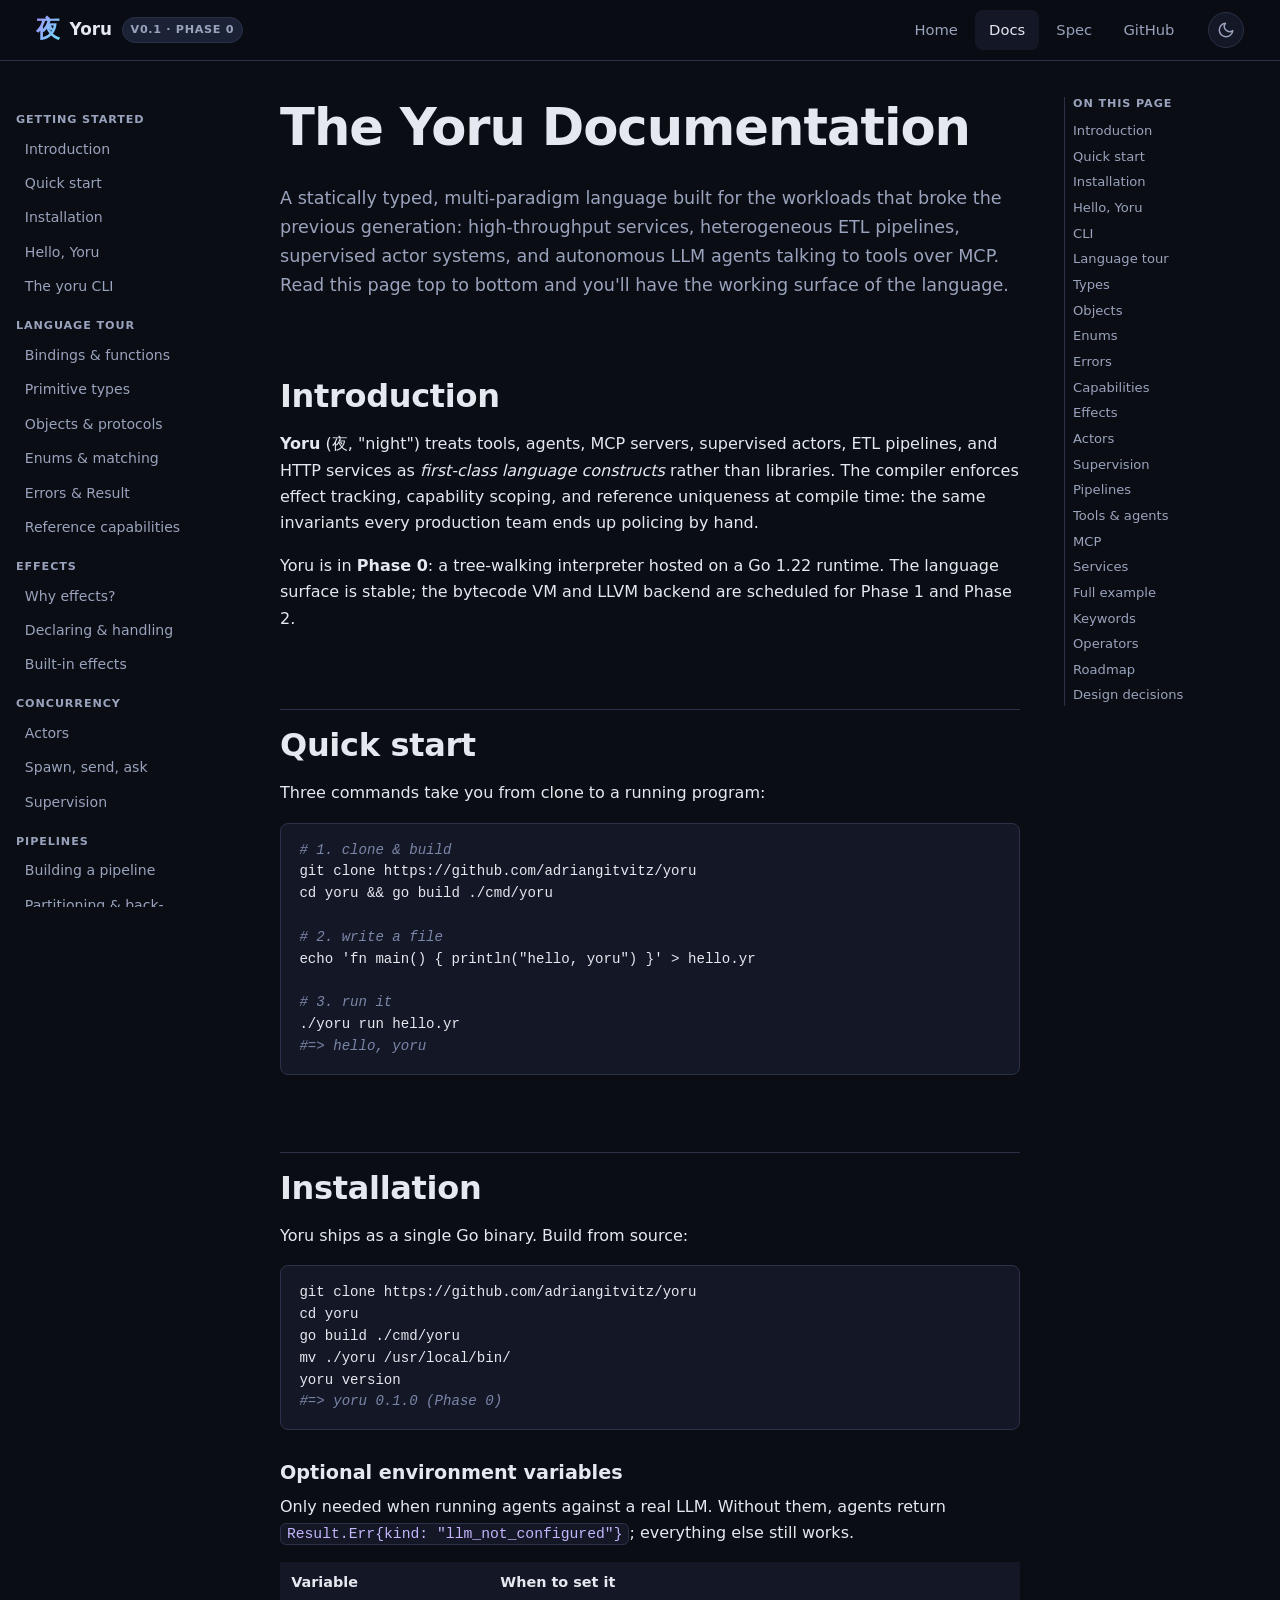
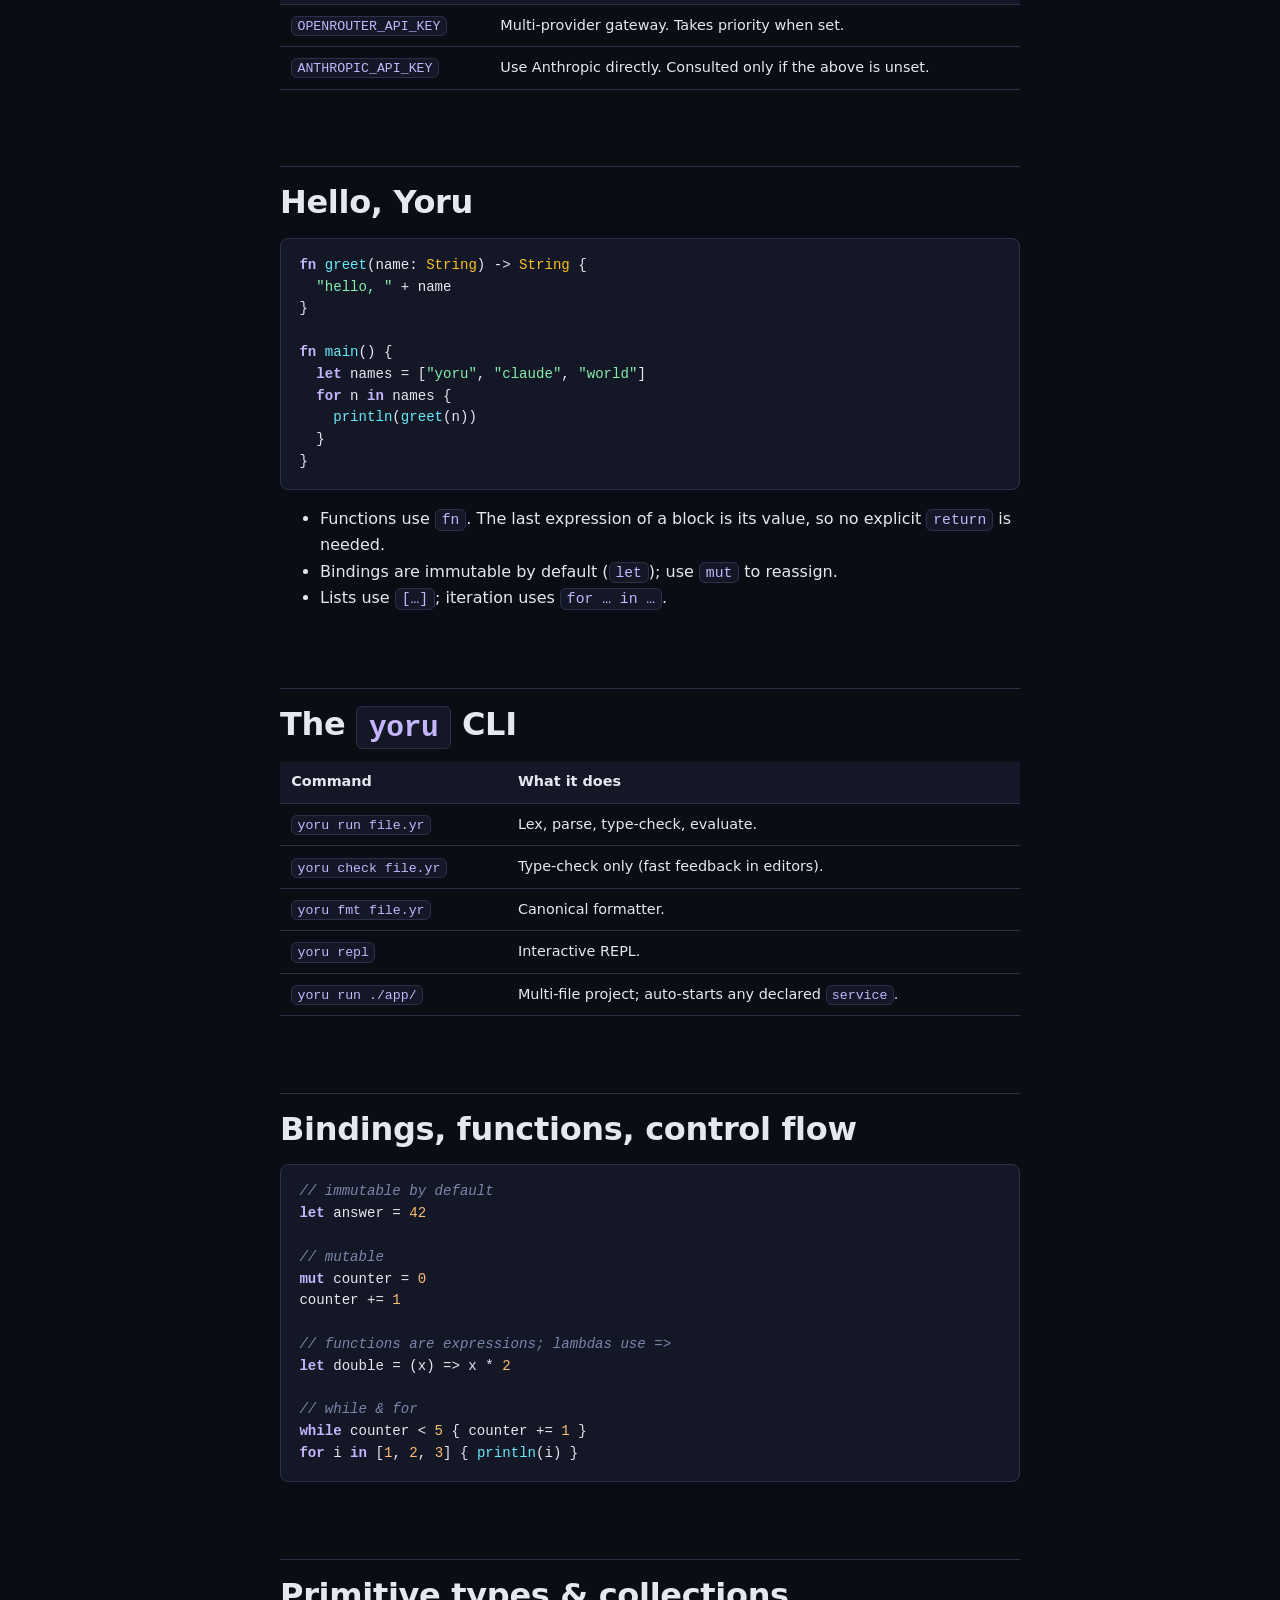
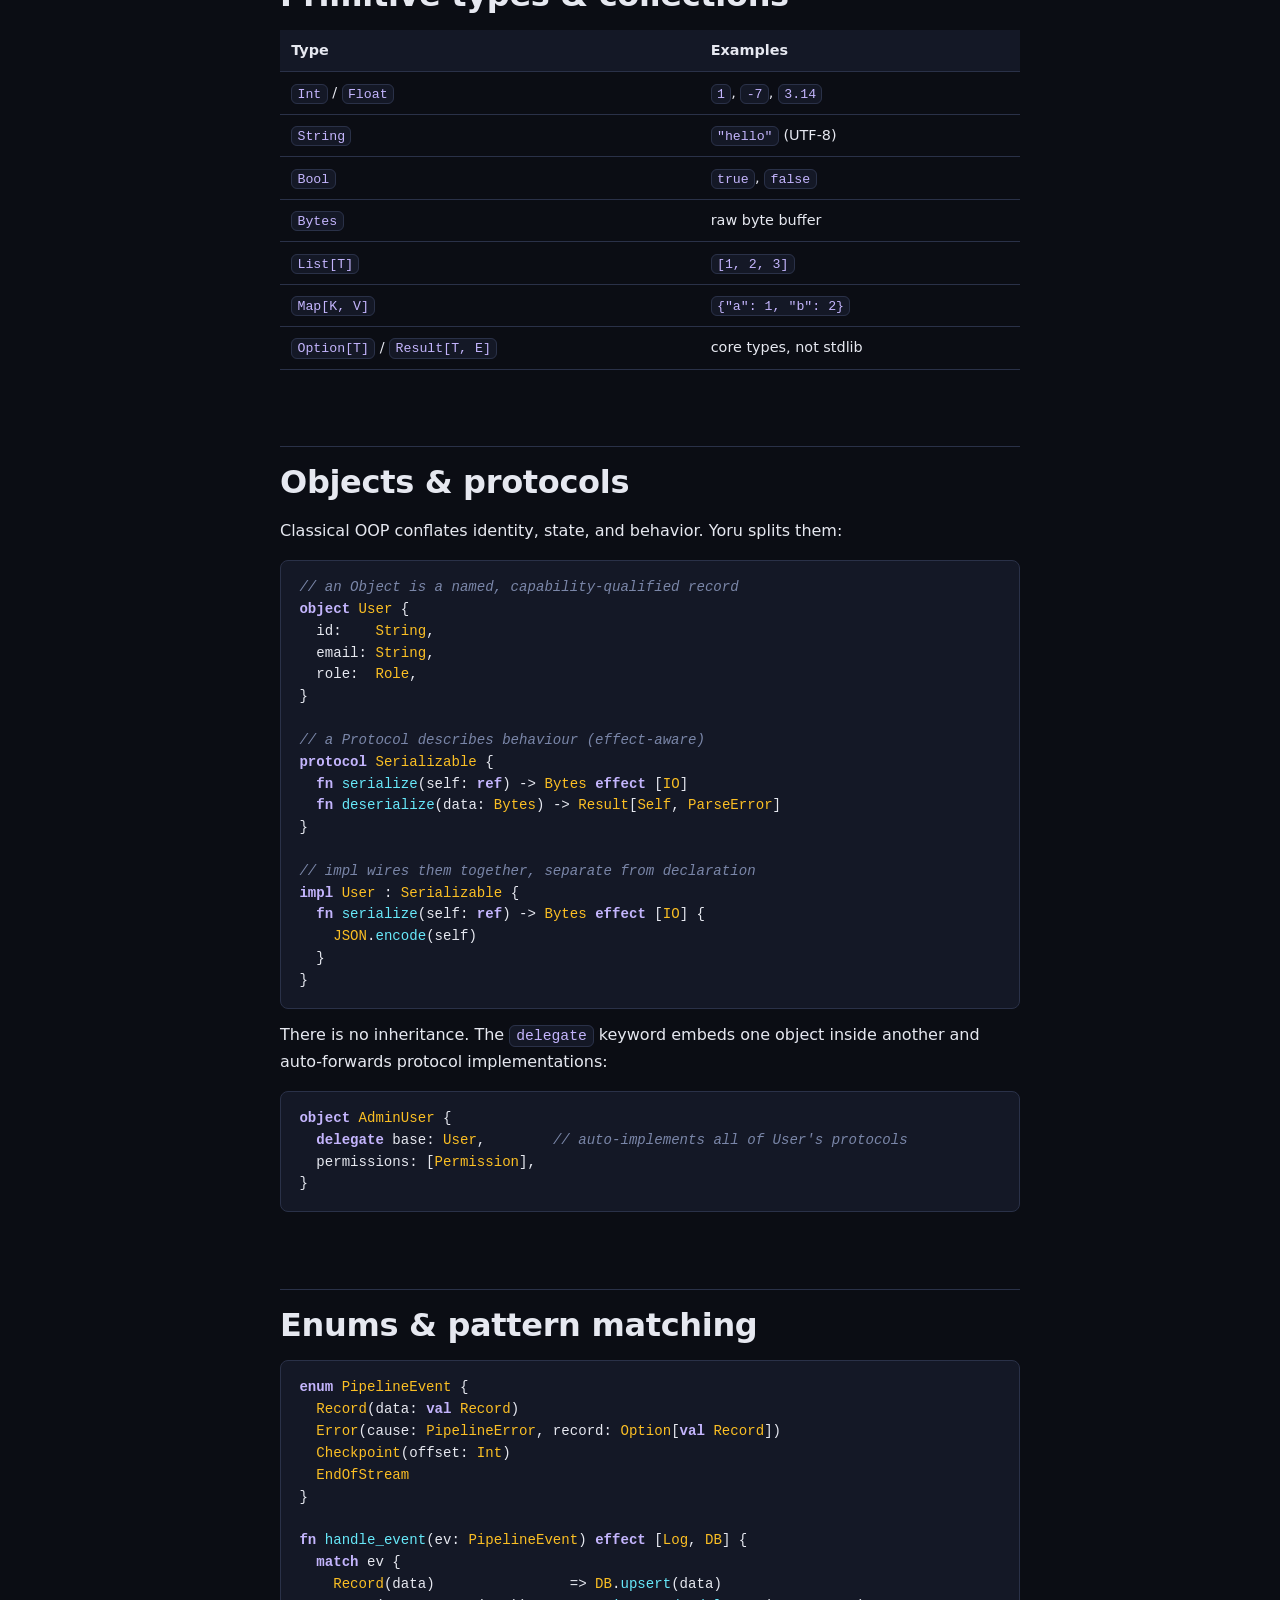
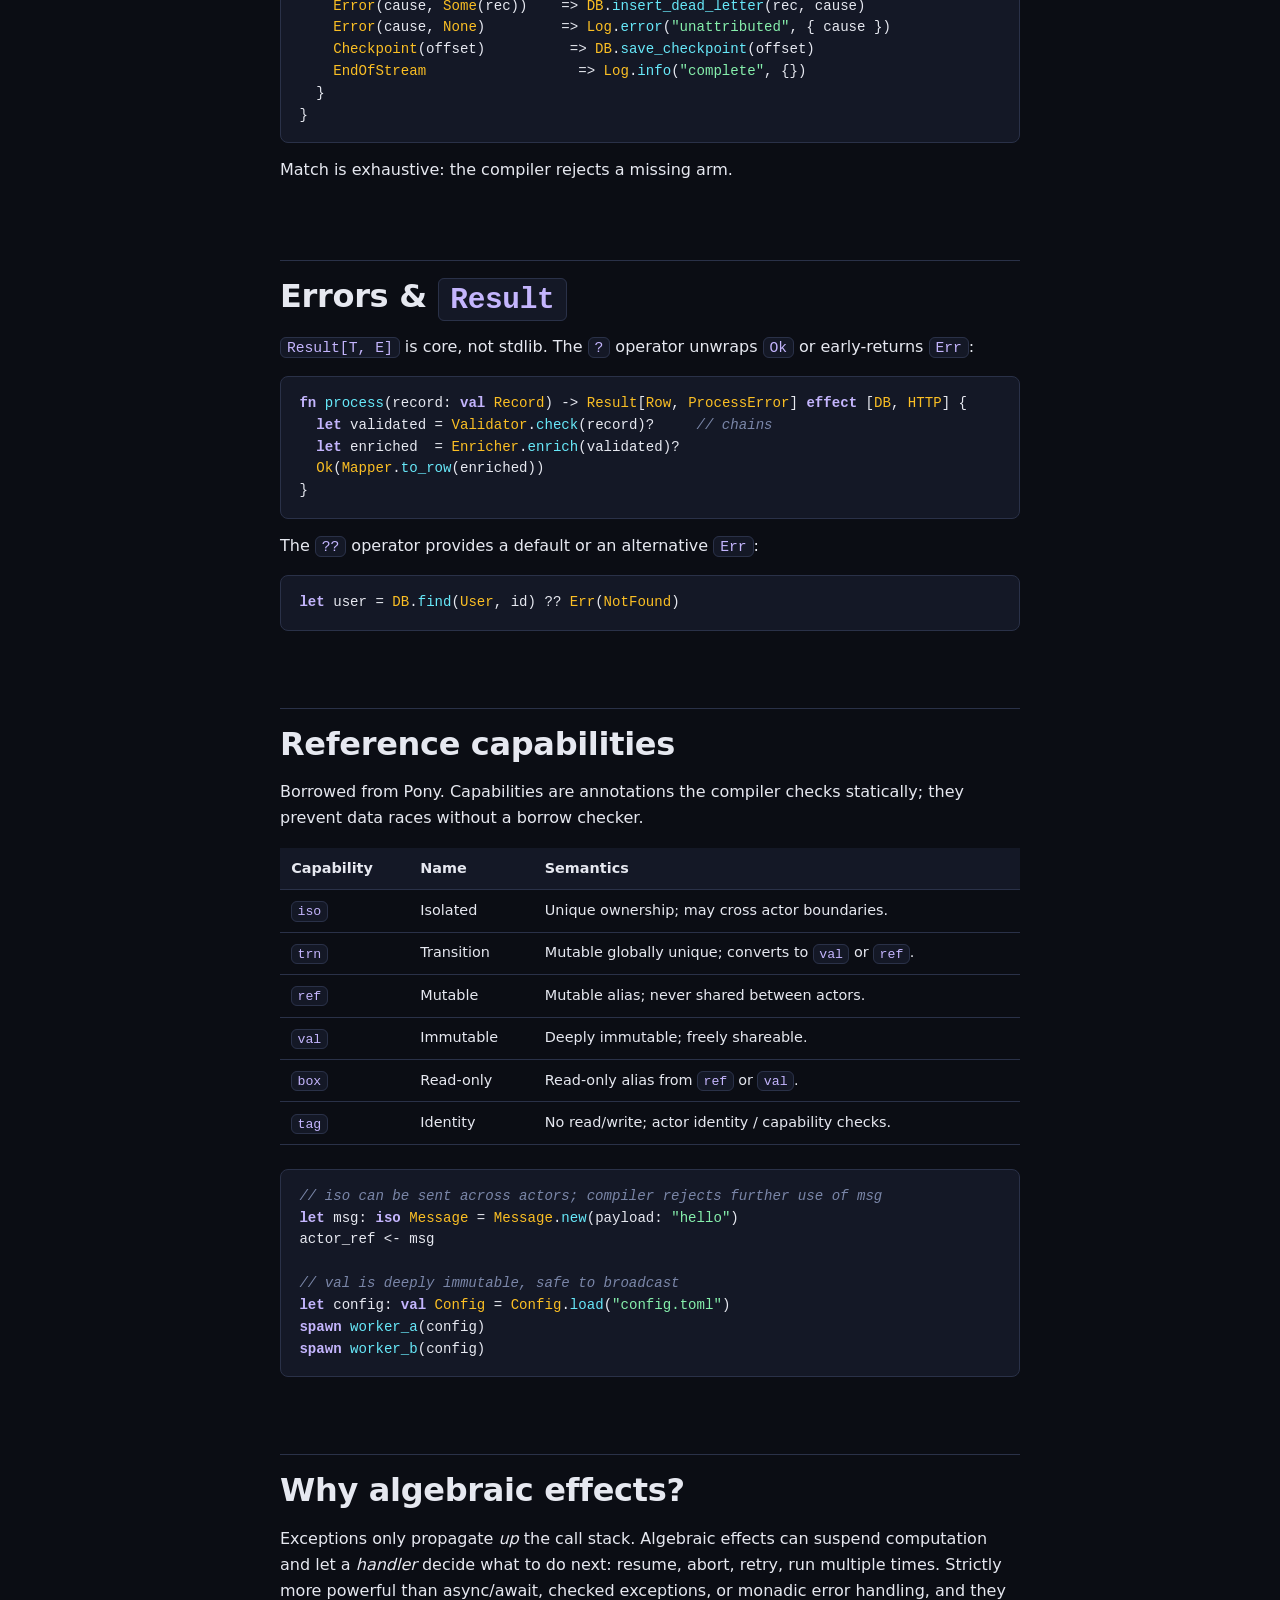
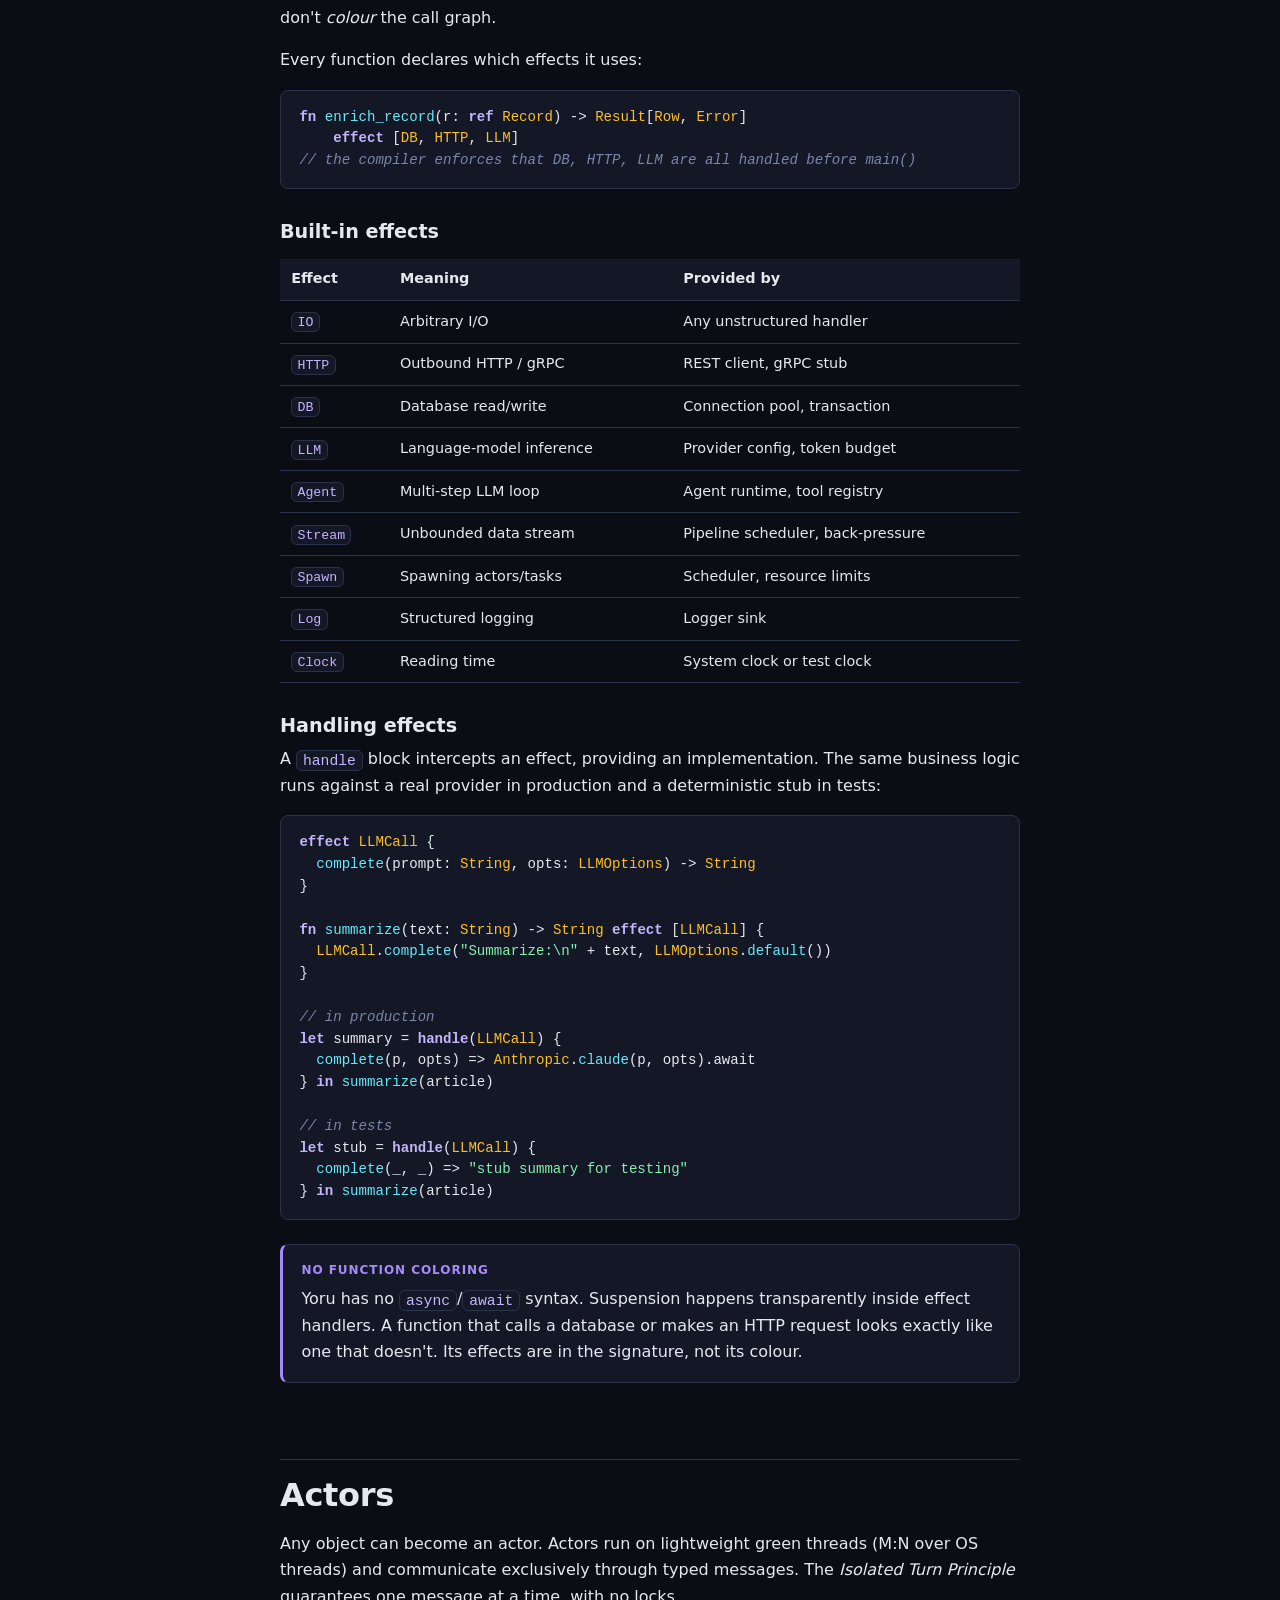
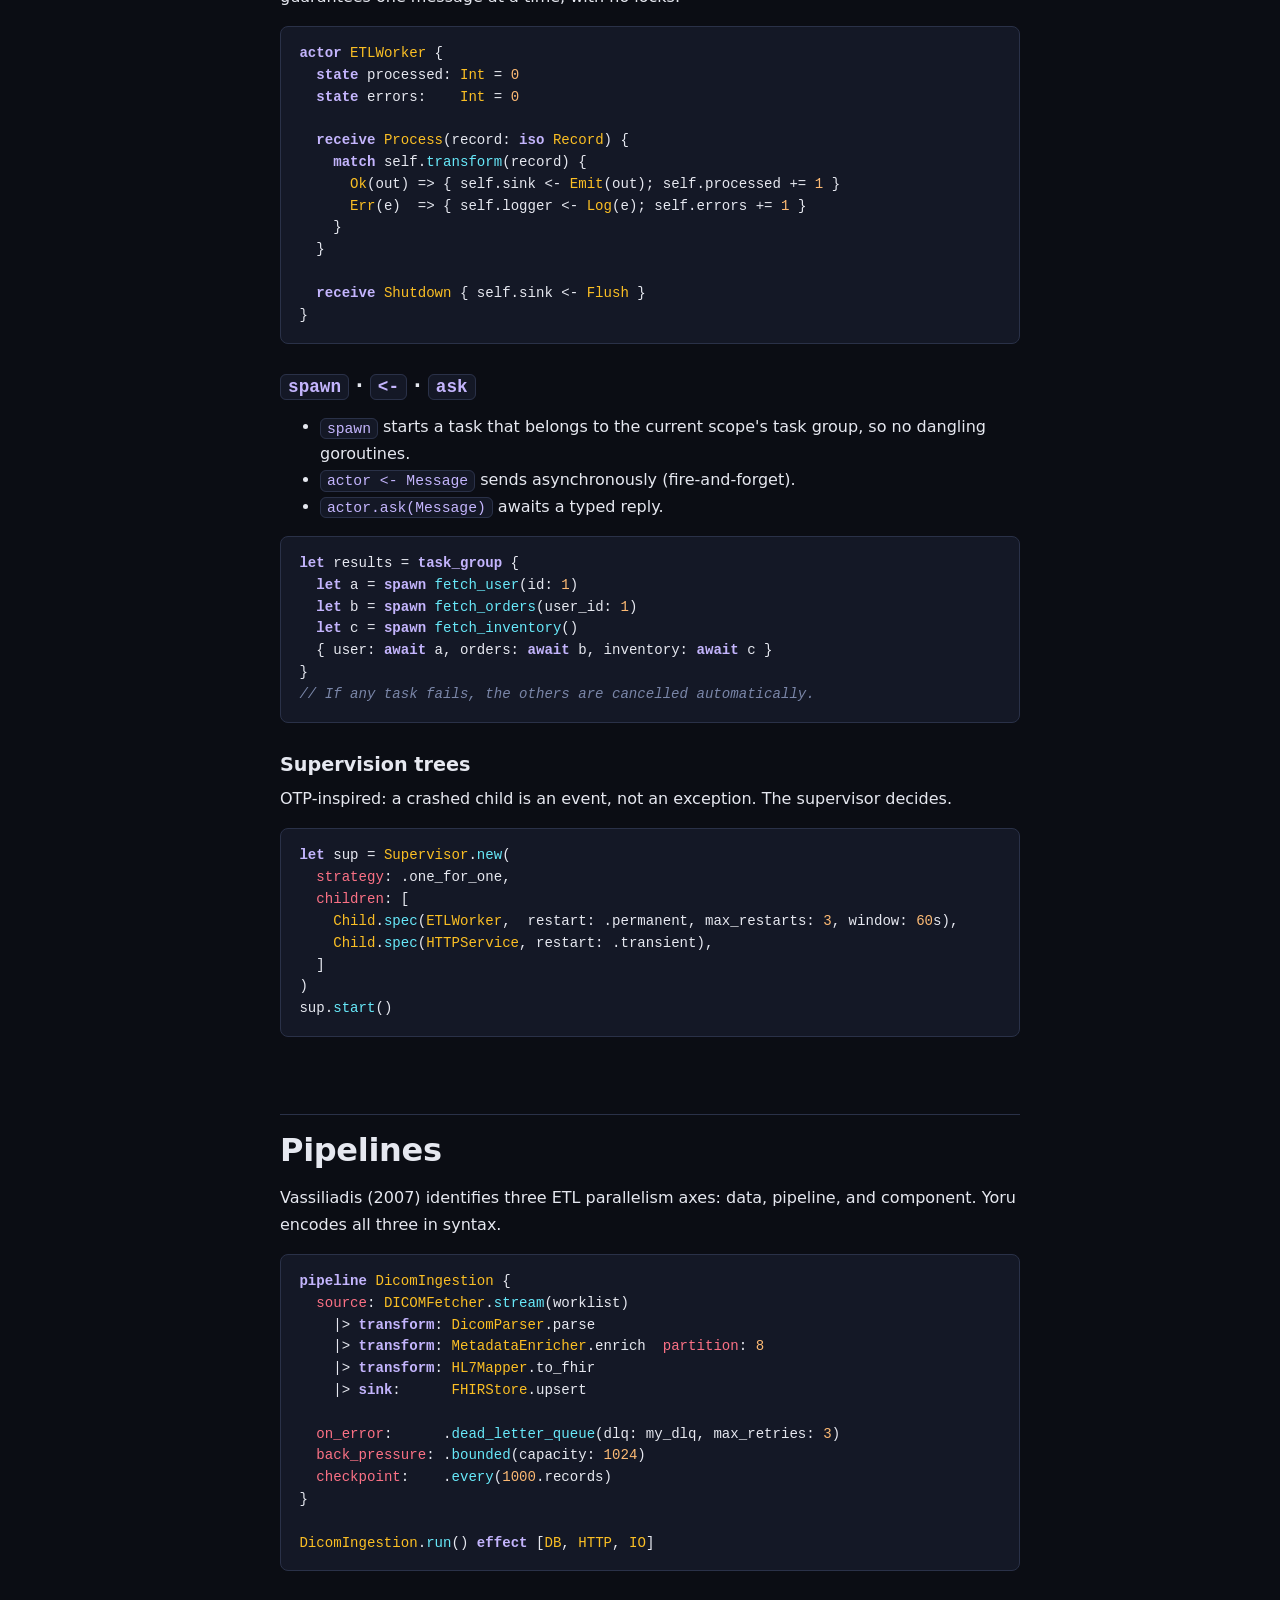
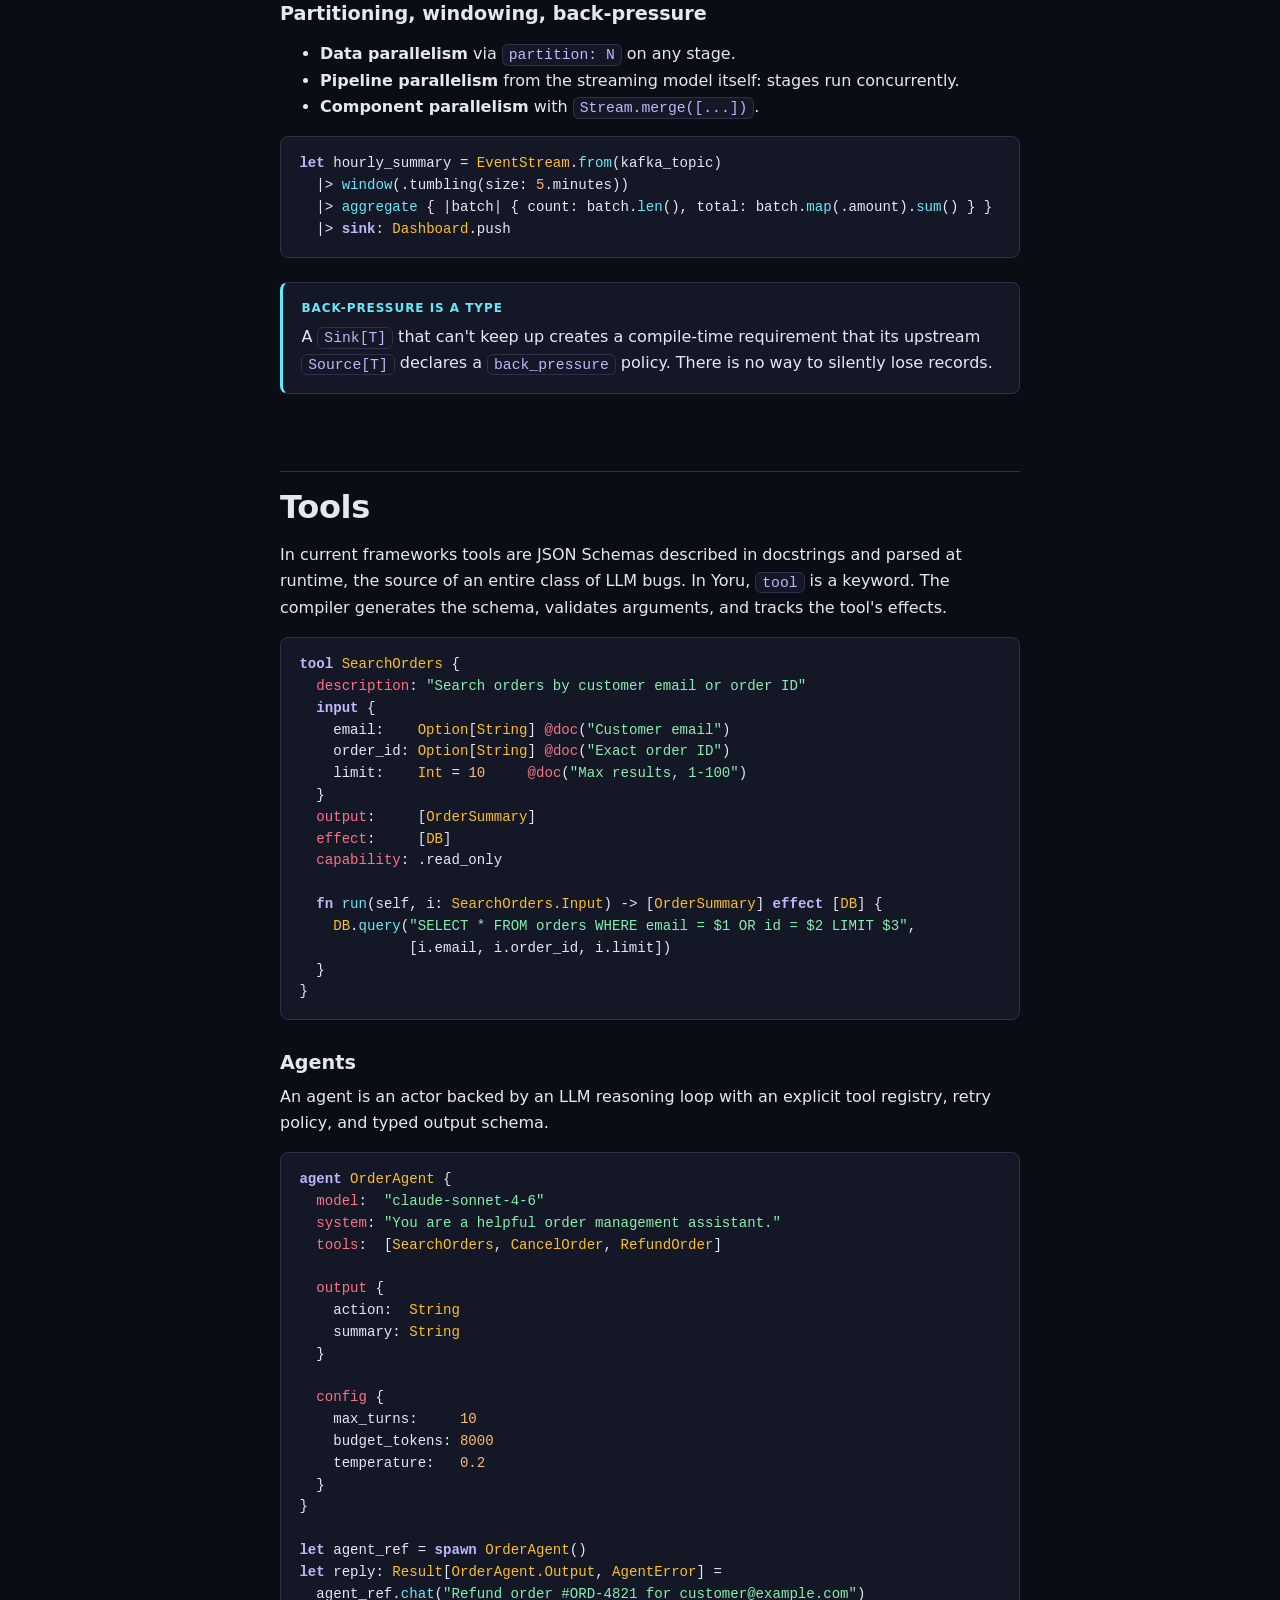
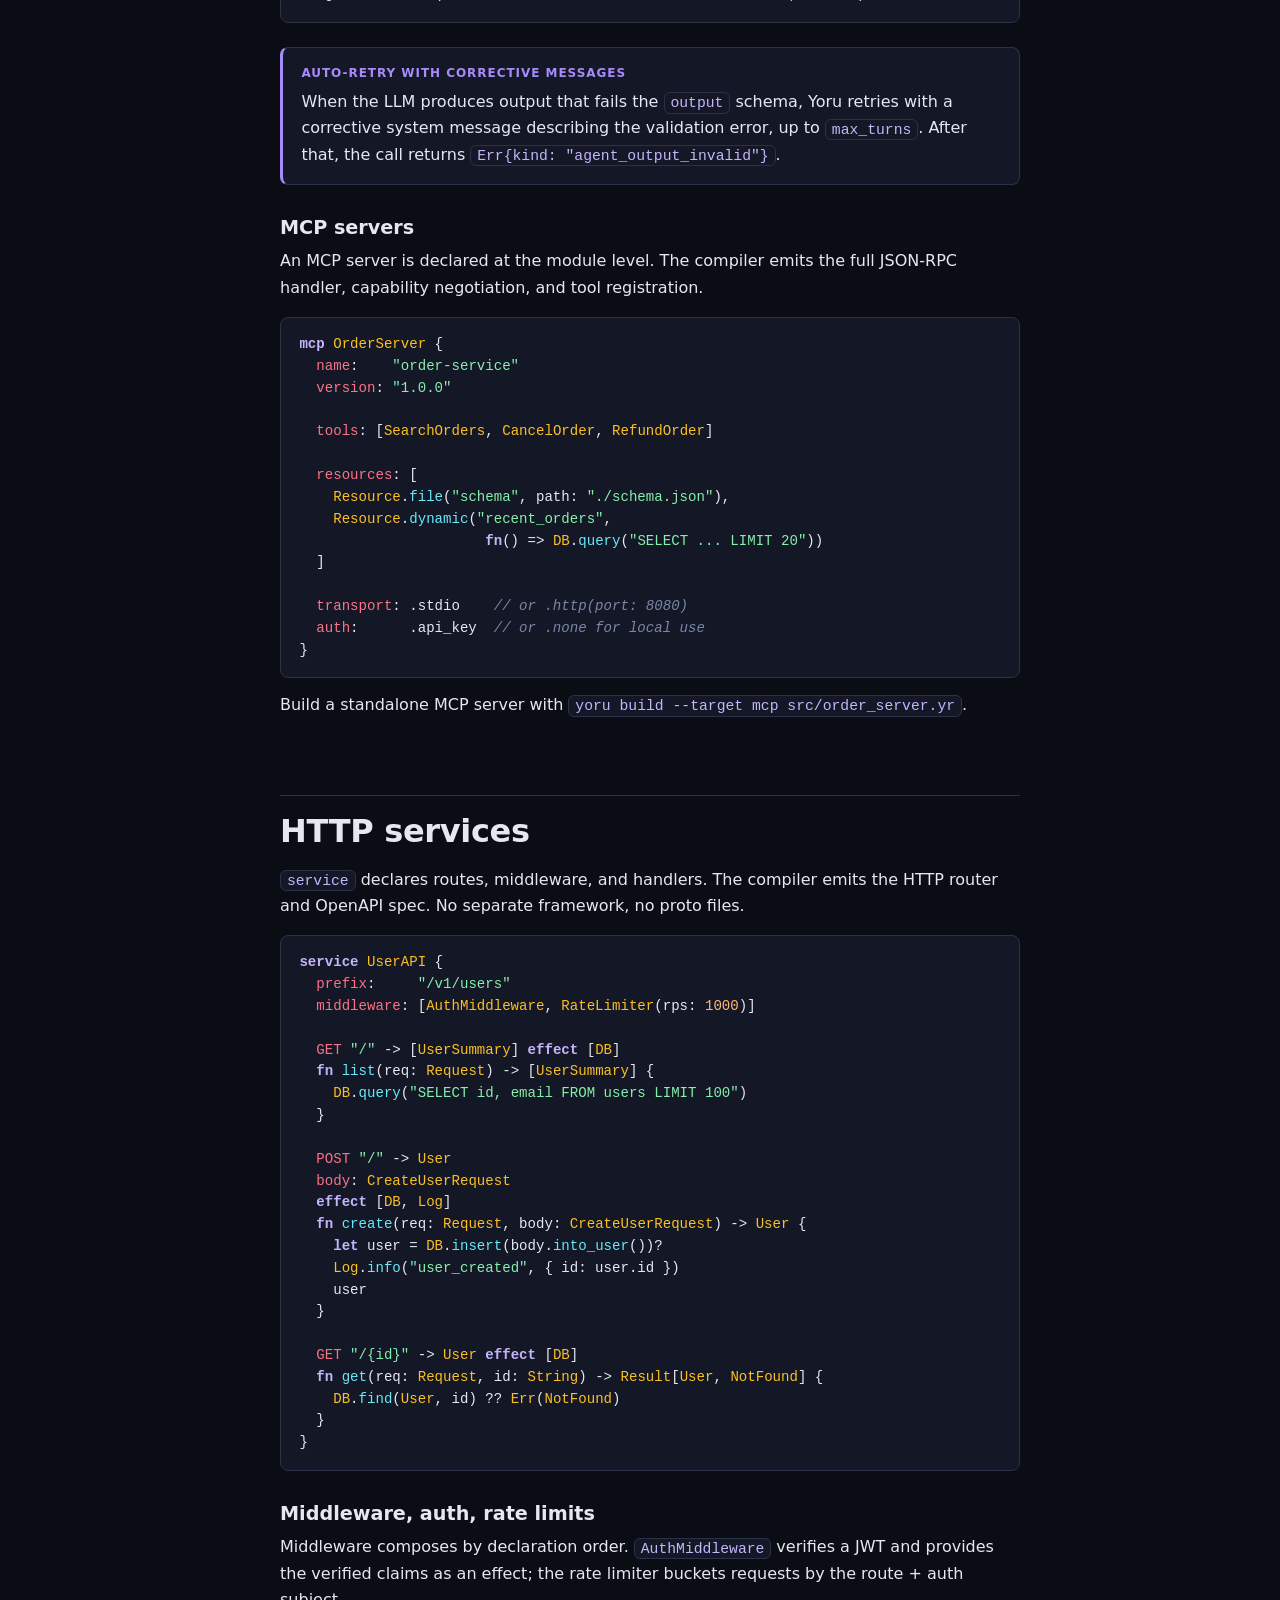
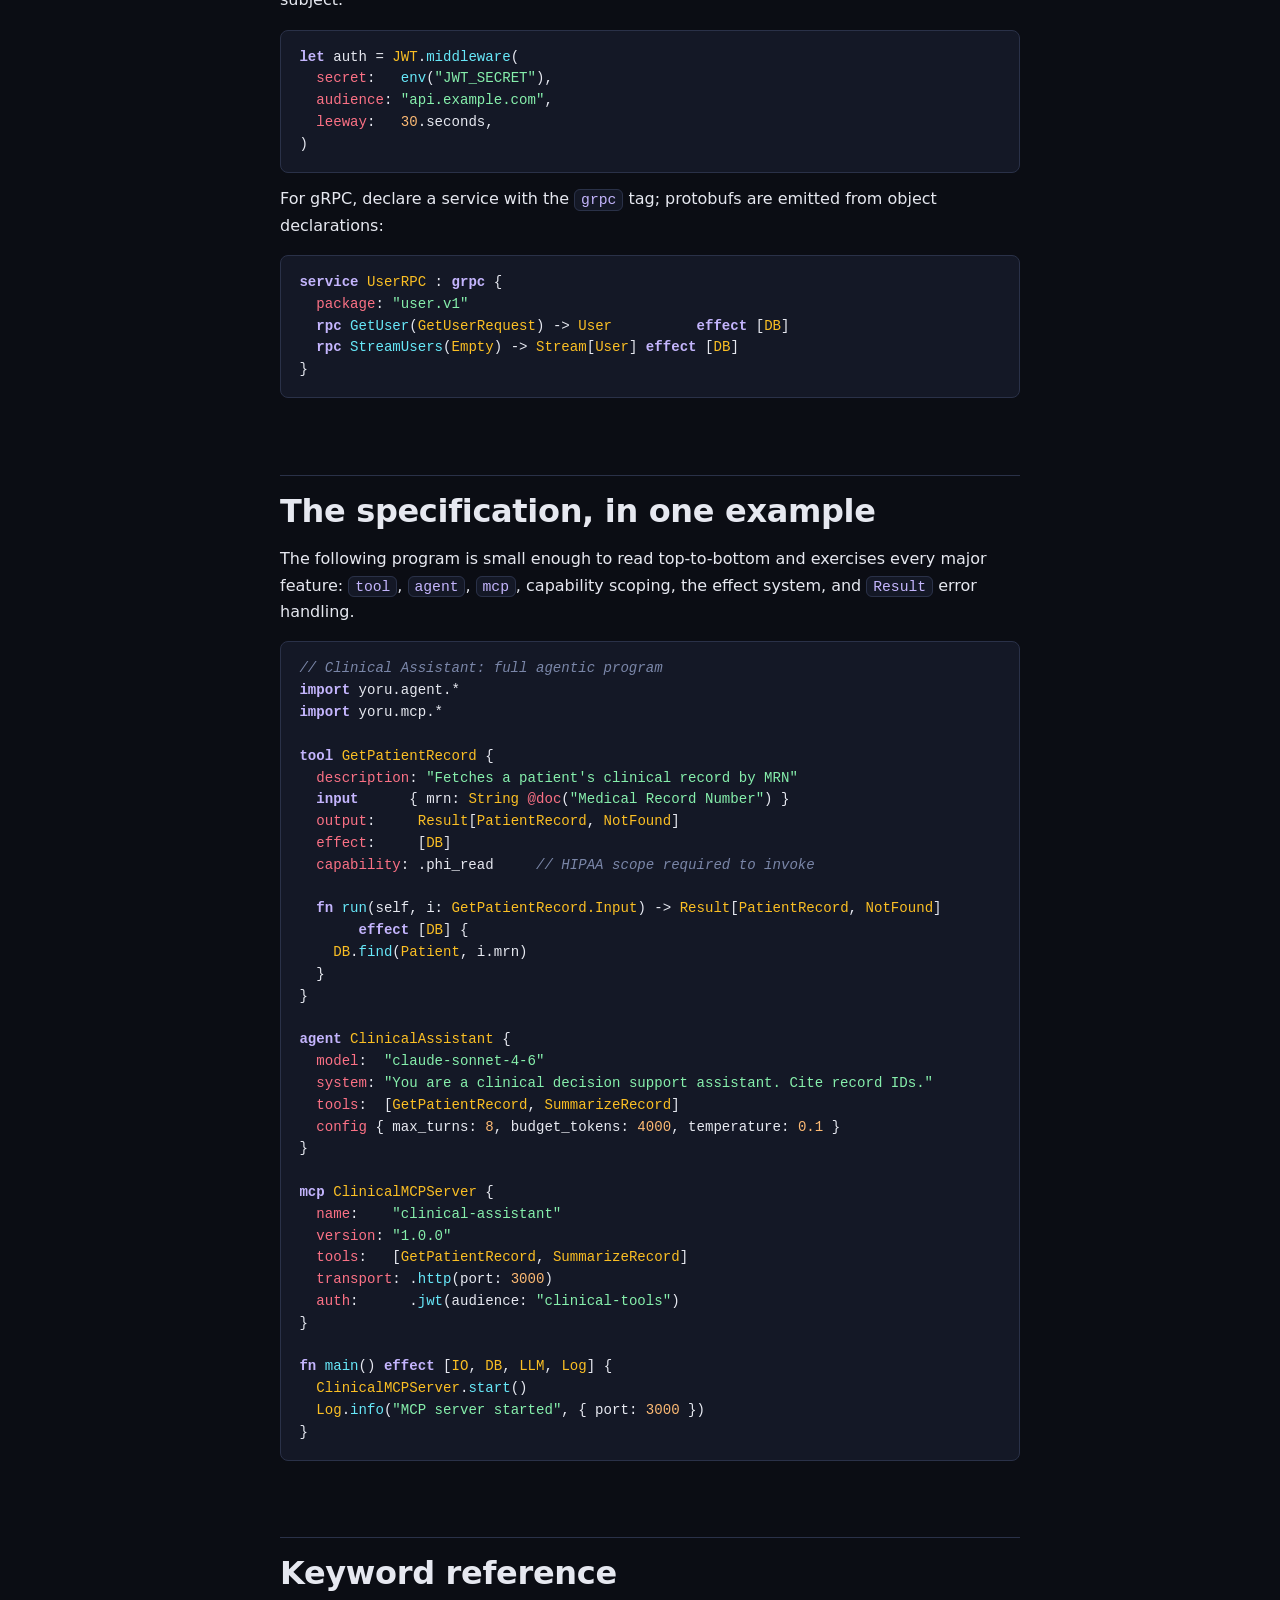
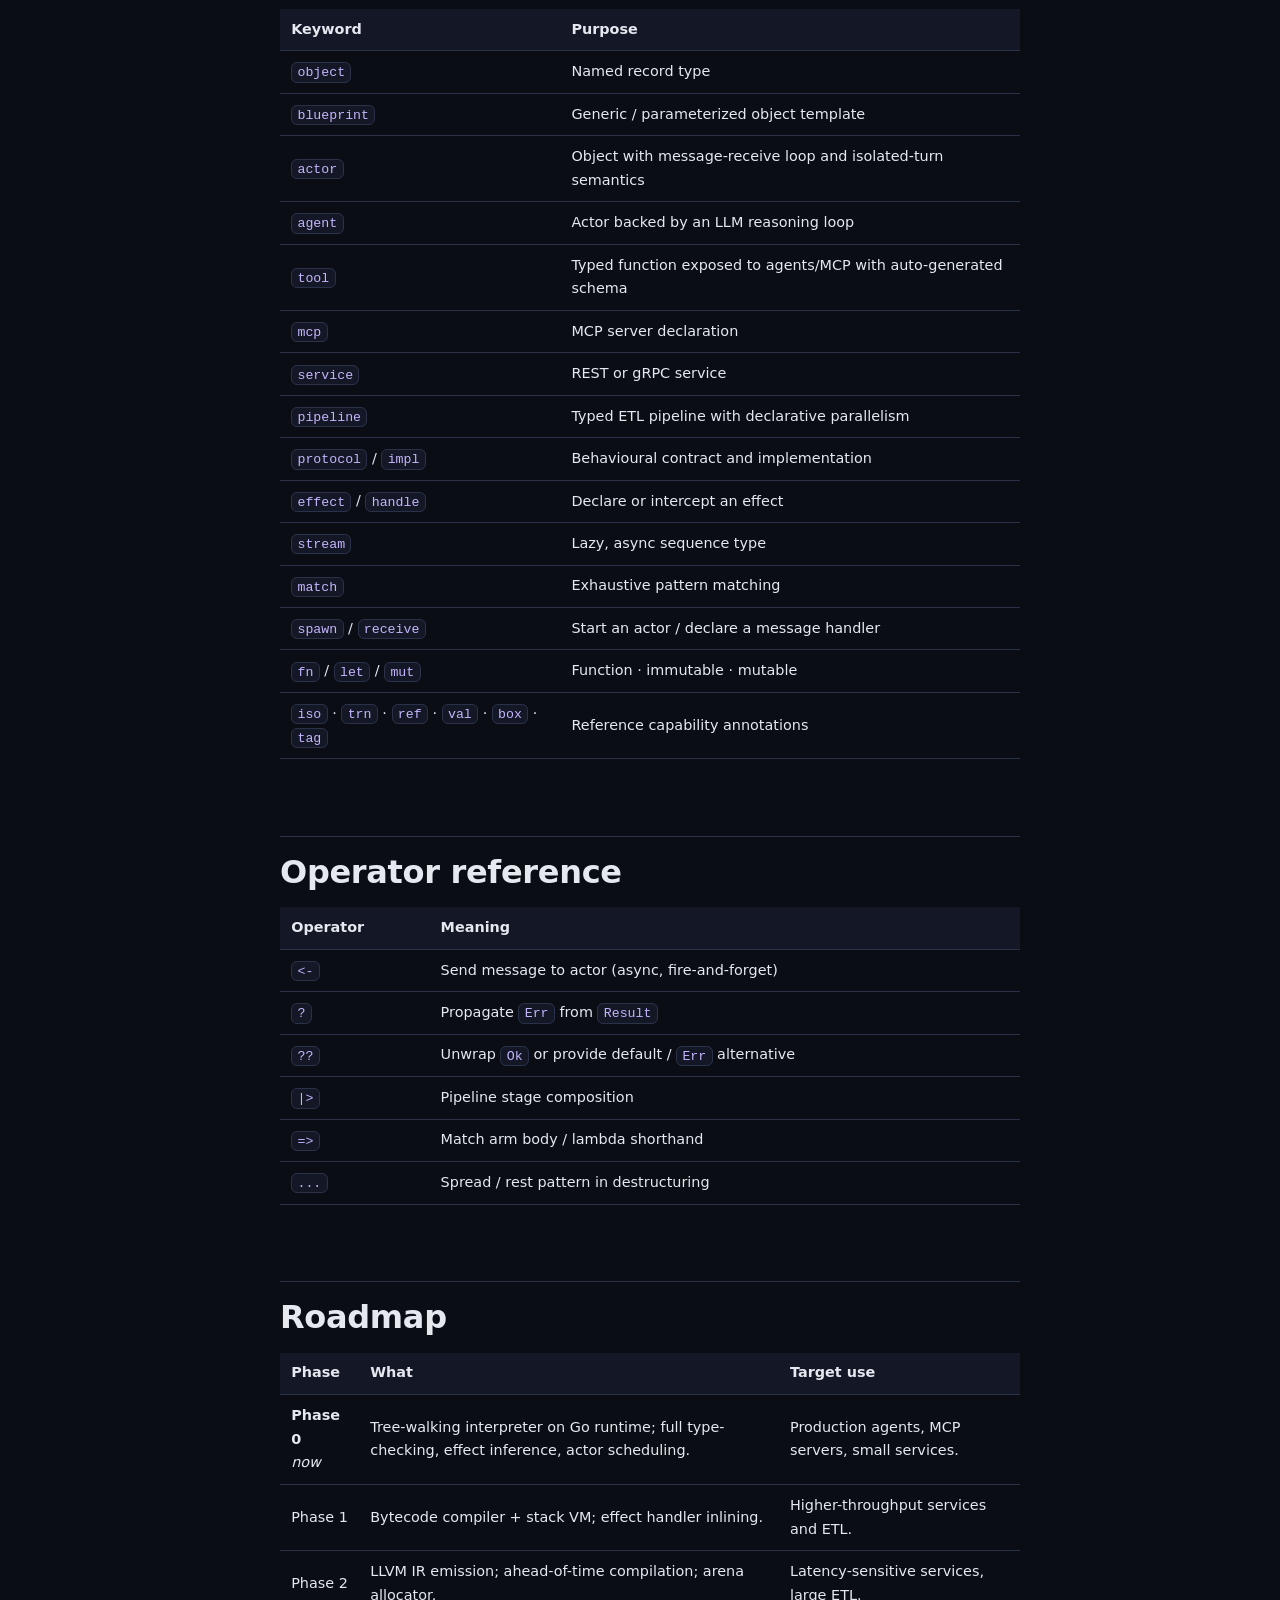
==== docs/index.html @ e189bbf1 "first commit" ====
<!doctype html>
<html lang="en">
<head>
  <meta charset="utf-8">
  <meta name="viewport" content="width=device-width, initial-scale=1">
  <title>Yoru Docs: Language Reference &amp; Tour</title>
  <meta name="description"
        content="The Yoru programming language documentation. Install, tour the syntax, learn effects, actors, pipelines, agents, MCP servers, and HTTP services.">
  <link rel="icon" type="image/svg+xml" href="../assets/img/favicon.svg">
  <link rel="stylesheet" href="../assets/css/style.css">
  <meta name="theme-color" content="#0b0d14">
</head>
<body>

<header class="topbar">
  <div class="container-wide container topbar-inner">
    <a href="../index.html" class="brand">
      <span class="brand-mark">夜</span>
      <span>Yoru</span>
      <span class="brand-tag">v0.1 · Phase 0</span>
    </a>
    <nav class="nav-links" aria-label="Primary">
      <a href="../index.html">Home</a>
      <a href="index.html" class="is-active">Docs</a>
      <a href="index.html#spec">Spec</a>
      <a href="https://github.com/adriangitvitz/yoru" target="_blank" rel="noopener">GitHub</a>
    </nav>
    <button class="theme-toggle" type="button" aria-label="Toggle theme">
      <svg class="icon-dark" viewBox="0 0 24 24" fill="none" stroke="currentColor" stroke-width="2"
           stroke-linecap="round" stroke-linejoin="round"><path d="M21 12.79A9 9 0 1 1 11.21 3 7 7 0 0 0 21 12.79z"/></svg>
      <svg class="icon-light" viewBox="0 0 24 24" fill="none" stroke="currentColor" stroke-width="2"
           stroke-linecap="round" stroke-linejoin="round">
        <circle cx="12" cy="12" r="4"/>
        <path d="M12 2v2M12 20v2M4.93 4.93l1.41 1.41M17.66 17.66l1.41 1.41M2 12h2M20 12h2M4.93 19.07l1.41-1.41M17.66 6.34l1.41-1.41"/>
      </svg>
    </button>
  </div>
</header>

<div class="container container-wide docs-shell">

  <!-- ==================== sidebar nav ==================== -->
  <aside class="toc-sidebar" aria-label="Documentation sections">
    <h4>Getting started</h4>
    <ul>
      <li><a href="#introduction">Introduction</a></li>
      <li><a href="#getting-started">Quick start</a></li>
      <li><a href="#install">Installation</a></li>
      <li><a href="#hello">Hello, Yoru</a></li>
      <li><a href="#cli">The yoru CLI</a></li>
    </ul>

    <h4>Language tour</h4>
    <ul>
      <li><a href="#language-tour">Bindings &amp; functions</a></li>
      <li><a href="#types">Primitive types</a></li>
      <li><a href="#objects">Objects &amp; protocols</a></li>
      <li><a href="#enums">Enums &amp; matching</a></li>
      <li><a href="#errors">Errors &amp; Result</a></li>
      <li><a href="#capabilities">Reference capabilities</a></li>
    </ul>

    <h4>Effects</h4>
    <ul>
      <li><a href="#effects">Why effects?</a></li>
      <li><a href="#effect-handling">Declaring &amp; handling</a></li>
      <li><a href="#effect-builtin">Built-in effects</a></li>
    </ul>

    <h4>Concurrency</h4>
    <ul>
      <li><a href="#concurrency">Actors</a></li>
      <li><a href="#spawn-send">Spawn, send, ask</a></li>
      <li><a href="#supervision">Supervision</a></li>
    </ul>

    <h4>Pipelines</h4>
    <ul>
      <li><a href="#pipelines">Building a pipeline</a></li>
      <li><a href="#partitioning">Partitioning &amp; back-pressure</a></li>
    </ul>

    <h4>Agents &amp; MCP</h4>
    <ul>
      <li><a href="#agents">Tools</a></li>
      <li><a href="#agent-decl">Agents</a></li>
      <li><a href="#mcp">MCP servers</a></li>
    </ul>

    <h4>HTTP services</h4>
    <ul>
      <li><a href="#services">REST handlers</a></li>
      <li><a href="#middleware">Middleware</a></li>
    </ul>

    <h4>Reference</h4>
    <ul>
      <li><a href="#spec">Specification</a></li>
      <li><a href="#keywords">Keyword reference</a></li>
      <li><a href="#operators">Operator reference</a></li>
      <li><a href="#roadmap">Roadmap</a></li>
      <li><a href="#design-decisions">Design decisions</a></li>
    </ul>
  </aside>

  <!-- ==================== content ==================== -->
  <main class="docs-content">

    <h1>The Yoru Documentation</h1>
    <p class="lead">
      A statically typed, multi-paradigm language built for the workloads
      that broke the previous generation: high-throughput services,
      heterogeneous ETL pipelines, supervised actor systems, and autonomous
      LLM agents talking to tools over MCP. Read this page top to bottom and
      you'll have the working surface of the language.
    </p>

    <!-- =================================================================== -->
    <h2 id="introduction">Introduction</h2>
    <p>
      <strong>Yoru</strong> (夜, "night") treats tools, agents, MCP servers,
      supervised actors, ETL pipelines, and HTTP services as
      <em>first-class language constructs</em> rather than libraries. The
      compiler enforces effect tracking, capability scoping, and reference
      uniqueness at compile time: the same invariants every production team
      ends up policing by hand.
    </p>
    <p>
      Yoru is in <strong>Phase 0</strong>: a tree-walking interpreter hosted
      on a Go 1.22 runtime. The language surface is stable; the bytecode VM
      and LLVM backend are scheduled for Phase 1 and Phase 2.
    </p>

    <!-- =================================================================== -->
    <h2 id="getting-started">Quick start</h2>
    <p>Three commands take you from clone to a running program:</p>
<pre><code><span class="tok-co"># 1. clone &amp; build</span>
git clone https://github.com/adriangitvitz/yoru
cd yoru &amp;&amp; go build ./cmd/yoru

<span class="tok-co"># 2. write a file</span>
echo 'fn main() { println("hello, yoru") }' &gt; hello.yr

<span class="tok-co"># 3. run it</span>
./yoru run hello.yr
<span class="tok-co">#=> hello, yoru</span></code></pre>

    <!-- =================================================================== -->
    <h2 id="install">Installation</h2>
    <p>Yoru ships as a single Go binary. Build from source:</p>
<pre><code>git clone https://github.com/adriangitvitz/yoru
cd yoru
go build ./cmd/yoru
mv ./yoru /usr/local/bin/
yoru version
<span class="tok-co">#=> yoru 0.1.0 (Phase 0)</span></code></pre>

    <h3>Optional environment variables</h3>
    <p>
      Only needed when running agents against a real LLM. Without them,
      agents return <code>Result.Err{kind: "llm_not_configured"}</code>;
      everything else still works.
    </p>
    <table>
      <thead><tr><th>Variable</th><th>When to set it</th></tr></thead>
      <tbody>
        <tr><td><code>OPENROUTER_API_KEY</code></td><td>Multi-provider gateway. Takes priority when set.</td></tr>
        <tr><td><code>ANTHROPIC_API_KEY</code></td><td>Use Anthropic directly. Consulted only if the above is unset.</td></tr>
      </tbody>
    </table>

    <!-- =================================================================== -->
    <h2 id="hello">Hello, Yoru</h2>
<pre><code><span class="tok-kw">fn</span> <span class="tok-fn">greet</span>(name: <span class="tok-type">String</span>) -&gt; <span class="tok-type">String</span> {
  <span class="tok-str">"hello, "</span> + name
}

<span class="tok-kw">fn</span> <span class="tok-fn">main</span>() {
  <span class="tok-kw">let</span> names = [<span class="tok-str">"yoru"</span>, <span class="tok-str">"claude"</span>, <span class="tok-str">"world"</span>]
  <span class="tok-kw">for</span> n <span class="tok-kw">in</span> names {
    <span class="tok-fn">println</span>(<span class="tok-fn">greet</span>(n))
  }
}</code></pre>
    <ul>
      <li>Functions use <code>fn</code>. The last expression of a block is its value, so no explicit <code>return</code> is needed.</li>
      <li>Bindings are immutable by default (<code>let</code>); use <code>mut</code> to reassign.</li>
      <li>Lists use <code>[…]</code>; iteration uses <code>for … in …</code>.</li>
    </ul>

    <!-- =================================================================== -->
    <h2 id="cli">The <code>yoru</code> CLI</h2>
    <table>
      <thead><tr><th>Command</th><th>What it does</th></tr></thead>
      <tbody>
        <tr><td><code>yoru run file.yr</code></td><td>Lex, parse, type-check, evaluate.</td></tr>
        <tr><td><code>yoru check file.yr</code></td><td>Type-check only (fast feedback in editors).</td></tr>
        <tr><td><code>yoru fmt file.yr</code></td><td>Canonical formatter.</td></tr>
        <tr><td><code>yoru repl</code></td><td>Interactive REPL.</td></tr>
        <tr><td><code>yoru run ./app/</code></td><td>Multi-file project; auto-starts any declared <code>service</code>.</td></tr>
      </tbody>
    </table>

    <!-- =================================================================== -->
    <h2 id="language-tour">Bindings, functions, control flow</h2>
<pre><code><span class="tok-co">// immutable by default</span>
<span class="tok-kw">let</span> answer = <span class="tok-num">42</span>

<span class="tok-co">// mutable</span>
<span class="tok-kw">mut</span> counter = <span class="tok-num">0</span>
counter += <span class="tok-num">1</span>

<span class="tok-co">// functions are expressions; lambdas use =&gt;</span>
<span class="tok-kw">let</span> double = (x) =&gt; x * <span class="tok-num">2</span>

<span class="tok-co">// while &amp; for</span>
<span class="tok-kw">while</span> counter &lt; <span class="tok-num">5</span> { counter += <span class="tok-num">1</span> }
<span class="tok-kw">for</span> i <span class="tok-kw">in</span> [<span class="tok-num">1</span>, <span class="tok-num">2</span>, <span class="tok-num">3</span>] { <span class="tok-fn">println</span>(i) }</code></pre>

    <!-- =================================================================== -->
    <h2 id="types">Primitive types &amp; collections</h2>
    <table>
      <thead><tr><th>Type</th><th>Examples</th></tr></thead>
      <tbody>
        <tr><td><code>Int</code> / <code>Float</code></td><td><code>1</code>, <code>-7</code>, <code>3.14</code></td></tr>
        <tr><td><code>String</code></td><td><code>"hello"</code> (UTF-8)</td></tr>
        <tr><td><code>Bool</code></td><td><code>true</code>, <code>false</code></td></tr>
        <tr><td><code>Bytes</code></td><td>raw byte buffer</td></tr>
        <tr><td><code>List[T]</code></td><td><code>[1, 2, 3]</code></td></tr>
        <tr><td><code>Map[K, V]</code></td><td><code>{"a": 1, "b": 2}</code></td></tr>
        <tr><td><code>Option[T]</code> / <code>Result[T, E]</code></td><td>core types, not stdlib</td></tr>
      </tbody>
    </table>

    <!-- =================================================================== -->
    <h2 id="objects">Objects &amp; protocols</h2>
    <p>Classical OOP conflates identity, state, and behavior. Yoru splits them:</p>
<pre><code><span class="tok-co">// an Object is a named, capability-qualified record</span>
<span class="tok-kw">object</span> <span class="tok-type">User</span> {
  id:    <span class="tok-type">String</span>,
  email: <span class="tok-type">String</span>,
  role:  <span class="tok-type">Role</span>,
}

<span class="tok-co">// a Protocol describes behaviour (effect-aware)</span>
<span class="tok-kw">protocol</span> <span class="tok-type">Serializable</span> {
  <span class="tok-kw">fn</span> <span class="tok-fn">serialize</span>(self: <span class="tok-kw">ref</span>) -&gt; <span class="tok-type">Bytes</span> <span class="tok-kw">effect</span> [<span class="tok-type">IO</span>]
  <span class="tok-kw">fn</span> <span class="tok-fn">deserialize</span>(data: <span class="tok-type">Bytes</span>) -&gt; <span class="tok-type">Result</span>[<span class="tok-type">Self</span>, <span class="tok-type">ParseError</span>]
}

<span class="tok-co">// impl wires them together, separate from declaration</span>
<span class="tok-kw">impl</span> <span class="tok-type">User</span> : <span class="tok-type">Serializable</span> {
  <span class="tok-kw">fn</span> <span class="tok-fn">serialize</span>(self: <span class="tok-kw">ref</span>) -&gt; <span class="tok-type">Bytes</span> <span class="tok-kw">effect</span> [<span class="tok-type">IO</span>] {
    <span class="tok-type">JSON</span>.<span class="tok-fn">encode</span>(self)
  }
}</code></pre>
    <p>
      There is no inheritance. The <code>delegate</code> keyword embeds one
      object inside another and auto-forwards protocol implementations:
    </p>
<pre><code><span class="tok-kw">object</span> <span class="tok-type">AdminUser</span> {
  <span class="tok-kw">delegate</span> base: <span class="tok-type">User</span>,        <span class="tok-co">// auto-implements all of User's protocols</span>
  permissions: [<span class="tok-type">Permission</span>],
}</code></pre>

    <!-- =================================================================== -->
    <h2 id="enums">Enums &amp; pattern matching</h2>
<pre><code><span class="tok-kw">enum</span> <span class="tok-type">PipelineEvent</span> {
  <span class="tok-type">Record</span>(data: <span class="tok-kw">val</span> <span class="tok-type">Record</span>)
  <span class="tok-type">Error</span>(cause: <span class="tok-type">PipelineError</span>, record: <span class="tok-type">Option</span>[<span class="tok-kw">val</span> <span class="tok-type">Record</span>])
  <span class="tok-type">Checkpoint</span>(offset: <span class="tok-type">Int</span>)
  <span class="tok-type">EndOfStream</span>
}

<span class="tok-kw">fn</span> <span class="tok-fn">handle_event</span>(ev: <span class="tok-type">PipelineEvent</span>) <span class="tok-kw">effect</span> [<span class="tok-type">Log</span>, <span class="tok-type">DB</span>] {
  <span class="tok-kw">match</span> ev {
    <span class="tok-type">Record</span>(data)                =&gt; <span class="tok-type">DB</span>.<span class="tok-fn">upsert</span>(data)
    <span class="tok-type">Error</span>(cause, <span class="tok-type">Some</span>(rec))    =&gt; <span class="tok-type">DB</span>.<span class="tok-fn">insert_dead_letter</span>(rec, cause)
    <span class="tok-type">Error</span>(cause, <span class="tok-type">None</span>)         =&gt; <span class="tok-type">Log</span>.<span class="tok-fn">error</span>(<span class="tok-str">"unattributed"</span>, { cause })
    <span class="tok-type">Checkpoint</span>(offset)          =&gt; <span class="tok-type">DB</span>.<span class="tok-fn">save_checkpoint</span>(offset)
    <span class="tok-type">EndOfStream</span>                  =&gt; <span class="tok-type">Log</span>.<span class="tok-fn">info</span>(<span class="tok-str">"complete"</span>, {})
  }
}</code></pre>
    <p>Match is exhaustive: the compiler rejects a missing arm.</p>

    <!-- =================================================================== -->
    <h2 id="errors">Errors &amp; <code>Result</code></h2>
    <p>
      <code>Result[T, E]</code> is core, not stdlib. The <code>?</code>
      operator unwraps <code>Ok</code> or early-returns <code>Err</code>:
    </p>
<pre><code><span class="tok-kw">fn</span> <span class="tok-fn">process</span>(record: <span class="tok-kw">val</span> <span class="tok-type">Record</span>) -&gt; <span class="tok-type">Result</span>[<span class="tok-type">Row</span>, <span class="tok-type">ProcessError</span>] <span class="tok-kw">effect</span> [<span class="tok-type">DB</span>, <span class="tok-type">HTTP</span>] {
  <span class="tok-kw">let</span> validated = <span class="tok-type">Validator</span>.<span class="tok-fn">check</span>(record)?     <span class="tok-co">// chains</span>
  <span class="tok-kw">let</span> enriched  = <span class="tok-type">Enricher</span>.<span class="tok-fn">enrich</span>(validated)?
  <span class="tok-type">Ok</span>(<span class="tok-type">Mapper</span>.<span class="tok-fn">to_row</span>(enriched))
}</code></pre>
    <p>The <code>??</code> operator provides a default or an alternative <code>Err</code>:</p>
<pre><code><span class="tok-kw">let</span> user = <span class="tok-type">DB</span>.<span class="tok-fn">find</span>(<span class="tok-type">User</span>, id) ?? <span class="tok-type">Err</span>(<span class="tok-type">NotFound</span>)</code></pre>

    <!-- =================================================================== -->
    <h2 id="capabilities">Reference capabilities</h2>
    <p>
      Borrowed from Pony. Capabilities are annotations the compiler checks
      statically; they prevent data races without a borrow checker.
    </p>
    <table>
      <thead><tr><th>Capability</th><th>Name</th><th>Semantics</th></tr></thead>
      <tbody>
        <tr><td><code>iso</code></td><td>Isolated</td><td>Unique ownership; may cross actor boundaries.</td></tr>
        <tr><td><code>trn</code></td><td>Transition</td><td>Mutable globally unique; converts to <code>val</code> or <code>ref</code>.</td></tr>
        <tr><td><code>ref</code></td><td>Mutable</td><td>Mutable alias; never shared between actors.</td></tr>
        <tr><td><code>val</code></td><td>Immutable</td><td>Deeply immutable; freely shareable.</td></tr>
        <tr><td><code>box</code></td><td>Read-only</td><td>Read-only alias from <code>ref</code> or <code>val</code>.</td></tr>
        <tr><td><code>tag</code></td><td>Identity</td><td>No read/write; actor identity / capability checks.</td></tr>
      </tbody>
    </table>
<pre><code><span class="tok-co">// iso can be sent across actors; compiler rejects further use of msg</span>
<span class="tok-kw">let</span> msg: <span class="tok-kw">iso</span> <span class="tok-type">Message</span> = <span class="tok-type">Message</span>.<span class="tok-fn">new</span>(payload: <span class="tok-str">"hello"</span>)
actor_ref &lt;- msg

<span class="tok-co">// val is deeply immutable, safe to broadcast</span>
<span class="tok-kw">let</span> config: <span class="tok-kw">val</span> <span class="tok-type">Config</span> = <span class="tok-type">Config</span>.<span class="tok-fn">load</span>(<span class="tok-str">"config.toml"</span>)
<span class="tok-kw">spawn</span> <span class="tok-fn">worker_a</span>(config)
<span class="tok-kw">spawn</span> <span class="tok-fn">worker_b</span>(config)</code></pre>

    <!-- =================================================================== -->
    <h2 id="effects">Why algebraic effects?</h2>
    <p>
      Exceptions only propagate <em>up</em> the call stack. Algebraic effects
      can suspend computation and let a <em>handler</em> decide what to do
      next: resume, abort, retry, run multiple times. Strictly more powerful
      than async/await, checked exceptions, or monadic error handling, and
      they don't <em>colour</em> the call graph.
    </p>
    <p>Every function declares which effects it uses:</p>
<pre><code><span class="tok-kw">fn</span> <span class="tok-fn">enrich_record</span>(r: <span class="tok-kw">ref</span> <span class="tok-type">Record</span>) -&gt; <span class="tok-type">Result</span>[<span class="tok-type">Row</span>, <span class="tok-type">Error</span>]
    <span class="tok-kw">effect</span> [<span class="tok-type">DB</span>, <span class="tok-type">HTTP</span>, <span class="tok-type">LLM</span>]
<span class="tok-co">// the compiler enforces that DB, HTTP, LLM are all handled before main()</span></code></pre>

    <h3 id="effect-builtin">Built-in effects</h3>
    <table>
      <thead><tr><th>Effect</th><th>Meaning</th><th>Provided by</th></tr></thead>
      <tbody>
        <tr><td><code>IO</code></td>     <td>Arbitrary I/O</td>             <td>Any unstructured handler</td></tr>
        <tr><td><code>HTTP</code></td>   <td>Outbound HTTP / gRPC</td>      <td>REST client, gRPC stub</td></tr>
        <tr><td><code>DB</code></td>     <td>Database read/write</td>       <td>Connection pool, transaction</td></tr>
        <tr><td><code>LLM</code></td>    <td>Language-model inference</td>  <td>Provider config, token budget</td></tr>
        <tr><td><code>Agent</code></td>  <td>Multi-step LLM loop</td>       <td>Agent runtime, tool registry</td></tr>
        <tr><td><code>Stream</code></td> <td>Unbounded data stream</td>     <td>Pipeline scheduler, back-pressure</td></tr>
        <tr><td><code>Spawn</code></td>  <td>Spawning actors/tasks</td>     <td>Scheduler, resource limits</td></tr>
        <tr><td><code>Log</code></td>    <td>Structured logging</td>        <td>Logger sink</td></tr>
        <tr><td><code>Clock</code></td>  <td>Reading time</td>              <td>System clock or test clock</td></tr>
      </tbody>
    </table>

    <h3 id="effect-handling">Handling effects</h3>
    <p>
      A <code>handle</code> block intercepts an effect, providing an
      implementation. The same business logic runs against a real provider
      in production and a deterministic stub in tests:
    </p>
<pre><code><span class="tok-kw">effect</span> <span class="tok-type">LLMCall</span> {
  <span class="tok-fn">complete</span>(prompt: <span class="tok-type">String</span>, opts: <span class="tok-type">LLMOptions</span>) -&gt; <span class="tok-type">String</span>
}

<span class="tok-kw">fn</span> <span class="tok-fn">summarize</span>(text: <span class="tok-type">String</span>) -&gt; <span class="tok-type">String</span> <span class="tok-kw">effect</span> [<span class="tok-type">LLMCall</span>] {
  <span class="tok-type">LLMCall</span>.<span class="tok-fn">complete</span>(<span class="tok-str">"Summarize:\n"</span> + text, <span class="tok-type">LLMOptions</span>.<span class="tok-fn">default</span>())
}

<span class="tok-co">// in production</span>
<span class="tok-kw">let</span> summary = <span class="tok-kw">handle</span>(<span class="tok-type">LLMCall</span>) {
  <span class="tok-fn">complete</span>(p, opts) =&gt; <span class="tok-type">Anthropic</span>.<span class="tok-fn">claude</span>(p, opts).await
} <span class="tok-kw">in</span> <span class="tok-fn">summarize</span>(article)

<span class="tok-co">// in tests</span>
<span class="tok-kw">let</span> stub = <span class="tok-kw">handle</span>(<span class="tok-type">LLMCall</span>) {
  <span class="tok-fn">complete</span>(_, _) =&gt; <span class="tok-str">"stub summary for testing"</span>
} <span class="tok-kw">in</span> <span class="tok-fn">summarize</span>(article)</code></pre>

    <div class="callout is-note">
      <div class="callout-title">No function coloring</div>
      Yoru has no <code>async</code>/<code>await</code> syntax. Suspension
      happens transparently inside effect handlers. A function that calls a
      database or makes an HTTP request looks exactly like one that doesn't.
      Its effects are in the signature, not its colour.
    </div>

    <!-- =================================================================== -->
    <h2 id="concurrency">Actors</h2>
    <p>
      Any object can become an actor. Actors run on lightweight green
      threads (M:N over OS threads) and communicate exclusively through
      typed messages. The <em>Isolated Turn Principle</em> guarantees one
      message at a time, with no locks.
    </p>
<pre><code><span class="tok-kw">actor</span> <span class="tok-type">ETLWorker</span> {
  <span class="tok-kw">state</span> processed: <span class="tok-type">Int</span> = <span class="tok-num">0</span>
  <span class="tok-kw">state</span> errors:    <span class="tok-type">Int</span> = <span class="tok-num">0</span>

  <span class="tok-kw">receive</span> <span class="tok-type">Process</span>(record: <span class="tok-kw">iso</span> <span class="tok-type">Record</span>) {
    <span class="tok-kw">match</span> self.<span class="tok-fn">transform</span>(record) {
      <span class="tok-type">Ok</span>(out) =&gt; { self.sink &lt;- <span class="tok-type">Emit</span>(out); self.processed += <span class="tok-num">1</span> }
      <span class="tok-type">Err</span>(e)  =&gt; { self.logger &lt;- <span class="tok-type">Log</span>(e); self.errors += <span class="tok-num">1</span> }
    }
  }

  <span class="tok-kw">receive</span> <span class="tok-type">Shutdown</span> { self.sink &lt;- <span class="tok-type">Flush</span> }
}</code></pre>

    <h3 id="spawn-send"><code>spawn</code> · <code>&lt;-</code> · <code>ask</code></h3>
    <ul>
      <li><code>spawn</code> starts a task that belongs to the current scope's task group, so no dangling goroutines.</li>
      <li><code>actor &lt;- Message</code> sends asynchronously (fire-and-forget).</li>
      <li><code>actor.ask(Message)</code> awaits a typed reply.</li>
    </ul>
<pre><code><span class="tok-kw">let</span> results = <span class="tok-kw">task_group</span> {
  <span class="tok-kw">let</span> a = <span class="tok-kw">spawn</span> <span class="tok-fn">fetch_user</span>(id: <span class="tok-num">1</span>)
  <span class="tok-kw">let</span> b = <span class="tok-kw">spawn</span> <span class="tok-fn">fetch_orders</span>(user_id: <span class="tok-num">1</span>)
  <span class="tok-kw">let</span> c = <span class="tok-kw">spawn</span> <span class="tok-fn">fetch_inventory</span>()
  { user: <span class="tok-kw">await</span> a, orders: <span class="tok-kw">await</span> b, inventory: <span class="tok-kw">await</span> c }
}
<span class="tok-co">// If any task fails, the others are cancelled automatically.</span></code></pre>

    <h3 id="supervision">Supervision trees</h3>
    <p>OTP-inspired: a crashed child is an event, not an exception. The supervisor decides.</p>
<pre><code><span class="tok-kw">let</span> sup = <span class="tok-type">Supervisor</span>.<span class="tok-fn">new</span>(
  <span class="tok-attr">strategy</span>: .one_for_one,
  <span class="tok-attr">children</span>: [
    <span class="tok-type">Child</span>.<span class="tok-fn">spec</span>(<span class="tok-type">ETLWorker</span>,  restart: .permanent, max_restarts: <span class="tok-num">3</span>, window: <span class="tok-num">60</span>s),
    <span class="tok-type">Child</span>.<span class="tok-fn">spec</span>(<span class="tok-type">HTTPService</span>, restart: .transient),
  ]
)
sup.<span class="tok-fn">start</span>()</code></pre>

    <!-- =================================================================== -->
    <h2 id="pipelines">Pipelines</h2>
    <p>
      Vassiliadis (2007) identifies three ETL parallelism axes: data,
      pipeline, and component. Yoru encodes all three in syntax.
    </p>
<pre><code><span class="tok-kw">pipeline</span> <span class="tok-type">DicomIngestion</span> {
  <span class="tok-attr">source</span>: <span class="tok-type">DICOMFetcher</span>.<span class="tok-fn">stream</span>(worklist)
    |&gt; <span class="tok-kw">transform</span>: <span class="tok-type">DicomParser</span>.parse
    |&gt; <span class="tok-kw">transform</span>: <span class="tok-type">MetadataEnricher</span>.enrich  <span class="tok-attr">partition</span>: <span class="tok-num">8</span>
    |&gt; <span class="tok-kw">transform</span>: <span class="tok-type">HL7Mapper</span>.to_fhir
    |&gt; <span class="tok-kw">sink</span>:      <span class="tok-type">FHIRStore</span>.upsert

  <span class="tok-attr">on_error</span>:      .<span class="tok-fn">dead_letter_queue</span>(dlq: my_dlq, max_retries: <span class="tok-num">3</span>)
  <span class="tok-attr">back_pressure</span>: .<span class="tok-fn">bounded</span>(capacity: <span class="tok-num">1024</span>)
  <span class="tok-attr">checkpoint</span>:    .<span class="tok-fn">every</span>(<span class="tok-num">1000</span>.records)
}

<span class="tok-type">DicomIngestion</span>.<span class="tok-fn">run</span>() <span class="tok-kw">effect</span> [<span class="tok-type">DB</span>, <span class="tok-type">HTTP</span>, <span class="tok-type">IO</span>]</code></pre>

    <h3 id="partitioning">Partitioning, windowing, back-pressure</h3>
    <ul>
      <li><strong>Data parallelism</strong> via <code>partition: N</code> on any stage.</li>
      <li><strong>Pipeline parallelism</strong> from the streaming model itself: stages run concurrently.</li>
      <li><strong>Component parallelism</strong> with <code>Stream.merge([...])</code>.</li>
    </ul>
<pre><code><span class="tok-kw">let</span> hourly_summary = <span class="tok-type">EventStream</span>.<span class="tok-fn">from</span>(kafka_topic)
  |&gt; <span class="tok-fn">window</span>(.tumbling(size: <span class="tok-num">5</span>.minutes))
  |&gt; <span class="tok-fn">aggregate</span> { |batch| { count: batch.<span class="tok-fn">len</span>(), total: batch.<span class="tok-fn">map</span>(.amount).<span class="tok-fn">sum</span>() } }
  |&gt; <span class="tok-kw">sink</span>: <span class="tok-type">Dashboard</span>.push</code></pre>
    <div class="callout is-info">
      <div class="callout-title">Back-pressure is a type</div>
      A <code>Sink[T]</code> that can't keep up creates a compile-time
      requirement that its upstream <code>Source[T]</code> declares a
      <code>back_pressure</code> policy. There is no way to silently lose
      records.
    </div>

    <!-- =================================================================== -->
    <h2 id="agents">Tools</h2>
    <p>
      In current frameworks tools are JSON Schemas described in docstrings
      and parsed at runtime, the source of an entire class of LLM bugs. In
      Yoru, <code>tool</code> is a keyword. The compiler generates the
      schema, validates arguments, and tracks the tool's effects.
    </p>
<pre><code><span class="tok-kw">tool</span> <span class="tok-type">SearchOrders</span> {
  <span class="tok-attr">description</span>: <span class="tok-str">"Search orders by customer email or order ID"</span>
  <span class="tok-kw">input</span> {
    email:    <span class="tok-type">Option</span>[<span class="tok-type">String</span>] <span class="tok-attr">@doc</span>(<span class="tok-str">"Customer email"</span>)
    order_id: <span class="tok-type">Option</span>[<span class="tok-type">String</span>] <span class="tok-attr">@doc</span>(<span class="tok-str">"Exact order ID"</span>)
    limit:    <span class="tok-type">Int</span> = <span class="tok-num">10</span>     <span class="tok-attr">@doc</span>(<span class="tok-str">"Max results, 1-100"</span>)
  }
  <span class="tok-attr">output</span>:     [<span class="tok-type">OrderSummary</span>]
  <span class="tok-attr">effect</span>:     [<span class="tok-type">DB</span>]
  <span class="tok-attr">capability</span>: .read_only

  <span class="tok-kw">fn</span> <span class="tok-fn">run</span>(self, i: <span class="tok-type">SearchOrders.Input</span>) -&gt; [<span class="tok-type">OrderSummary</span>] <span class="tok-kw">effect</span> [<span class="tok-type">DB</span>] {
    <span class="tok-type">DB</span>.<span class="tok-fn">query</span>(<span class="tok-str">"SELECT * FROM orders WHERE email = $1 OR id = $2 LIMIT $3"</span>,
             [i.email, i.order_id, i.limit])
  }
}</code></pre>

    <h3 id="agent-decl">Agents</h3>
    <p>
      An agent is an actor backed by an LLM reasoning loop with an explicit
      tool registry, retry policy, and typed output schema.
    </p>
<pre><code><span class="tok-kw">agent</span> <span class="tok-type">OrderAgent</span> {
  <span class="tok-attr">model</span>:  <span class="tok-str">"claude-sonnet-4-6"</span>
  <span class="tok-attr">system</span>: <span class="tok-str">"You are a helpful order management assistant."</span>
  <span class="tok-attr">tools</span>:  [<span class="tok-type">SearchOrders</span>, <span class="tok-type">CancelOrder</span>, <span class="tok-type">RefundOrder</span>]

  <span class="tok-attr">output</span> {
    action:  <span class="tok-type">String</span>
    summary: <span class="tok-type">String</span>
  }

  <span class="tok-attr">config</span> {
    max_turns:     <span class="tok-num">10</span>
    budget_tokens: <span class="tok-num">8000</span>
    temperature:   <span class="tok-num">0.2</span>
  }
}

<span class="tok-kw">let</span> agent_ref = <span class="tok-kw">spawn</span> <span class="tok-type">OrderAgent</span>()
<span class="tok-kw">let</span> reply: <span class="tok-type">Result</span>[<span class="tok-type">OrderAgent.Output</span>, <span class="tok-type">AgentError</span>] =
  agent_ref.<span class="tok-fn">chat</span>(<span class="tok-str">"Refund order #ORD-4821 for customer@example.com"</span>)</code></pre>

    <div class="callout is-note">
      <div class="callout-title">Auto-retry with corrective messages</div>
      When the LLM produces output that fails the <code>output</code>
      schema, Yoru retries with a corrective system message describing the
      validation error, up to <code>max_turns</code>. After that, the call
      returns <code>Err{kind: "agent_output_invalid"}</code>.
    </div>

    <h3 id="mcp">MCP servers</h3>
    <p>
      An MCP server is declared at the module level. The compiler emits the
      full JSON-RPC handler, capability negotiation, and tool registration.
    </p>
<pre><code><span class="tok-kw">mcp</span> <span class="tok-type">OrderServer</span> {
  <span class="tok-attr">name</span>:    <span class="tok-str">"order-service"</span>
  <span class="tok-attr">version</span>: <span class="tok-str">"1.0.0"</span>

  <span class="tok-attr">tools</span>: [<span class="tok-type">SearchOrders</span>, <span class="tok-type">CancelOrder</span>, <span class="tok-type">RefundOrder</span>]

  <span class="tok-attr">resources</span>: [
    <span class="tok-type">Resource</span>.<span class="tok-fn">file</span>(<span class="tok-str">"schema"</span>, path: <span class="tok-str">"./schema.json"</span>),
    <span class="tok-type">Resource</span>.<span class="tok-fn">dynamic</span>(<span class="tok-str">"recent_orders"</span>,
                      <span class="tok-kw">fn</span>() =&gt; <span class="tok-type">DB</span>.<span class="tok-fn">query</span>(<span class="tok-str">"SELECT ... LIMIT 20"</span>))
  ]

  <span class="tok-attr">transport</span>: .stdio    <span class="tok-co">// or .http(port: 8080)</span>
  <span class="tok-attr">auth</span>:      .api_key  <span class="tok-co">// or .none for local use</span>
}</code></pre>
    <p>Build a standalone MCP server with <code>yoru build --target mcp src/order_server.yr</code>.</p>

    <!-- =================================================================== -->
    <h2 id="services">HTTP services</h2>
    <p>
      <code>service</code> declares routes, middleware, and handlers. The
      compiler emits the HTTP router and OpenAPI spec. No separate
      framework, no proto files.
    </p>
<pre><code><span class="tok-kw">service</span> <span class="tok-type">UserAPI</span> {
  <span class="tok-attr">prefix</span>:     <span class="tok-str">"/v1/users"</span>
  <span class="tok-attr">middleware</span>: [<span class="tok-type">AuthMiddleware</span>, <span class="tok-type">RateLimiter</span>(rps: <span class="tok-num">1000</span>)]

  <span class="tok-attr">GET</span> <span class="tok-str">"/"</span> -&gt; [<span class="tok-type">UserSummary</span>] <span class="tok-kw">effect</span> [<span class="tok-type">DB</span>]
  <span class="tok-kw">fn</span> <span class="tok-fn">list</span>(req: <span class="tok-type">Request</span>) -&gt; [<span class="tok-type">UserSummary</span>] {
    <span class="tok-type">DB</span>.<span class="tok-fn">query</span>(<span class="tok-str">"SELECT id, email FROM users LIMIT 100"</span>)
  }

  <span class="tok-attr">POST</span> <span class="tok-str">"/"</span> -&gt; <span class="tok-type">User</span>
  <span class="tok-attr">body</span>: <span class="tok-type">CreateUserRequest</span>
  <span class="tok-kw">effect</span> [<span class="tok-type">DB</span>, <span class="tok-type">Log</span>]
  <span class="tok-kw">fn</span> <span class="tok-fn">create</span>(req: <span class="tok-type">Request</span>, body: <span class="tok-type">CreateUserRequest</span>) -&gt; <span class="tok-type">User</span> {
    <span class="tok-kw">let</span> user = <span class="tok-type">DB</span>.<span class="tok-fn">insert</span>(body.<span class="tok-fn">into_user</span>())?
    <span class="tok-type">Log</span>.<span class="tok-fn">info</span>(<span class="tok-str">"user_created"</span>, { id: user.id })
    user
  }

  <span class="tok-attr">GET</span> <span class="tok-str">"/{id}"</span> -&gt; <span class="tok-type">User</span> <span class="tok-kw">effect</span> [<span class="tok-type">DB</span>]
  <span class="tok-kw">fn</span> <span class="tok-fn">get</span>(req: <span class="tok-type">Request</span>, id: <span class="tok-type">String</span>) -&gt; <span class="tok-type">Result</span>[<span class="tok-type">User</span>, <span class="tok-type">NotFound</span>] {
    <span class="tok-type">DB</span>.<span class="tok-fn">find</span>(<span class="tok-type">User</span>, id) ?? <span class="tok-type">Err</span>(<span class="tok-type">NotFound</span>)
  }
}</code></pre>

    <h3 id="middleware">Middleware, auth, rate limits</h3>
    <p>
      Middleware composes by declaration order. <code>AuthMiddleware</code>
      verifies a JWT and provides the verified claims as an effect; the
      rate limiter buckets requests by the route + auth subject.
    </p>
<pre><code><span class="tok-kw">let</span> auth = <span class="tok-type">JWT</span>.<span class="tok-fn">middleware</span>(
  <span class="tok-attr">secret</span>:   <span class="tok-fn">env</span>(<span class="tok-str">"JWT_SECRET"</span>),
  <span class="tok-attr">audience</span>: <span class="tok-str">"api.example.com"</span>,
  <span class="tok-attr">leeway</span>:   <span class="tok-num">30</span>.seconds,
)</code></pre>

    <p>For gRPC, declare a service with the <code>grpc</code> tag; protobufs are emitted from object declarations:</p>
<pre><code><span class="tok-kw">service</span> <span class="tok-type">UserRPC</span> : <span class="tok-kw">grpc</span> {
  <span class="tok-attr">package</span>: <span class="tok-str">"user.v1"</span>
  <span class="tok-kw">rpc</span> <span class="tok-fn">GetUser</span>(<span class="tok-type">GetUserRequest</span>) -&gt; <span class="tok-type">User</span>          <span class="tok-kw">effect</span> [<span class="tok-type">DB</span>]
  <span class="tok-kw">rpc</span> <span class="tok-fn">StreamUsers</span>(<span class="tok-type">Empty</span>) -&gt; <span class="tok-type">Stream</span>[<span class="tok-type">User</span>] <span class="tok-kw">effect</span> [<span class="tok-type">DB</span>]
}</code></pre>

    <!-- =================================================================== -->
    <h2 id="spec">The specification, in one example</h2>
    <p>
      The following program is small enough to read top-to-bottom and
      exercises every major feature: <code>tool</code>, <code>agent</code>,
      <code>mcp</code>, capability scoping, the effect system, and
      <code>Result</code> error handling.
    </p>
<pre><code><span class="tok-co">// Clinical Assistant: full agentic program</span>
<span class="tok-kw">import</span> yoru.agent.*
<span class="tok-kw">import</span> yoru.mcp.*

<span class="tok-kw">tool</span> <span class="tok-type">GetPatientRecord</span> {
  <span class="tok-attr">description</span>: <span class="tok-str">"Fetches a patient's clinical record by MRN"</span>
  <span class="tok-kw">input</span>      { mrn: <span class="tok-type">String</span> <span class="tok-attr">@doc</span>(<span class="tok-str">"Medical Record Number"</span>) }
  <span class="tok-attr">output</span>:     <span class="tok-type">Result</span>[<span class="tok-type">PatientRecord</span>, <span class="tok-type">NotFound</span>]
  <span class="tok-attr">effect</span>:     [<span class="tok-type">DB</span>]
  <span class="tok-attr">capability</span>: .phi_read     <span class="tok-co">// HIPAA scope required to invoke</span>

  <span class="tok-kw">fn</span> <span class="tok-fn">run</span>(self, i: <span class="tok-type">GetPatientRecord.Input</span>) -&gt; <span class="tok-type">Result</span>[<span class="tok-type">PatientRecord</span>, <span class="tok-type">NotFound</span>]
       <span class="tok-kw">effect</span> [<span class="tok-type">DB</span>] {
    <span class="tok-type">DB</span>.<span class="tok-fn">find</span>(<span class="tok-type">Patient</span>, i.mrn)
  }
}

<span class="tok-kw">agent</span> <span class="tok-type">ClinicalAssistant</span> {
  <span class="tok-attr">model</span>:  <span class="tok-str">"claude-sonnet-4-6"</span>
  <span class="tok-attr">system</span>: <span class="tok-str">"You are a clinical decision support assistant. Cite record IDs."</span>
  <span class="tok-attr">tools</span>:  [<span class="tok-type">GetPatientRecord</span>, <span class="tok-type">SummarizeRecord</span>]
  <span class="tok-attr">config</span> { max_turns: <span class="tok-num">8</span>, budget_tokens: <span class="tok-num">4000</span>, temperature: <span class="tok-num">0.1</span> }
}

<span class="tok-kw">mcp</span> <span class="tok-type">ClinicalMCPServer</span> {
  <span class="tok-attr">name</span>:    <span class="tok-str">"clinical-assistant"</span>
  <span class="tok-attr">version</span>: <span class="tok-str">"1.0.0"</span>
  <span class="tok-attr">tools</span>:   [<span class="tok-type">GetPatientRecord</span>, <span class="tok-type">SummarizeRecord</span>]
  <span class="tok-attr">transport</span>: .<span class="tok-fn">http</span>(port: <span class="tok-num">3000</span>)
  <span class="tok-attr">auth</span>:      .<span class="tok-fn">jwt</span>(audience: <span class="tok-str">"clinical-tools"</span>)
}

<span class="tok-kw">fn</span> <span class="tok-fn">main</span>() <span class="tok-kw">effect</span> [<span class="tok-type">IO</span>, <span class="tok-type">DB</span>, <span class="tok-type">LLM</span>, <span class="tok-type">Log</span>] {
  <span class="tok-type">ClinicalMCPServer</span>.<span class="tok-fn">start</span>()
  <span class="tok-type">Log</span>.<span class="tok-fn">info</span>(<span class="tok-str">"MCP server started"</span>, { port: <span class="tok-num">3000</span> })
}</code></pre>

    <!-- =================================================================== -->
    <h2 id="keywords">Keyword reference</h2>
    <table>
      <thead><tr><th>Keyword</th><th>Purpose</th></tr></thead>
      <tbody>
        <tr><td><code>object</code></td>    <td>Named record type</td></tr>
        <tr><td><code>blueprint</code></td> <td>Generic / parameterized object template</td></tr>
        <tr><td><code>actor</code></td>     <td>Object with message-receive loop and isolated-turn semantics</td></tr>
        <tr><td><code>agent</code></td>     <td>Actor backed by an LLM reasoning loop</td></tr>
        <tr><td><code>tool</code></td>      <td>Typed function exposed to agents/MCP with auto-generated schema</td></tr>
        <tr><td><code>mcp</code></td>       <td>MCP server declaration</td></tr>
        <tr><td><code>service</code></td>   <td>REST or gRPC service</td></tr>
        <tr><td><code>pipeline</code></td>  <td>Typed ETL pipeline with declarative parallelism</td></tr>
        <tr><td><code>protocol</code> / <code>impl</code></td><td>Behavioural contract and implementation</td></tr>
        <tr><td><code>effect</code> / <code>handle</code></td><td>Declare or intercept an effect</td></tr>
        <tr><td><code>stream</code></td>    <td>Lazy, async sequence type</td></tr>
        <tr><td><code>match</code></td>     <td>Exhaustive pattern matching</td></tr>
        <tr><td><code>spawn</code> / <code>receive</code></td><td>Start an actor / declare a message handler</td></tr>
        <tr><td><code>fn</code> / <code>let</code> / <code>mut</code></td><td>Function · immutable · mutable</td></tr>
        <tr><td><code>iso</code> · <code>trn</code> · <code>ref</code> · <code>val</code> · <code>box</code> · <code>tag</code></td>
            <td>Reference capability annotations</td></tr>
      </tbody>
    </table>

    <h2 id="operators">Operator reference</h2>
    <table>
      <thead><tr><th>Operator</th><th>Meaning</th></tr></thead>
      <tbody>
        <tr><td><code>&lt;-</code></td><td>Send message to actor (async, fire-and-forget)</td></tr>
        <tr><td><code>?</code></td>    <td>Propagate <code>Err</code> from <code>Result</code></td></tr>
        <tr><td><code>??</code></td>   <td>Unwrap <code>Ok</code> or provide default / <code>Err</code> alternative</td></tr>
        <tr><td><code>|&gt;</code></td><td>Pipeline stage composition</td></tr>
        <tr><td><code>=&gt;</code></td><td>Match arm body / lambda shorthand</td></tr>
        <tr><td><code>...</code></td>  <td>Spread / rest pattern in destructuring</td></tr>
      </tbody>
    </table>

    <!-- =================================================================== -->
    <h2 id="roadmap">Roadmap</h2>
    <table>
      <thead><tr><th>Phase</th><th>What</th><th>Target use</th></tr></thead>
      <tbody>
        <tr>
          <td><strong>Phase 0</strong><br><em>now</em></td>
          <td>Tree-walking interpreter on Go runtime; full type-checking, effect inference, actor scheduling.</td>
          <td>Production agents, MCP servers, small services.</td>
        </tr>
        <tr>
          <td>Phase 1</td>
          <td>Bytecode compiler + stack VM; effect handler inlining.</td>
          <td>Higher-throughput services and ETL.</td>
        </tr>
        <tr>
          <td>Phase 2</td>
          <td>LLVM IR emission; ahead-of-time compilation; arena allocator.</td>
          <td>Latency-sensitive services, large ETL.</td>
        </tr>
        <tr>
          <td>Phase 3</td>
          <td>Profile-guided optimization, WASM target, GPU offload for LLM pre/post processing.</td>
          <td>Full production.</td>
        </tr>
      </tbody>
    </table>

    <!-- =================================================================== -->
    <h2 id="design-decisions">Design decisions, in brief</h2>

    <h3>Why no inheritance?</h3>
    <p>
      The research (Flageol et al., 2023; the original GoF book) and every
      serious modern OOP system (Rust traits, Go interfaces, Swift
      protocols) has moved away from classical inheritance because of
      fragile-base-class coupling. Yoru provides explicit delegation for the
      cases where "is-a" genuinely models the domain.
    </p>

    <h3>Why algebraic effects instead of async/await?</h3>
    <p>
      async/await colours the call graph: once a function is
      <code>async</code>, every caller must be. Algebraic effects don't.
      Leijen's <em>Structured Asynchrony</em> paper (Microsoft Research,
      2018) shows that full async/await (including cancellation and
      timeouts) can be implemented as a library on top of algebraic
      effects, but not the other way around.
    </p>

    <h3>Why reference capabilities?</h3>
    <p>
      Go's "share memory by communicating" is aspirational advice, not
      enforcement. Rust's borrow checker enforces uniqueness but imposes a
      steep mental model and has no actor story. Pony's reference
      capabilities are the only production feature that proves data-race
      freedom at compile time without forcing a borrow-checker tax. Yoru
      adopts a simplified six-capability subset.
    </p>

    <h3>Why interpreted first?</h3>
    <p>
      Crystal demonstrates that a language with strong ergonomics can start
      interpreted and later compile to native. Building the type checker,
      effect inference engine, and actor scheduler before committing to an
      IR reduces iteration cost. Phase 0 hosts on Go because its scheduler
      and GC are well-suited to a green-thread interpreter.
    </p>

  </main>

  <!-- ==================== right-side overview (TOC) ==================== -->
  <aside class="toc-right" aria-label="On this page">
    <h4>On this page</h4>
    <ul>
      <li><a href="#introduction">Introduction</a></li>
      <li><a href="#getting-started">Quick start</a></li>
      <li><a href="#install">Installation</a></li>
      <li><a href="#hello">Hello, Yoru</a></li>
      <li><a href="#cli">CLI</a></li>
      <li><a href="#language-tour">Language tour</a></li>
      <li><a href="#types">Types</a></li>
      <li><a href="#objects">Objects</a></li>
      <li><a href="#enums">Enums</a></li>
      <li><a href="#errors">Errors</a></li>
      <li><a href="#capabilities">Capabilities</a></li>
      <li><a href="#effects">Effects</a></li>
      <li><a href="#concurrency">Actors</a></li>
      <li><a href="#supervision">Supervision</a></li>
      <li><a href="#pipelines">Pipelines</a></li>
      <li><a href="#agents">Tools &amp; agents</a></li>
      <li><a href="#mcp">MCP</a></li>
      <li><a href="#services">Services</a></li>
      <li><a href="#spec">Full example</a></li>
      <li><a href="#keywords">Keywords</a></li>
      <li><a href="#operators">Operators</a></li>
      <li><a href="#roadmap">Roadmap</a></li>
      <li><a href="#design-decisions">Design decisions</a></li>
    </ul>
  </aside>

</div>

<footer class="footer">
  <div class="container container-wide footer-bottom">
    <span><a href="../index.html" style="display:inline-flex;align-items:center;gap:.4rem;color:inherit;text-decoration:none;"><span class="brand-mark">夜</span> Yoru v0.1.0 · Phase 0 · MIT</a></span>
    <span><em>"In the night, things become clear that daylight obscures."</em></span>
  </div>
</footer>

<script src="../assets/js/main.js" defer></script>
</body>
</html>
---- assets/css/style.css ----
:root {
  --bg:           #0b0d14;
  --surface:      #141826;
  --surface-alt:  #1c2236;
  --border:       #2a3148;
  --text:         #e6e8f0;
  --muted:        #9aa3bd;
  --violet:       #a78bfa;
  --cyan:         #67e8f9;
  --amber:        #fbbf24;
  --rose:         #fb7185;

  --code-kw:      #c4b5fd;
  --code-str:     #86efac;
  --code-num:     #fdba74;
  --code-comment: #7a86a8;
  --code-fn:      #67e8f9;
  --code-type:    #fbbf24;

  --grad: linear-gradient(120deg, var(--violet), var(--cyan));
  --grad-warm: linear-gradient(120deg, var(--amber), var(--rose));

  --shadow-lg: 0 30px 60px -20px rgba(0,0,0,0.6),
               0 10px 30px -10px rgba(167,139,250,0.15);
  --shadow-md: 0 8px 20px -6px rgba(0,0,0,0.5);

  --radius:    12px;
  --radius-sm: 8px;

  --container:   72rem;
  --container-wide: 78rem;

  --font-sans: ui-sans-serif, system-ui, -apple-system, "Segoe UI", Roboto,
               "Helvetica Neue", Arial, "Noto Sans", "Apple Color Emoji",
               "Segoe UI Emoji", sans-serif;
  --font-mono: ui-monospace, SFMono-Regular, "JetBrains Mono", Menlo, Consolas,
               "Liberation Mono", monospace;
  --font-serif: "Hiragino Mincho ProN", "Yu Mincho", "Noto Serif JP", serif;
}

[data-theme="light"] {
  --bg:           #fbfaf7;
  --surface:      #f3f1ea;
  --surface-alt:  #e9e6dd;
  --border:       #d6d1c4;
  --text:         #1a1d2b;
  --muted:        #4f5570;
  --violet:       #6d28d9;
  --cyan:         #0e7490;
  --amber:        #b45309;
  --rose:         #be123c;

  --code-kw:      #6d28d9;
  --code-str:     #007526;
  --code-num:     #a54700;
  --code-comment: #6b7280;
  --code-fn:      #0e7490;
  --code-type:    #b45309;

  --shadow-lg: 0 30px 60px -20px rgba(26,29,43,0.25),
               0 10px 30px -10px rgba(109,40,217,0.10);
  --shadow-md: 0 6px 16px -6px rgba(26,29,43,0.20);
}


*, *::before, *::after { box-sizing: border-box; }

html { scroll-behavior: smooth; -webkit-text-size-adjust: 100%; }

body {
  margin: 0;
  font-family: var(--font-sans);
  font-size: 16px;
  line-height: 1.65;
  color: var(--text);
  background: var(--bg);
  -webkit-font-smoothing: antialiased;
  text-rendering: optimizeLegibility;
}

a {
  color: var(--violet);
  text-decoration: none;
  transition: color 0.15s ease;
}
a:hover { color: var(--cyan); text-decoration: underline; }

h1, h2, h3, h4 { font-weight: 700; line-height: 1.2; margin: 0 0 0.5em; }
h1 { font-size: clamp(2rem, 5vw, 3.2rem); letter-spacing: -0.02em; }
h2 { font-size: clamp(1.5rem, 3vw, 2rem); margin-top: 2.4em; letter-spacing: -0.01em; }
h3 { font-size: 1.2rem; margin-top: 1.6em; }

p { margin: 0 0 1em; }

code, pre {
  font-family: var(--font-mono);
  font-feature-settings: "calt" 0;
}

code {
  font-size: 0.92em;
  padding: 0.12em 0.4em;
  border-radius: 6px;
  background: var(--surface);
  color: var(--code-kw);
  border: 1px solid var(--border);
}

pre code { background: none; border: none; padding: 0; color: var(--text); font-size: 0.88rem; }

hr {
  border: none;
  height: 8px;
  margin: 4rem 0;
  background: var(--grad);
  opacity: 0.55;
  mask-image: linear-gradient(to right, transparent, black 50%, transparent);
  -webkit-mask-image: linear-gradient(to right, transparent, black 50%, transparent);
  filter: blur(2px);
}

::selection { background: rgba(167,139,250,0.45); color: var(--text); }

.container {
  width: 100%;
  max-width: var(--container);
  margin: 0 auto;
  padding: 0 1.25rem;
}
.container-wide { max-width: var(--container-wide); }


.topbar {
  position: sticky;
  top: 0;
  z-index: 50;
  backdrop-filter: blur(16px);
  -webkit-backdrop-filter: blur(16px);
  background: color-mix(in srgb, var(--bg) 80%, transparent);
  border-bottom: 1px solid var(--border);
}
.topbar-inner {
  display: flex;
  align-items: center;
  gap: 1.25rem;
  height: 60px;
}
.brand {
  display: inline-flex;
  align-items: center;
  gap: 0.6rem;
  font-weight: 700;
  font-size: 1.05rem;
  color: var(--text);
}
.brand:hover { text-decoration: none; color: var(--text); }
.brand-mark {
  font-family: var(--font-serif);
  font-size: 1.5rem;
  background: var(--grad);
  -webkit-background-clip: text;
  background-clip: text;
  color: transparent;
}
.brand-tag {
  font-size: 0.7rem;
  font-weight: 600;
  letter-spacing: 0.06em;
  text-transform: uppercase;
  padding: 0.18rem 0.5rem;
  border-radius: 999px;
  background: var(--surface-alt);
  color: var(--muted);
  border: 1px solid var(--border);
}
.nav-links {
  display: flex;
  gap: 0.25rem;
  margin-left: auto;
  align-items: center;
}
.nav-links a {
  padding: 0.5rem 0.85rem;
  color: var(--muted);
  font-weight: 500;
  font-size: 0.92rem;
  border-radius: var(--radius-sm);
}
.nav-links a:hover { color: var(--text); background: var(--surface); text-decoration: none; }
.nav-links a.is-active { color: var(--text); background: var(--surface); }

.theme-toggle {
  background: var(--surface);
  border: 1px solid var(--border);
  color: var(--muted);
  width: 36px; height: 36px;
  border-radius: 999px;
  display: inline-flex; align-items: center; justify-content: center;
  cursor: pointer;
  transition: color .15s, background .15s, transform .15s;
}
.theme-toggle:hover { color: var(--text); transform: rotate(15deg); }
.theme-toggle svg { width: 18px; height: 18px; }
[data-theme="dark"] .icon-light,
[data-theme="light"] .icon-dark { display: none; }
:root:not([data-theme]) .icon-light { display: none; }  /* default = dark */


.hero {
  position: relative;
  padding: 4rem 0 3rem;
  overflow: hidden;
}
.hero::before {
  content: "";
  position: absolute;
  top: -10%;
  left: 50%;
  transform: translateX(-50%);
  width: 60rem;
  height: 30rem;
  background: radial-gradient(closest-side, rgba(167,139,250,0.30), transparent 70%),
              radial-gradient(closest-side, rgba(103,232,249,0.22), transparent 70%);
  background-position: 30% 50%, 70% 50%;
  background-repeat: no-repeat;
  filter: blur(40px);
  z-index: 0;
  pointer-events: none;
}
[data-theme="light"] .hero::before { opacity: 0.55; }

.hero-grid {
  position: relative;
  display: grid;
  grid-template-columns: 1fr;
  gap: 2.5rem;
  align-items: center;
  z-index: 1;
}
@media (min-width: 960px) {
  .hero-grid { grid-template-columns: 1.05fr 1fr; gap: 3.5rem; }
}

.hero-eyebrow {
  display: inline-flex;
  align-items: center;
  gap: 0.45rem;
  font-size: 0.8rem;
  font-weight: 600;
  letter-spacing: 0.04em;
  padding: 0.35rem 0.8rem;
  border-radius: 999px;
  background: var(--surface);
  border: 1px solid var(--border);
  color: var(--muted);
}
.hero-eyebrow .dot {
  width: 7px; height: 7px; border-radius: 999px;
  background: var(--cyan);
  box-shadow: 0 0 12px var(--cyan);
}

.hero h1 { margin: 1rem 0 0.7rem; }
.gradient-text {
  background: var(--grad);
  -webkit-background-clip: text;
  background-clip: text;
  color: transparent;
}
.gradient-text-warm {
  background: var(--grad-warm);
  -webkit-background-clip: text;
  background-clip: text;
  color: transparent;
}
.hero-kanji {
  font-family: var(--font-serif);
  font-weight: 700;
}

.hero-sub {
  font-size: 1.1rem;
  color: var(--muted);
  max-width: 34rem;
  margin: 0 0 1.5rem;
}

.cta-row {
  display: flex; flex-wrap: wrap; gap: 0.7rem;
}
.btn {
  display: inline-flex; align-items: center; gap: 0.5rem;
  padding: 0.75rem 1.2rem;
  border-radius: 10px;
  font-weight: 600;
  font-size: 0.95rem;
  border: 1px solid transparent;
  cursor: pointer;
  transition: transform .12s ease, box-shadow .15s, background .15s, color .15s, border-color .15s;
}
.btn-primary {
  background: var(--grad);
  color: #0b0d14;
  box-shadow: var(--shadow-md);
}
.btn-primary:hover { transform: translateY(-1px); text-decoration: none; color: #0b0d14; }
.btn-secondary {
  background: var(--surface);
  color: var(--text);
  border-color: var(--border);
}
.btn-secondary:hover { background: var(--surface-alt); text-decoration: none; color: var(--text); }
.btn svg { width: 16px; height: 16px; }

.hero-meta {
  display: flex; gap: 1rem; align-items: center;
  font-size: 0.82rem; color: var(--muted);
  margin-top: 1rem; flex-wrap: wrap;
}
.hero-meta strong { color: var(--text); font-weight: 700; }
.hero-meta .pipe { opacity: 0.5; }


.code-window {
  position: relative;
  background: var(--surface);
  border: 1px solid var(--border);
  border-radius: var(--radius);
  box-shadow: var(--shadow-lg);
  overflow: hidden;
}
.code-header {
  display: flex; align-items: center; gap: 0.75rem;
  padding: 0.65rem 0.9rem;
  background: var(--surface-alt);
  border-bottom: 1px solid var(--border);
}
.code-dots { display: flex; gap: 0.4rem; }
.code-dot { width: 11px; height: 11px; border-radius: 999px; background: var(--border); }
.code-dot:nth-child(1) { background: #fb7185; }
.code-dot:nth-child(2) { background: #fbbf24; }
.code-dot:nth-child(3) { background: #86efac; }

.code-tabs {
  display: flex; gap: 0.15rem; margin-left: 0.5rem; overflow-x: auto;
}
.code-tab {
  font: inherit;
  background: transparent;
  color: var(--muted);
  border: none;
  padding: 0.3rem 0.7rem;
  border-radius: 6px;
  font-size: 0.78rem;
  font-weight: 600;
  white-space: nowrap;
  cursor: pointer;
}
.code-tab:hover { color: var(--text); background: var(--surface); }
.code-tab.is-active { color: var(--text); background: var(--surface); }

.code-body pre {
  margin: 0;
  padding: 1.1rem 1.2rem;
  overflow-x: auto;
  background: var(--surface);
  line-height: 1.55;
  font-size: 0.85rem;
}

.code-pane { display: none; }
.code-pane.is-active { display: block; }

.tok-kw     { color: var(--code-kw);     font-weight: 600; }
.tok-fn     { color: var(--code-fn); }
.tok-type   { color: var(--code-type); }
.tok-str    { color: var(--code-str); }
.tok-num    { color: var(--code-num); }
.tok-co     { color: var(--code-comment); font-style: italic; }
.tok-op     { color: var(--violet); }
.tok-ident  { color: var(--text); }
.tok-attr   { color: var(--rose); }


.section { padding: 4rem 0; }
.section h2 { margin-top: 0; }
.section-lead {
  font-size: 1.1rem;
  color: var(--muted);
  max-width: 40rem;
  margin-bottom: 2rem;
}

.feature-grid {
  display: grid;
  gap: 1rem;
  grid-template-columns: 1fr;
}
@media (min-width: 700px)  { .feature-grid { grid-template-columns: repeat(2, 1fr); } }
@media (min-width: 1024px) { .feature-grid { grid-template-columns: repeat(3, 1fr); } }
@media (min-width: 1024px) { .feature-grid.four { grid-template-columns: repeat(4, 1fr); } }

.feature {
  position: relative;
  background: var(--surface);
  border: 1px solid var(--border);
  border-radius: var(--radius);
  padding: 1.25rem 1.25rem 1.4rem;
  transition: border-color .15s, transform .15s, box-shadow .15s;
}
.feature:hover {
  border-color: color-mix(in srgb, var(--violet) 50%, var(--border));
  transform: translateY(-2px);
  box-shadow: var(--shadow-md);
}
.feature h3 {
  font-size: 1.05rem;
  margin: 0.5rem 0 0.35rem;
}
.feature p { color: var(--muted); font-size: 0.92rem; margin: 0; }

.feature-icon {
  display: inline-flex; align-items: center; justify-content: center;
  width: 38px; height: 38px;
  border-radius: 10px;
  background: linear-gradient(140deg,
              color-mix(in srgb, var(--violet) 30%, transparent),
              color-mix(in srgb, var(--cyan) 30%, transparent));
  color: var(--text);
}
.feature-icon svg { width: 20px; height: 20px; }


.pillars { display: grid; gap: 1rem; }
@media (min-width: 800px) { .pillars { grid-template-columns: repeat(2, 1fr); } }
.pillar {
  display: flex; gap: 1rem;
  background: var(--surface);
  border: 1px solid var(--border);
  border-radius: var(--radius);
  padding: 1.1rem 1.25rem;
}
.pillar-no {
  font-family: var(--font-serif);
  font-size: 1.6rem;
  background: var(--grad);
  -webkit-background-clip: text;
  background-clip: text;
  color: transparent;
  font-weight: 700;
  line-height: 1;
  min-width: 1.6rem;
}
.pillar h3 { font-size: 1rem; margin: 0 0 0.25rem; }
.pillar p  { font-size: 0.9rem; color: var(--muted); margin: 0; }


.compare-wrap { overflow-x: auto; }
table.compare {
  border-collapse: collapse;
  width: 100%;
  font-size: 0.9rem;
  background: var(--surface);
  border: 1px solid var(--border);
  border-radius: var(--radius);
  overflow: hidden;
}
table.compare th, table.compare td {
  padding: 0.65rem 0.9rem;
  text-align: left;
  border-bottom: 1px solid var(--border);
}
table.compare th { background: var(--surface-alt); font-weight: 600; }
table.compare td:first-child { color: var(--muted); }
table.compare tr:last-child td { border-bottom: none; }
.ok { color: var(--cyan); font-weight: 700; }
.partial { color: var(--amber); font-weight: 700; }
.no { color: var(--rose); font-weight: 700; }
.yoru-col { background: color-mix(in srgb, var(--violet) 10%, transparent); }


.footer {
  padding: 3rem 0 4rem;
  border-top: 1px solid var(--border);
  color: var(--muted);
  font-size: 0.88rem;
  margin-top: 4rem;
}
.footer-grid {
  display: grid; gap: 1.5rem;
  grid-template-columns: 1fr;
}
@media (min-width: 800px) { .footer-grid { grid-template-columns: 2fr 1fr 1fr 1fr; } }
.footer h4 {
  font-size: 0.75rem;
  text-transform: uppercase;
  letter-spacing: 0.08em;
  color: var(--text);
  margin: 0 0 0.6rem;
}
.footer ul { list-style: none; padding: 0; margin: 0; display: grid; gap: 0.3rem; }
.footer a { color: var(--muted); }
.footer a:hover { color: var(--text); }
.footer-bottom {
  margin-top: 2.5rem;
  padding-top: 1.25rem;
  border-top: 1px solid var(--border);
  display: flex; flex-wrap: wrap; gap: 1rem;
  justify-content: space-between;
  font-size: 0.8rem;
}


.docs-shell {
  display: grid;
  grid-template-columns: 1fr;
  gap: 2.25rem;
  padding: 2.25rem 0 4rem;
}
@media (min-width: 960px) {
  .docs-shell { grid-template-columns: 220px minmax(0, 1fr) 200px; gap: 2.75rem; }
}

.toc-sidebar {
  position: sticky;
  top: 76px;
  align-self: start;
  font-size: 0.88rem;
  max-height: calc(100vh - 90px);
  overflow-y: auto;
  padding-right: 0.25rem;
}
.toc-sidebar h4 {
  font-size: 0.7rem;
  text-transform: uppercase;
  letter-spacing: 0.08em;
  color: var(--muted);
  margin: 1rem 0 0.4rem;
}
.toc-sidebar ul { list-style: none; padding: 0; margin: 0 0 0.5rem; display: grid; gap: 0.1rem; }
.toc-sidebar a {
  display: block;
  padding: 0.3rem 0.55rem;
  border-radius: 6px;
  color: var(--muted);
  font-weight: 500;
}
.toc-sidebar a:hover { color: var(--text); background: var(--surface); text-decoration: none; }
.toc-sidebar a.is-active { color: var(--text); background: var(--surface-alt); border-left: 2px solid var(--violet); }

.toc-right {
  position: sticky;
  top: 76px;
  align-self: start;
  font-size: 0.82rem;
  max-height: calc(100vh - 90px);
  overflow-y: auto;
  padding-left: 0.5rem;
  border-left: 1px solid var(--border);
}
.toc-right h4 {
  font-size: 0.7rem; text-transform: uppercase; letter-spacing: 0.08em;
  color: var(--muted); margin: 0 0 0.6rem;
}
.toc-right ul { list-style: none; padding: 0; margin: 0; display: grid; gap: 0.25rem; }
.toc-right a { color: var(--muted); }
.toc-right a:hover { color: var(--text); }

.docs-content { min-width: 0; }
.docs-content h1:first-of-type { margin-top: 0; }
.docs-content h2 {
  padding-top: 1rem;
  border-top: 1px solid var(--border);
}
.docs-content h2:first-of-type { border-top: none; padding-top: 0; }

.docs-content .lead {
  font-size: 1.1rem;
  color: var(--muted);
  margin-bottom: 2rem;
}

.docs-content pre {
  background: var(--surface);
  border: 1px solid var(--border);
  border-radius: var(--radius-sm);
  padding: 1rem 1.15rem;
  overflow-x: auto;
  font-size: 0.85rem;
  line-height: 1.55;
}

.docs-content blockquote {
  margin: 1.25rem 0;
  padding: 0.9rem 1.1rem;
  background: var(--surface);
  border-left: 3px solid var(--violet);
  border-radius: 4px;
  color: var(--muted);
}
.docs-content blockquote p:last-child { margin-bottom: 0; }

.docs-content table {
  width: 100%;
  border-collapse: collapse;
  font-size: 0.9rem;
  margin: 1rem 0 1.5rem;
}
.docs-content th, .docs-content td {
  text-align: left;
  padding: 0.55rem 0.7rem;
  border-bottom: 1px solid var(--border);
}
.docs-content th { background: var(--surface); font-weight: 600; }

.callout {
  border-radius: var(--radius-sm);
  padding: 1rem 1.15rem;
  border: 1px solid var(--border);
  background: var(--surface);
  margin: 1.5rem 0;
}
.callout-title {
  font-size: 0.75rem;
  text-transform: uppercase;
  letter-spacing: 0.08em;
  font-weight: 700;
  margin-bottom: 0.35rem;
}
.callout.is-warn  { border-left: 3px solid var(--amber); }
.callout.is-warn  .callout-title { color: var(--amber); }
.callout.is-info  { border-left: 3px solid var(--cyan); }
.callout.is-info  .callout-title { color: var(--cyan); }
.callout.is-note  { border-left: 3px solid var(--violet); }
.callout.is-note  .callout-title { color: var(--violet); }


.sr-only {
  position: absolute;
  width: 1px; height: 1px;
  padding: 0; margin: -1px;
  overflow: hidden; clip: rect(0,0,0,0);
  white-space: nowrap; border: 0;
}
:focus-visible {
  outline: 2px solid var(--cyan);
  outline-offset: 2px;
  border-radius: 4px;
}

@media (prefers-reduced-motion: reduce) {
  *, *::before, *::after { animation: none !important; transition: none !important; }
}
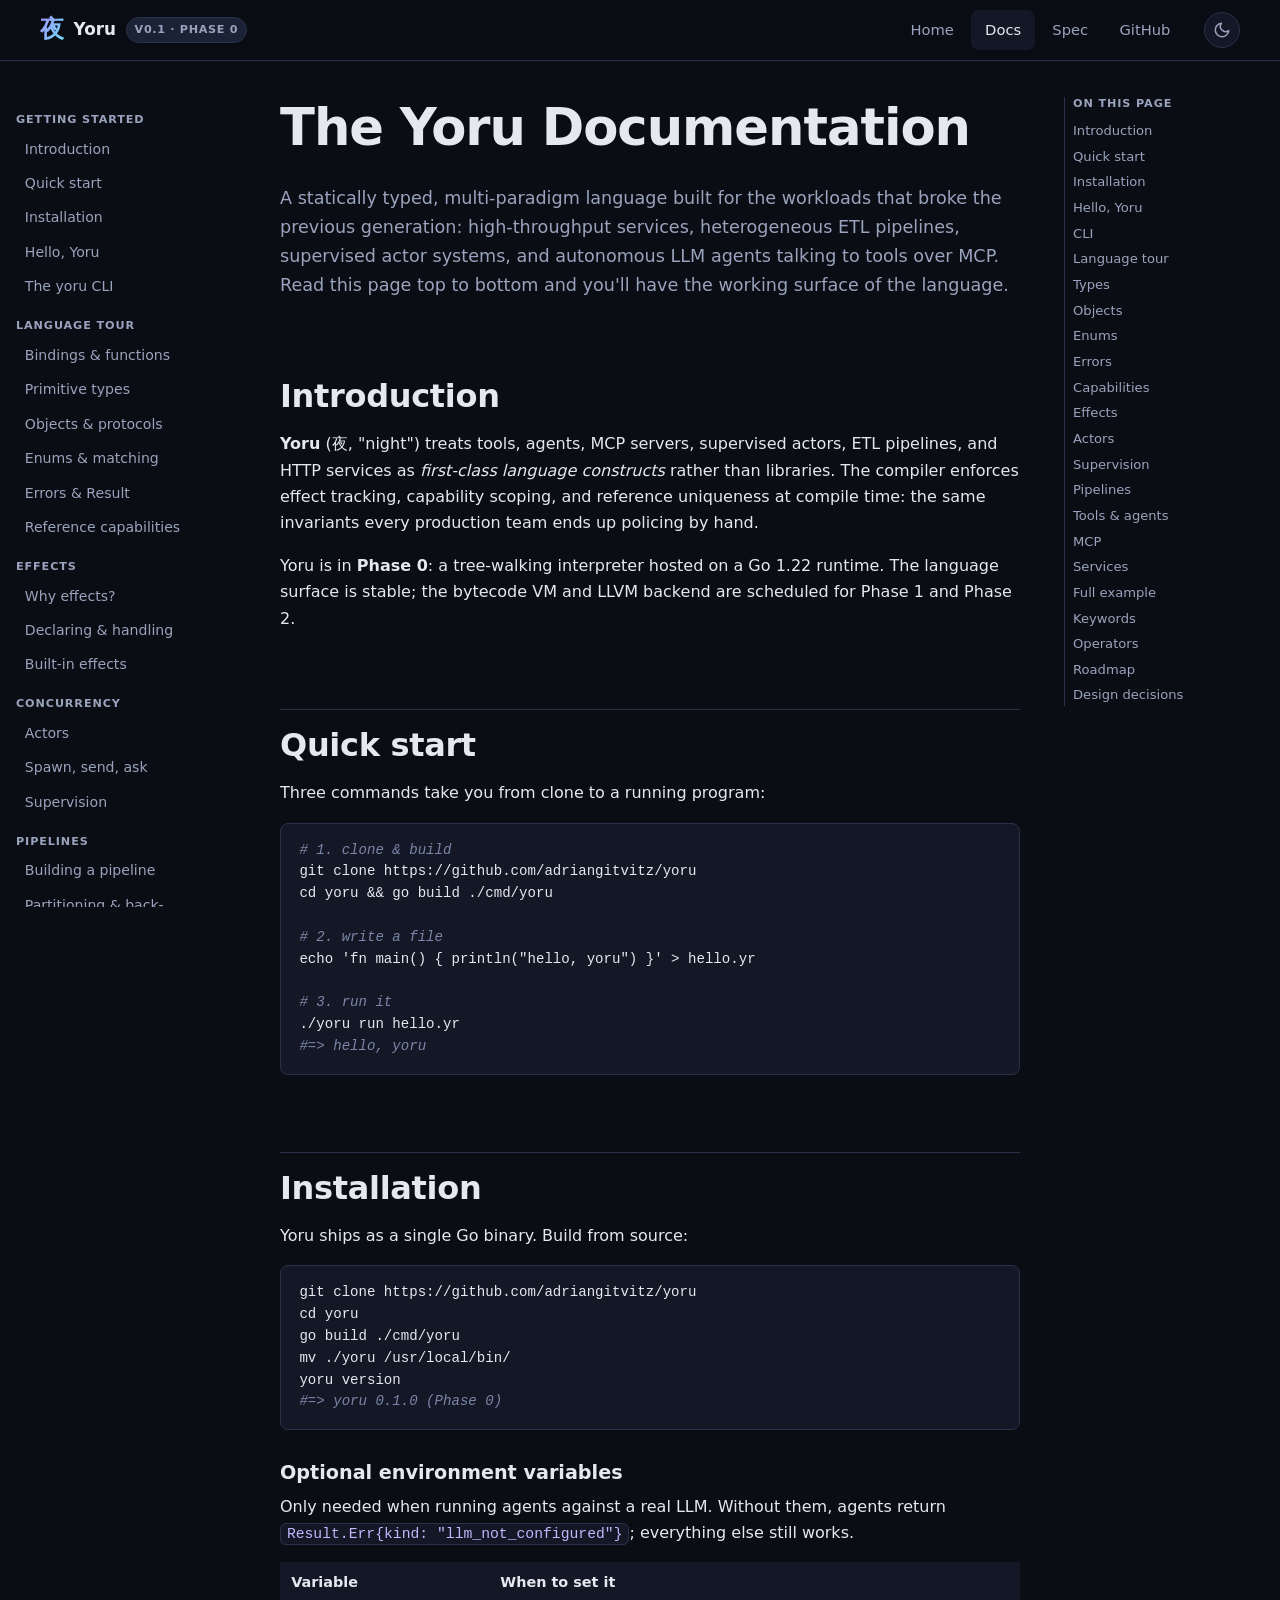
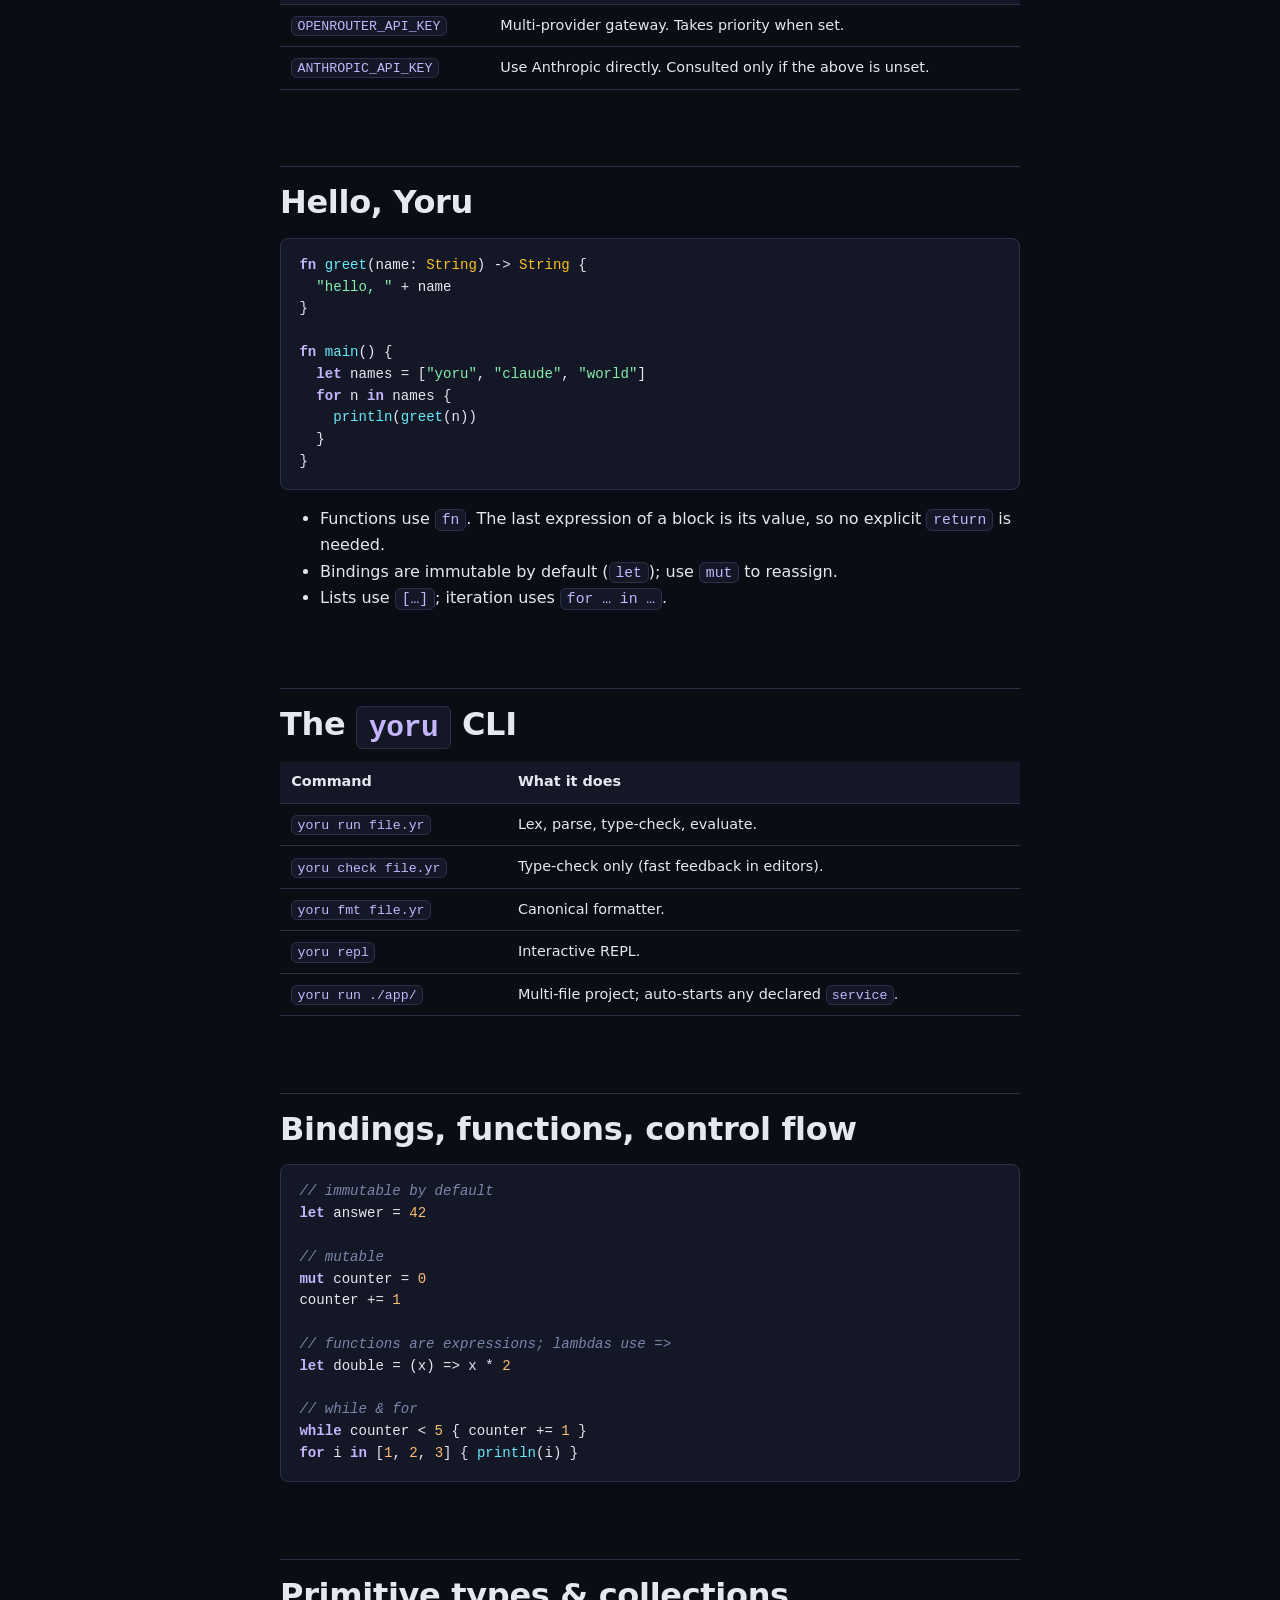
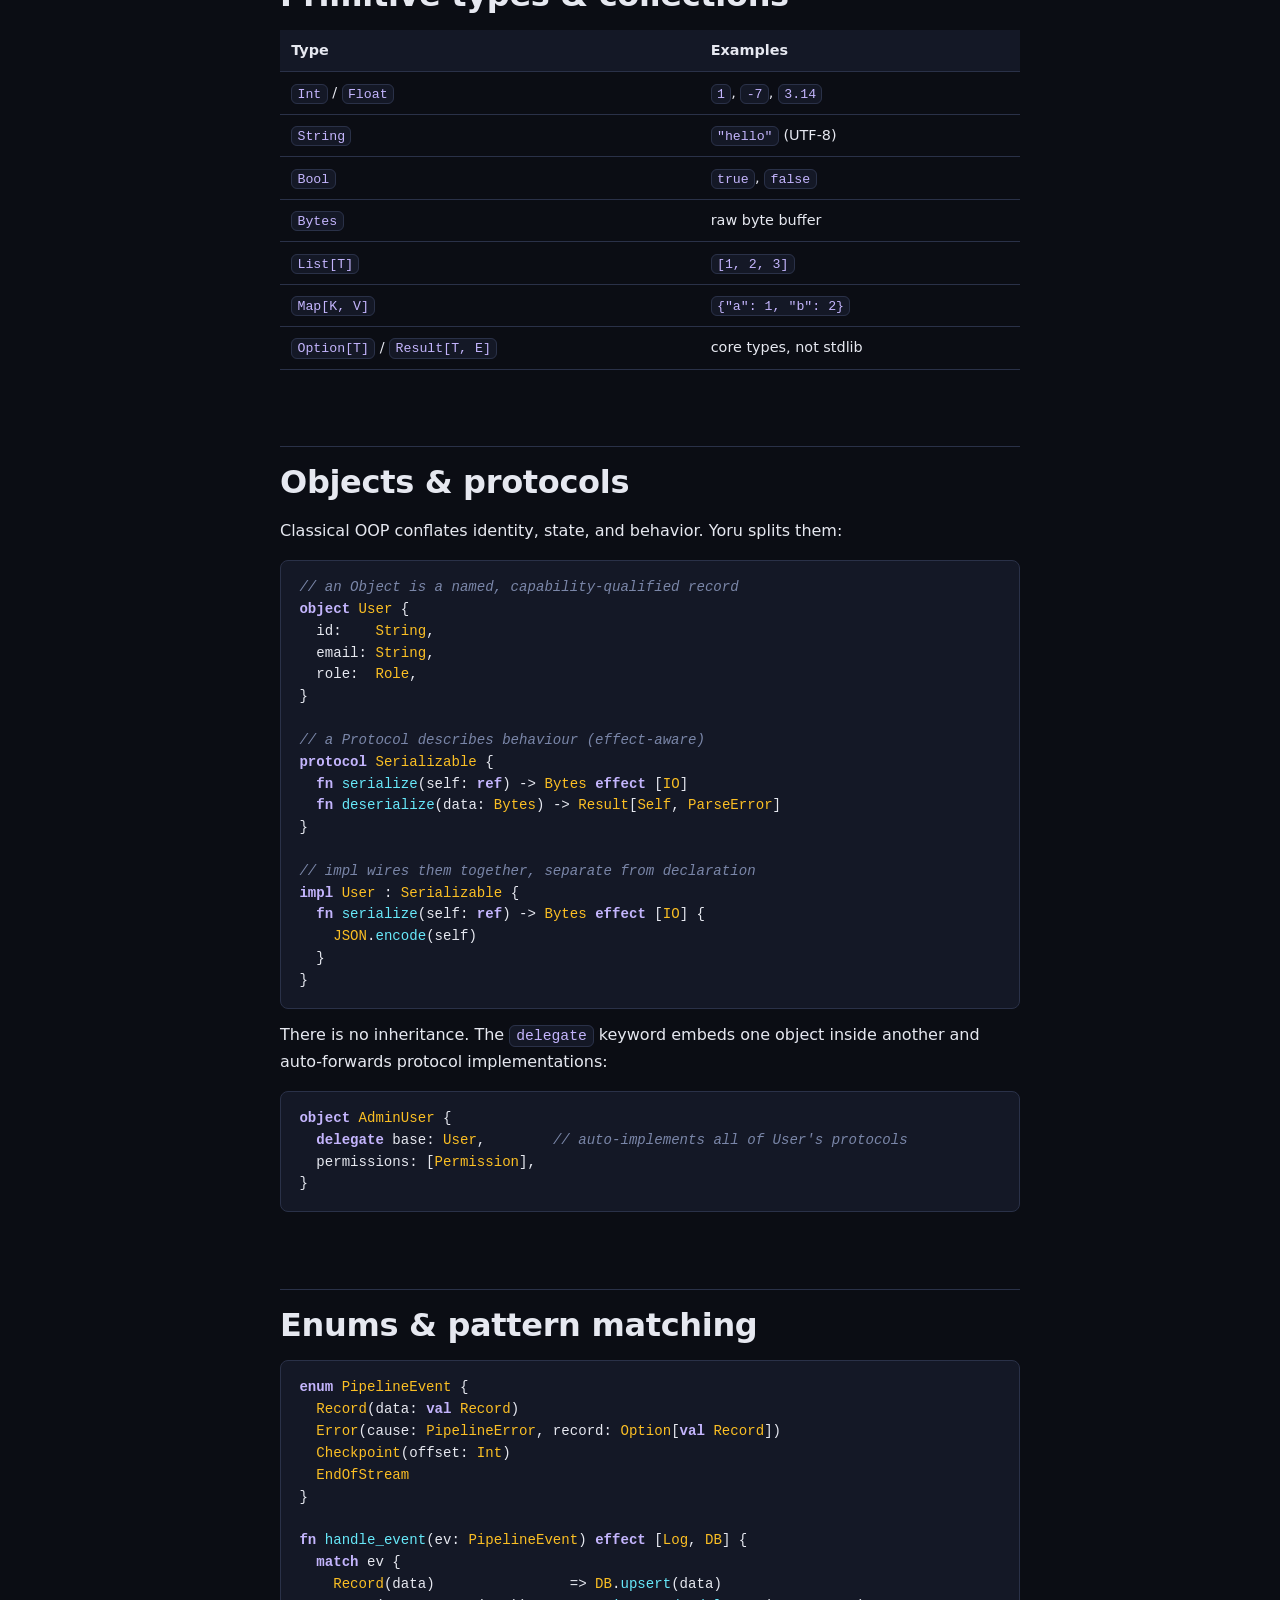
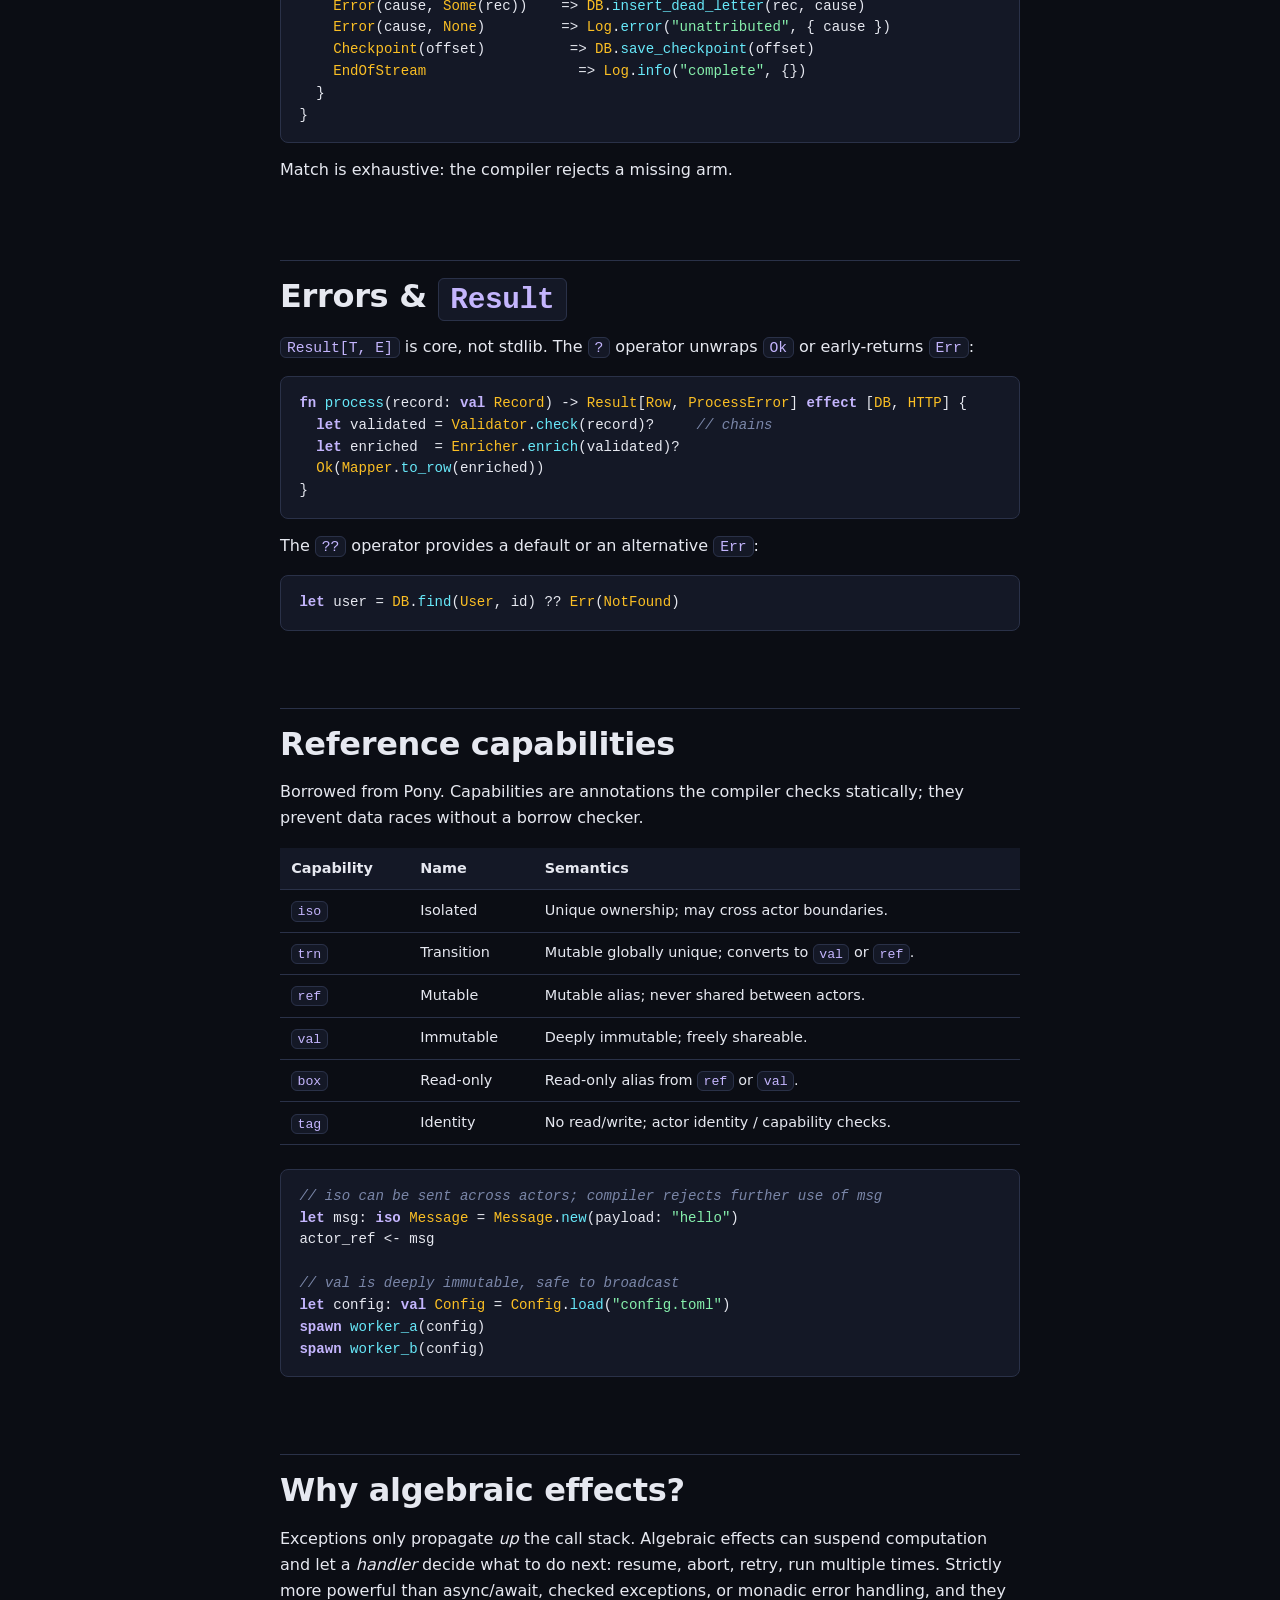
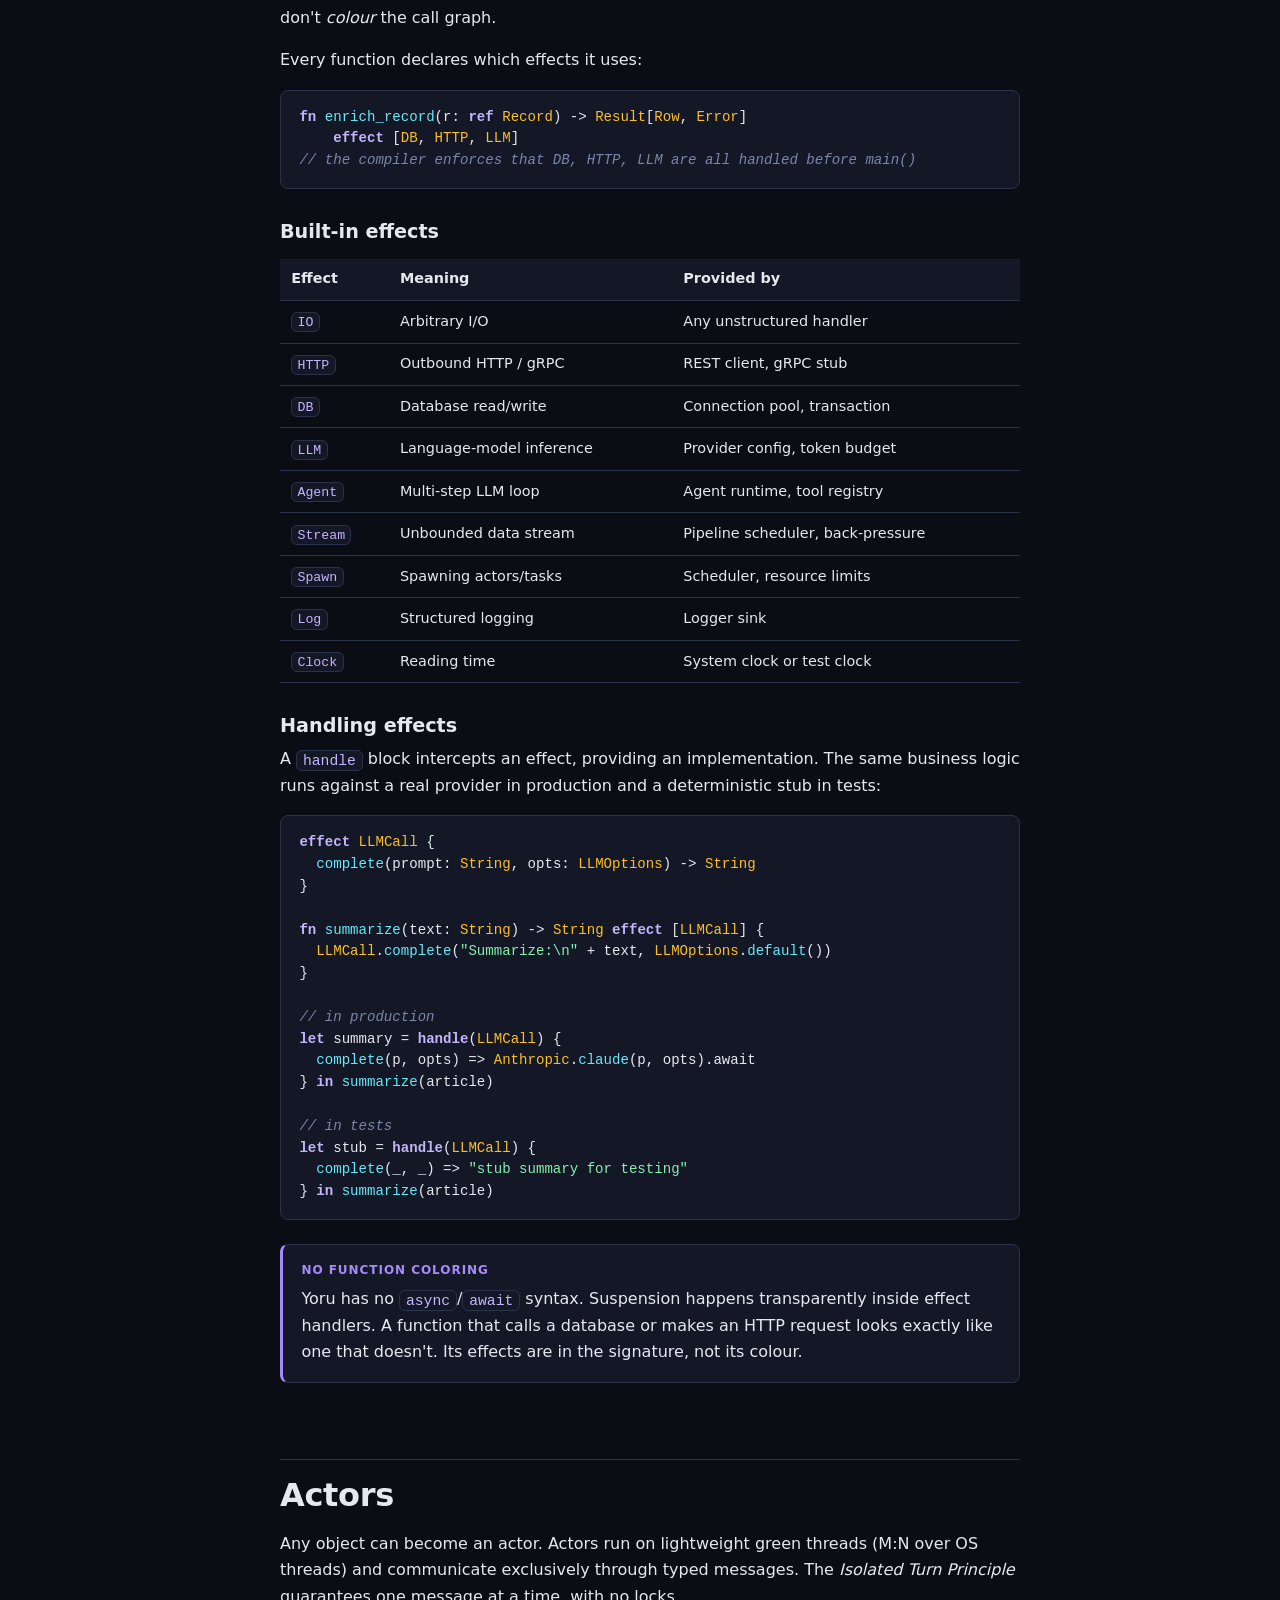
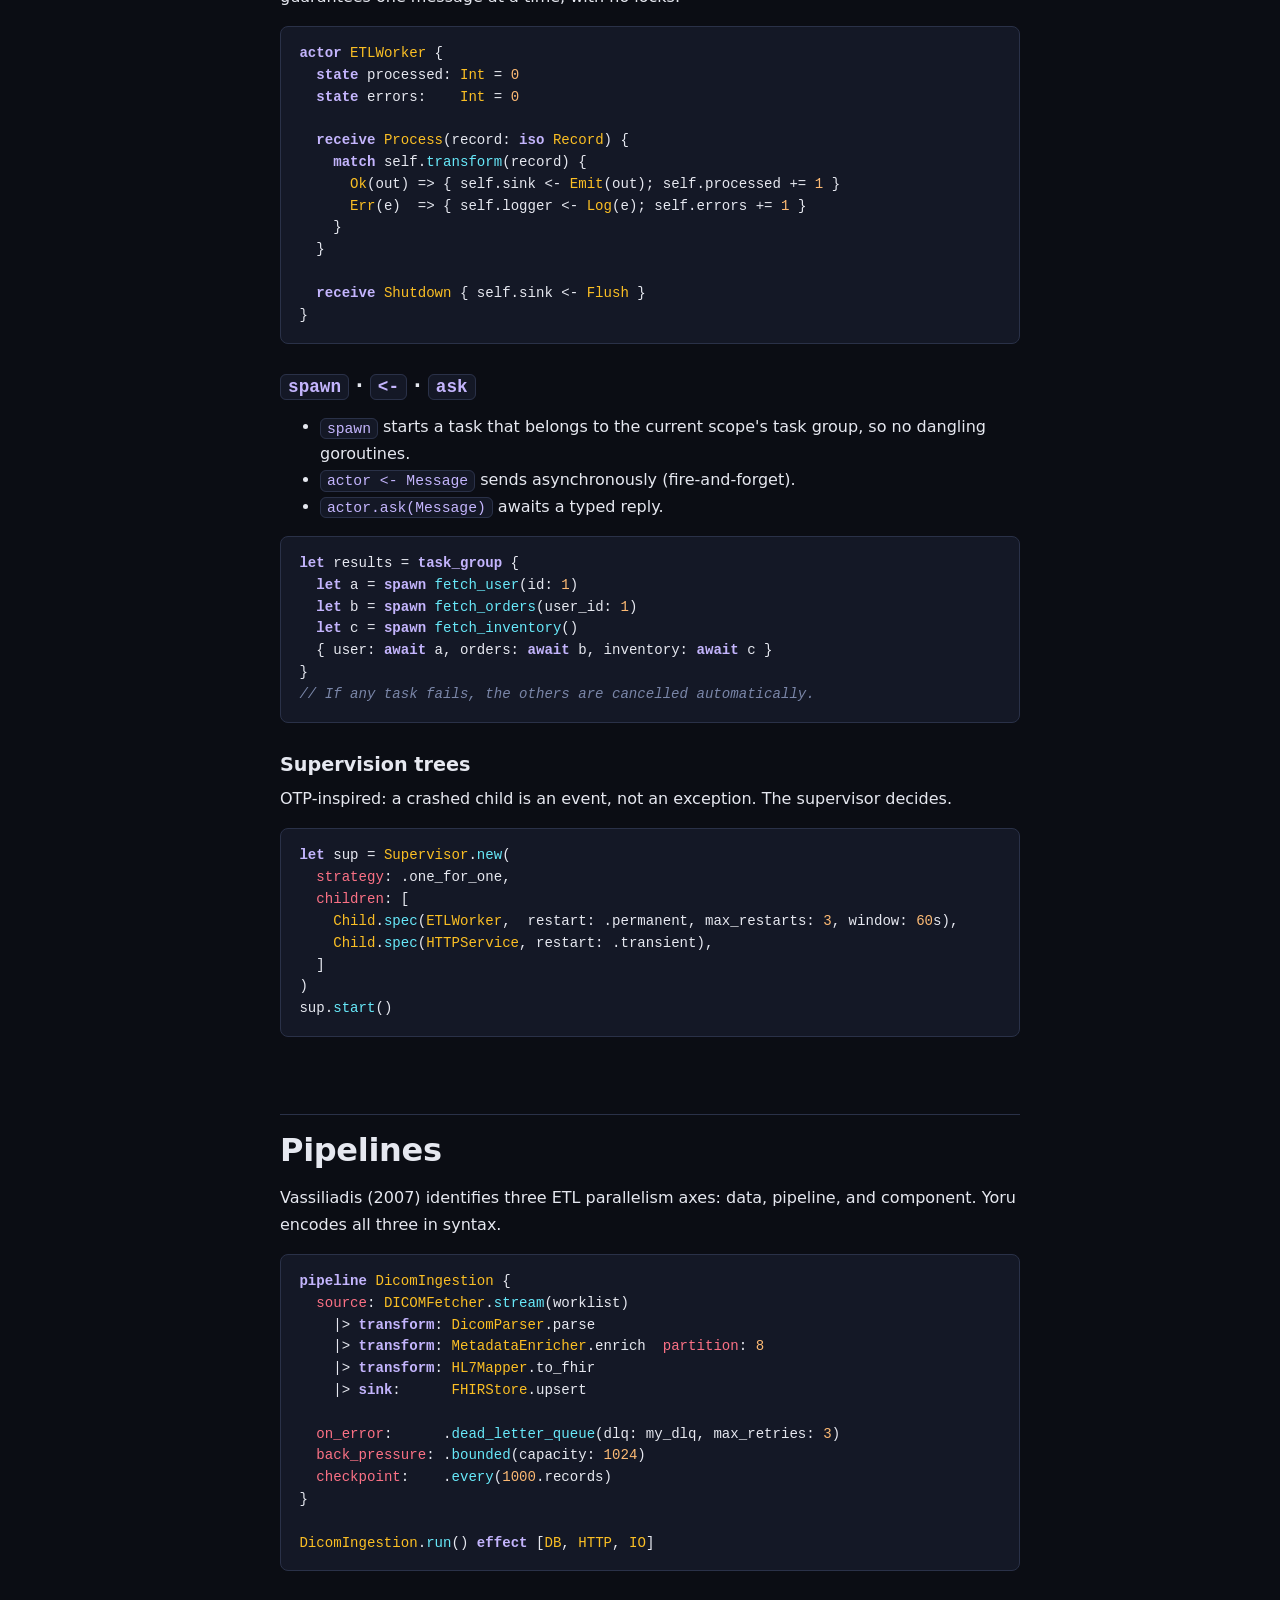
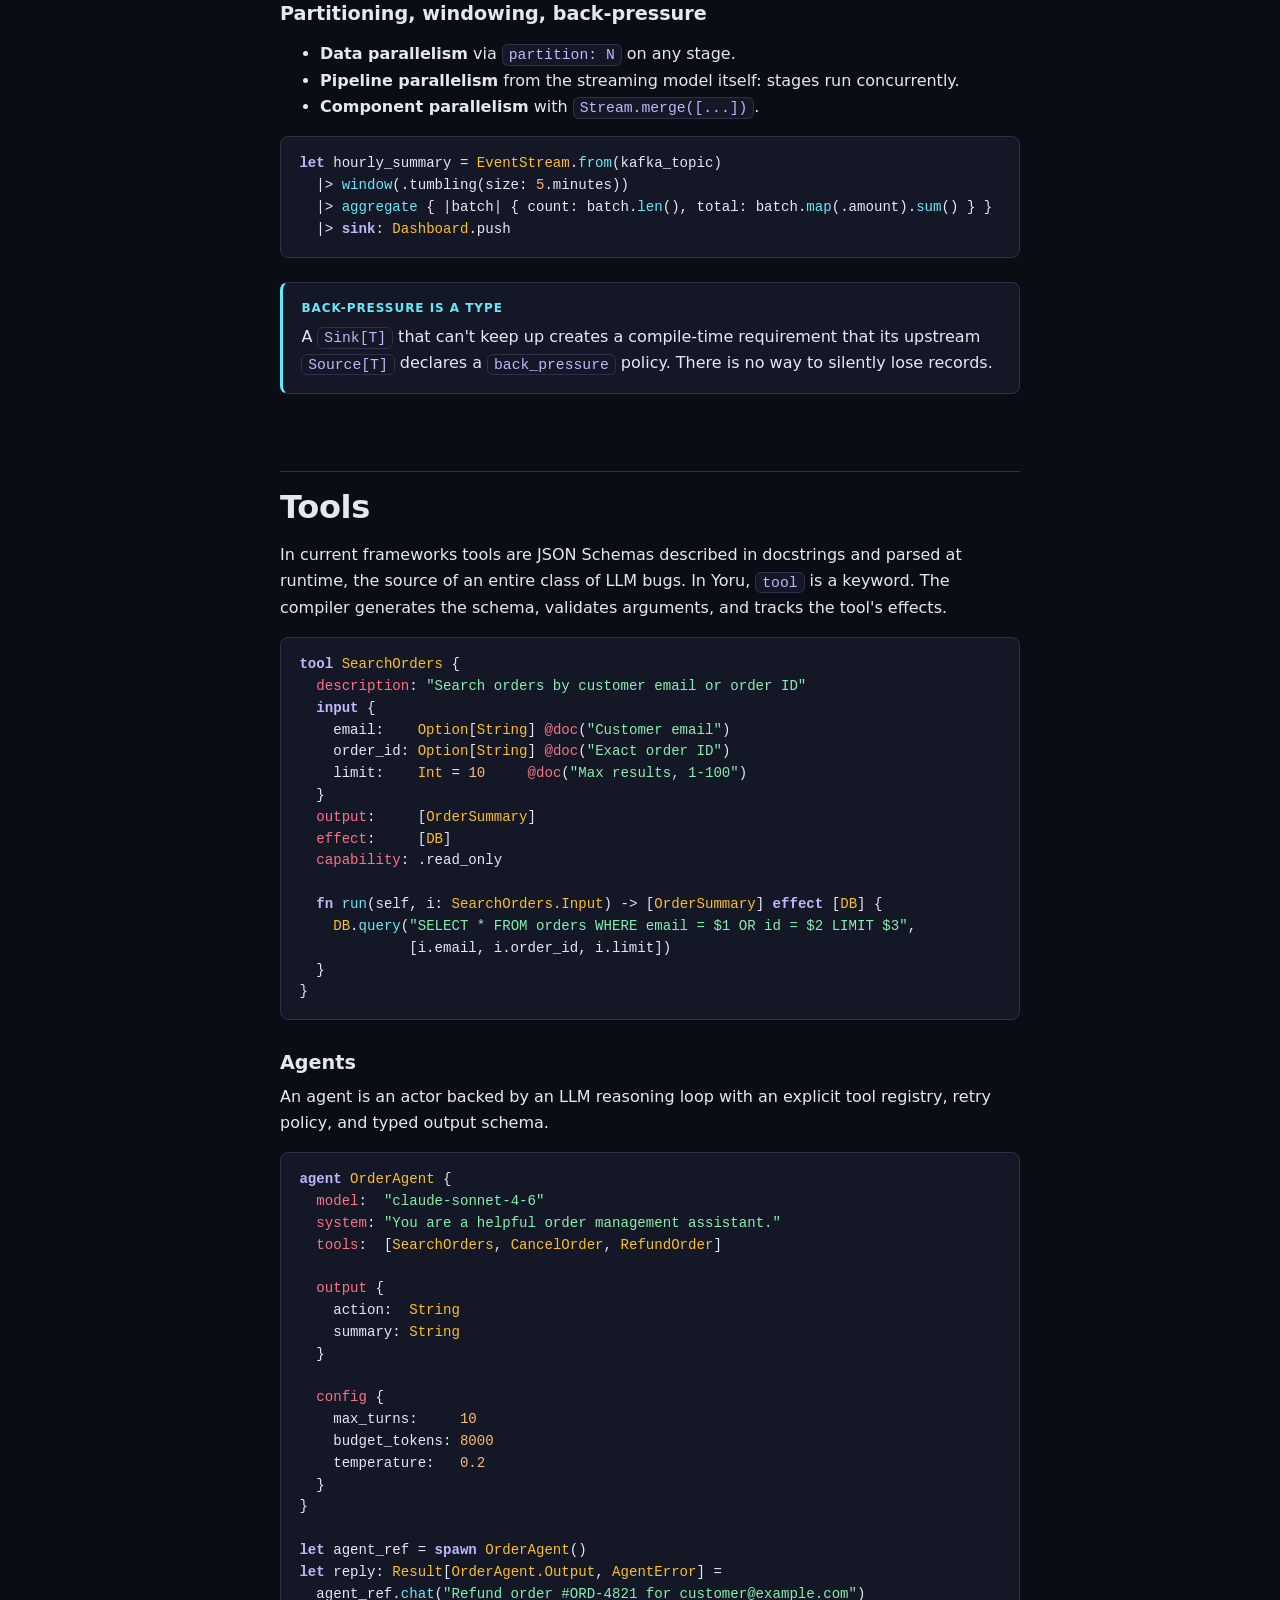
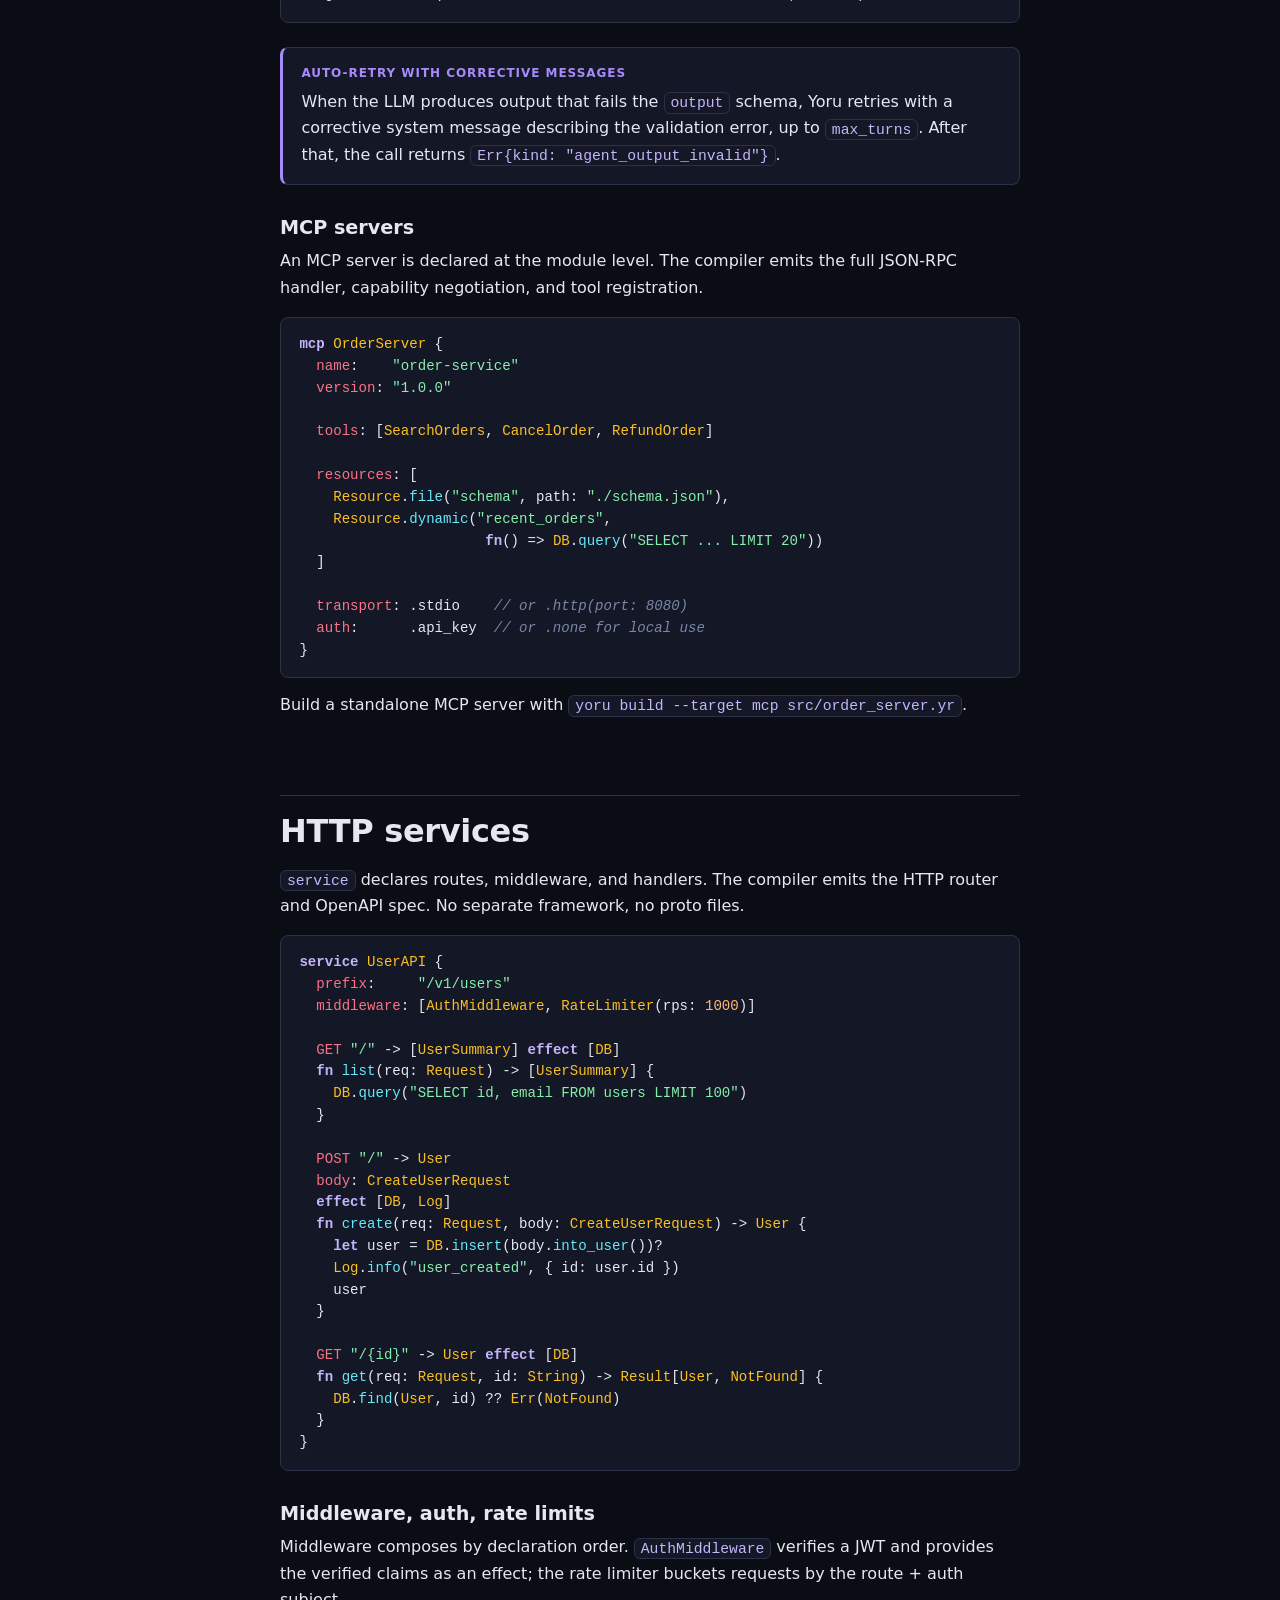
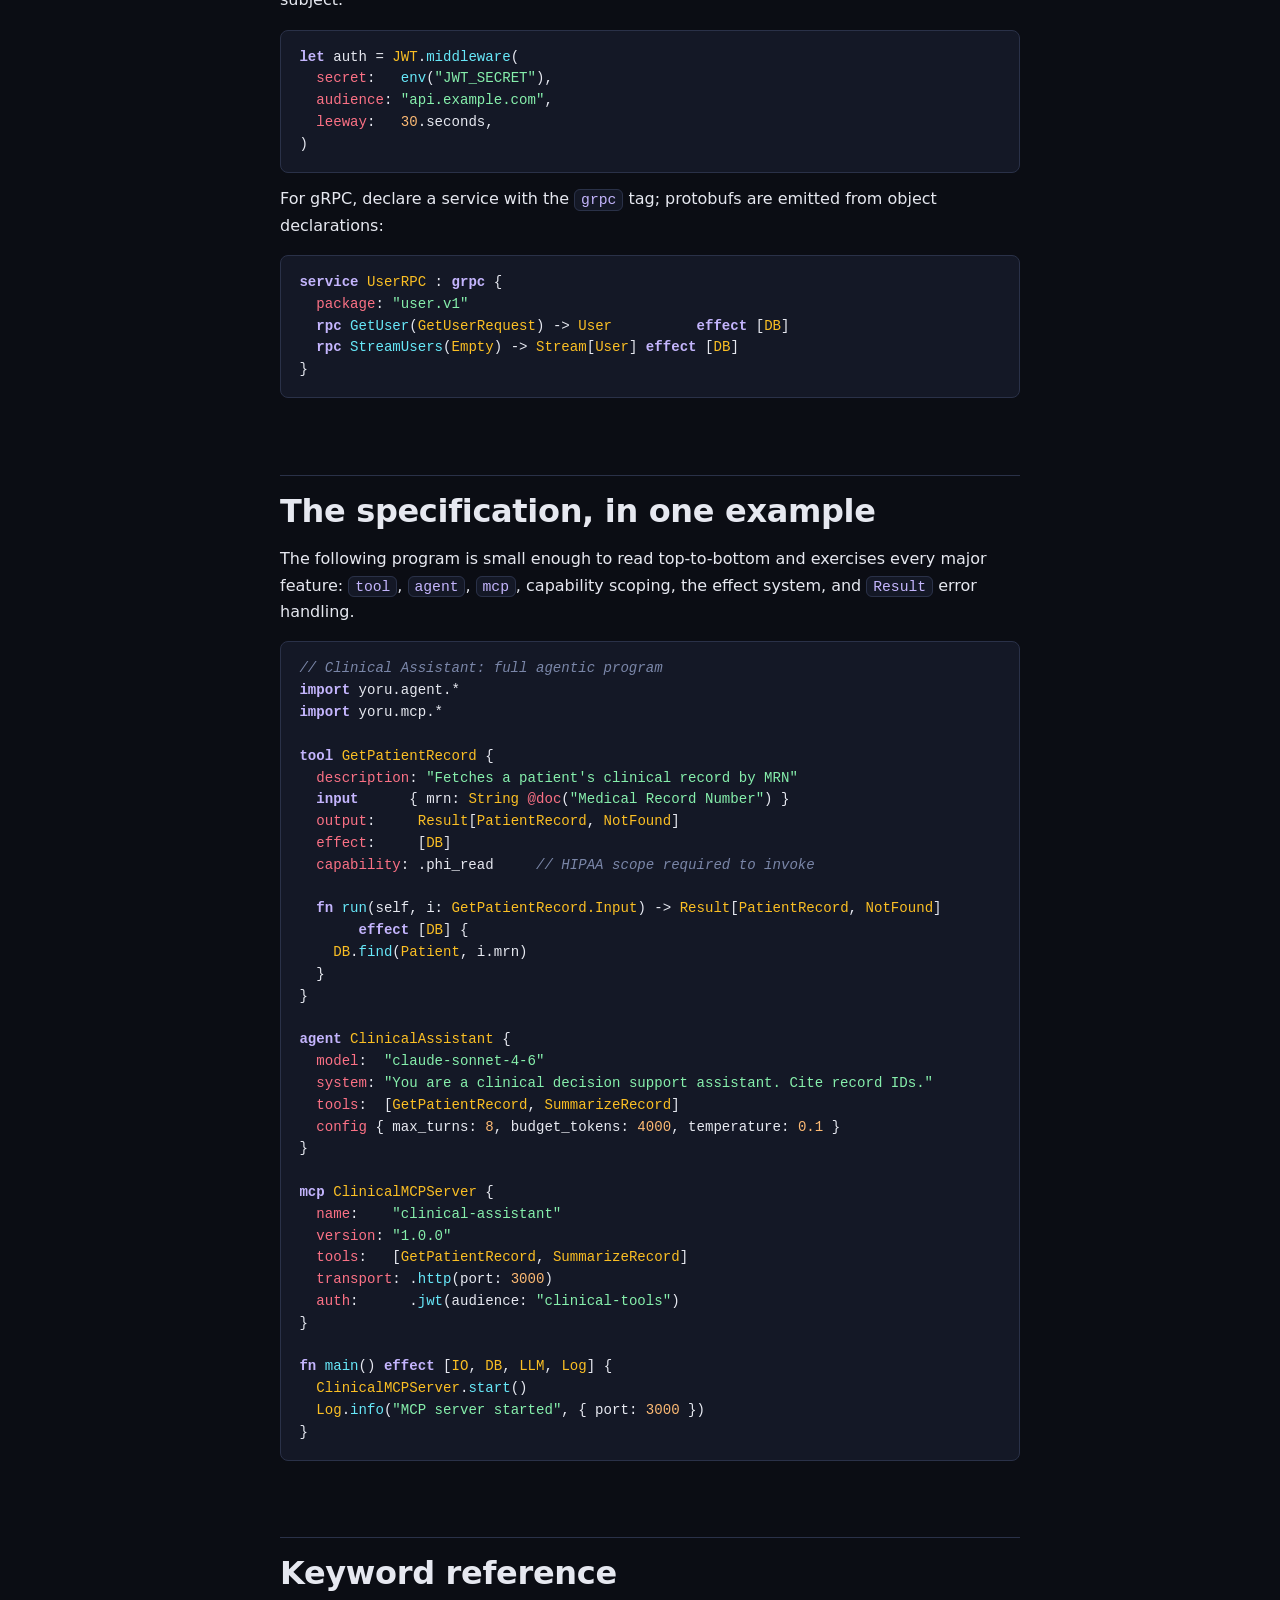
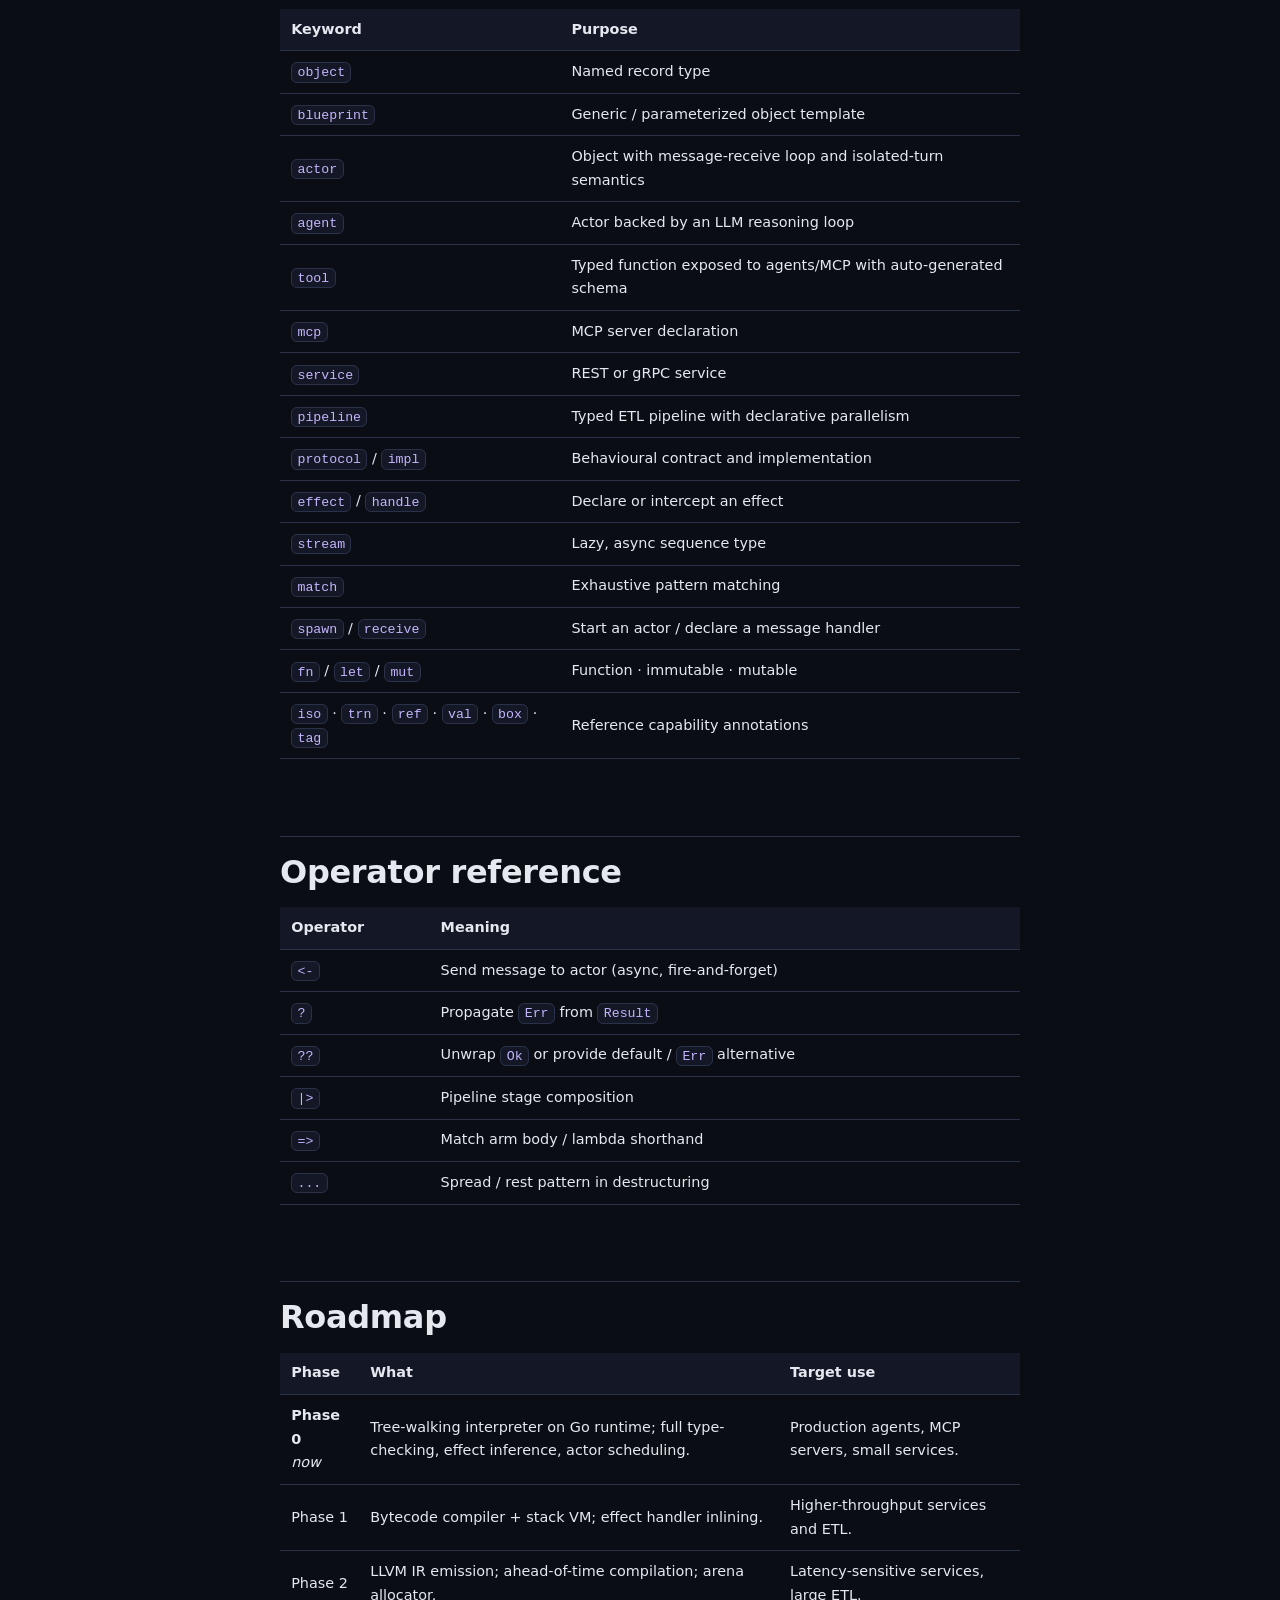
==== commit f8b5bcbe: "responsive" ====
--- a/docs/index.html
+++ b/docs/index.html
@@ -19,7 +19,7 @@
       <span>Yoru</span>
       <span class="brand-tag">v0.1 · Phase 0</span>
     </a>
-    <nav class="nav-links" aria-label="Primary">
+    <nav class="nav-links" id="primary-nav" aria-label="Primary">
       <a href="../index.html">Home</a>
       <a href="index.html" class="is-active">Docs</a>
       <a href="index.html#spec">Spec</a>
@@ -34,13 +34,20 @@
         <path d="M12 2v2M12 20v2M4.93 4.93l1.41 1.41M17.66 17.66l1.41 1.41M2 12h2M20 12h2M4.93 19.07l1.41-1.41M17.66 6.34l1.41-1.41"/>
       </svg>
     </button>
+    <button class="menu-toggle" type="button" aria-label="Toggle menu" aria-expanded="false" aria-controls="primary-nav">
+      <svg class="icon-open" viewBox="0 0 24 24" fill="none" stroke="currentColor" stroke-width="2" stroke-linecap="round" stroke-linejoin="round"><line x1="3" y1="6" x2="21" y2="6"/><line x1="3" y1="12" x2="21" y2="12"/><line x1="3" y1="18" x2="21" y2="18"/></svg>
+      <svg class="icon-close" viewBox="0 0 24 24" fill="none" stroke="currentColor" stroke-width="2" stroke-linecap="round" stroke-linejoin="round"><line x1="18" y1="6" x2="6" y2="18"/><line x1="6" y1="6" x2="18" y2="18"/></svg>
+    </button>
   </div>
 </header>
 
 <div class="container container-wide docs-shell">
 
-  <!-- ==================== sidebar nav ==================== -->
-  <aside class="toc-sidebar" aria-label="Documentation sections">
+  <button class="docs-menu-toggle" type="button" aria-expanded="false" aria-controls="docs-toc">
+    <span>Documentation menu</span>
+    <svg viewBox="0 0 24 24" fill="none" stroke="currentColor" stroke-width="2" stroke-linecap="round" stroke-linejoin="round"><polyline points="6 9 12 15 18 9"/></svg>
+  </button>
+  <aside class="toc-sidebar" id="docs-toc" aria-label="Documentation sections">
     <h4>Getting started</h4>
     <ul>
       <li><a href="#introduction">Introduction</a></li>
--- a/assets/css/style.css
+++ b/assets/css/style.css
@@ -111,13 +111,16 @@
 hr {
   border: none;
   height: 8px;
-  margin: 4rem 0;
+  margin: 2.5rem 0;
   background: var(--grad);
   opacity: 0.55;
   mask-image: linear-gradient(to right, transparent, black 50%, transparent);
   -webkit-mask-image: linear-gradient(to right, transparent, black 50%, transparent);
   filter: blur(2px);
 }
+@media (min-width: 768px) {
+  hr { margin: 4rem 0; }
+}
 
 ::selection { background: rgba(167,139,250,0.45); color: var(--text); }
 
@@ -125,7 +128,13 @@
   width: 100%;
   max-width: var(--container);
   margin: 0 auto;
-  padding: 0 1.25rem;
+  padding: 0 1rem;
+}
+@media (min-width: 640px) {
+  .container { padding: 0 1.25rem; }
+}
+@media (min-width: 1024px) {
+  .container { padding: 0 1.5rem; }
 }
 .container-wide { max-width: var(--container-wide); }
 
@@ -142,16 +151,25 @@
 .topbar-inner {
   display: flex;
   align-items: center;
-  gap: 1.25rem;
+  gap: 0.75rem;
   height: 60px;
+  position: relative;
+}
+@media (min-width: 800px) {
+  .topbar-inner { gap: 1.25rem; }
 }
 .brand {
   display: inline-flex;
   align-items: center;
-  gap: 0.6rem;
+  gap: 0.5rem;
   font-weight: 700;
-  font-size: 1.05rem;
+  font-size: 1rem;
   color: var(--text);
+  min-width: 0;
+  flex-shrink: 0;
+}
+@media (min-width: 640px) {
+  .brand { gap: 0.6rem; font-size: 1.05rem; }
 }
 .brand:hover { text-decoration: none; color: var(--text); }
 .brand-mark {
@@ -172,12 +190,17 @@
   background: var(--surface-alt);
   color: var(--muted);
   border: 1px solid var(--border);
+  white-space: nowrap;
+}
+@media (max-width: 479px) {
+  .brand-tag { display: none; }
 }
 .nav-links {
   display: flex;
   gap: 0.25rem;
   margin-left: auto;
   align-items: center;
+  flex-wrap: wrap;
 }
 .nav-links a {
   padding: 0.5rem 0.85rem;
@@ -189,15 +212,70 @@
 .nav-links a:hover { color: var(--text); background: var(--surface); text-decoration: none; }
 .nav-links a.is-active { color: var(--text); background: var(--surface); }
 
+.menu-toggle {
+  display: inline-flex;
+  align-items: center;
+  justify-content: center;
+  background: var(--surface);
+  border: 1px solid var(--border);
+  color: var(--text);
+  width: 40px;
+  height: 40px;
+  border-radius: var(--radius-sm);
+  cursor: pointer;
+  margin-left: auto;
+  flex-shrink: 0;
+  transition: background .15s, color .15s;
+}
+.menu-toggle:hover { background: var(--surface-alt); }
+.menu-toggle svg { width: 20px; height: 20px; }
+.menu-toggle .icon-close { display: none; }
+.menu-toggle[aria-expanded="true"] .icon-open { display: none; }
+.menu-toggle[aria-expanded="true"] .icon-close { display: block; }
+
+@media (min-width: 800px) {
+  .menu-toggle { display: none; }
+}
+
+@media (max-width: 799px) {
+  .nav-links {
+    display: none;
+    position: absolute;
+    top: 100%;
+    left: 0;
+    right: 0;
+    flex-direction: column;
+    align-items: stretch;
+    gap: 0.1rem;
+    margin: 0;
+    padding: 0.6rem 0.75rem 0.85rem;
+    background: var(--bg);
+    border-bottom: 1px solid var(--border);
+    box-shadow: var(--shadow-md);
+  }
+  .nav-links.is-open { display: flex; }
+  .nav-links a {
+    padding: 0.7rem 0.85rem;
+    font-size: 1rem;
+    min-height: 44px;
+    display: flex;
+    align-items: center;
+  }
+}
+
 .theme-toggle {
   background: var(--surface);
   border: 1px solid var(--border);
   color: var(--muted);
-  width: 36px; height: 36px;
+  width: 40px; height: 40px;
   border-radius: 999px;
   display: inline-flex; align-items: center; justify-content: center;
   cursor: pointer;
+  flex-shrink: 0;
   transition: color .15s, background .15s, transform .15s;
+}
+@media (min-width: 800px) {
+  .theme-toggle { width: 36px; height: 36px; }
 }
 .theme-toggle:hover { color: var(--text); transform: rotate(15deg); }
 .theme-toggle svg { width: 18px; height: 18px; }
@@ -208,8 +286,11 @@
 
 .hero {
   position: relative;
-  padding: 4rem 0 3rem;
+  padding: 2.5rem 0 2rem;
   overflow: hidden;
+}
+@media (min-width: 768px) {
+  .hero { padding: 4rem 0 3rem; }
 }
 .hero::before {
   content: "";
@@ -217,7 +298,7 @@
   top: -10%;
   left: 50%;
   transform: translateX(-50%);
-  width: 60rem;
+  width: min(60rem, 130vw);
   height: 30rem;
   background: radial-gradient(closest-side, rgba(167,139,250,0.30), transparent 70%),
               radial-gradient(closest-side, rgba(103,232,249,0.22), transparent 70%);
@@ -233,9 +314,12 @@
   position: relative;
   display: grid;
   grid-template-columns: 1fr;
-  gap: 2.5rem;
+  gap: 1.75rem;
   align-items: center;
   z-index: 1;
+}
+@media (min-width: 768px) {
+  .hero-grid { gap: 2.5rem; }
 }
 @media (min-width: 960px) {
   .hero-grid { grid-template-columns: 1.05fr 1fr; gap: 3.5rem; }
@@ -279,24 +363,34 @@
 }
 
 .hero-sub {
-  font-size: 1.1rem;
+  font-size: 1rem;
   color: var(--muted);
   max-width: 34rem;
-  margin: 0 0 1.5rem;
+  margin: 0 0 1.25rem;
+}
+@media (min-width: 640px) {
+  .hero-sub { font-size: 1.1rem; margin: 0 0 1.5rem; }
 }
 
 .cta-row {
-  display: flex; flex-wrap: wrap; gap: 0.7rem;
+  display: flex; flex-wrap: wrap; gap: 0.6rem;
 }
 .btn {
-  display: inline-flex; align-items: center; gap: 0.5rem;
-  padding: 0.75rem 1.2rem;
+  display: inline-flex; align-items: center; justify-content: center; gap: 0.5rem;
+  padding: 0.7rem 1.1rem;
+  min-height: 44px;
   border-radius: 10px;
   font-weight: 600;
-  font-size: 0.95rem;
+  font-size: 0.92rem;
   border: 1px solid transparent;
   cursor: pointer;
   transition: transform .12s ease, box-shadow .15s, background .15s, color .15s, border-color .15s;
+}
+@media (min-width: 640px) {
+  .btn { padding: 0.75rem 1.2rem; font-size: 0.95rem; }
+}
+@media (max-width: 419px) {
+  .cta-row .btn { flex: 1 1 100%; }
 }
 .btn-primary {
   background: var(--grad);
@@ -313,12 +407,15 @@
 .btn svg { width: 16px; height: 16px; }
 
 .hero-meta {
-  display: flex; gap: 1rem; align-items: center;
+  display: flex; gap: 0.6rem 1rem; align-items: center;
   font-size: 0.82rem; color: var(--muted);
   margin-top: 1rem; flex-wrap: wrap;
 }
 .hero-meta strong { color: var(--text); font-weight: 700; }
 .hero-meta .pipe { opacity: 0.5; }
+@media (max-width: 479px) {
+  .hero-meta .pipe { display: none; }
+}
 
 
 .code-window {
@@ -328,12 +425,17 @@
   border-radius: var(--radius);
   box-shadow: var(--shadow-lg);
   overflow: hidden;
+  min-width: 0;
 }
 .code-header {
-  display: flex; align-items: center; gap: 0.75rem;
-  padding: 0.65rem 0.9rem;
+  display: flex; align-items: center; gap: 0.5rem;
+  padding: 0.5rem 0.65rem;
   background: var(--surface-alt);
   border-bottom: 1px solid var(--border);
+  min-width: 0;
+}
+@media (min-width: 640px) {
+  .code-header { gap: 0.75rem; padding: 0.65rem 0.9rem; }
 }
 .code-dots { display: flex; gap: 0.4rem; }
 .code-dot { width: 11px; height: 11px; border-radius: 999px; background: var(--border); }
@@ -342,30 +444,45 @@
 .code-dot:nth-child(3) { background: #86efac; }
 
 .code-tabs {
-  display: flex; gap: 0.15rem; margin-left: 0.5rem; overflow-x: auto;
+  display: flex; gap: 0.15rem; margin-left: 0.25rem; overflow-x: auto;
+  -webkit-overflow-scrolling: touch;
+  scrollbar-width: thin;
+  min-width: 0;
+  flex: 1;
+}
+@media (min-width: 640px) {
+  .code-tabs { margin-left: 0.5rem; }
 }
 .code-tab {
   font: inherit;
   background: transparent;
   color: var(--muted);
   border: none;
-  padding: 0.3rem 0.7rem;
+  padding: 0.35rem 0.6rem;
   border-radius: 6px;
-  font-size: 0.78rem;
+  font-size: 0.75rem;
   font-weight: 600;
   white-space: nowrap;
   cursor: pointer;
+  min-height: 32px;
+}
+@media (min-width: 640px) {
+  .code-tab { padding: 0.3rem 0.7rem; font-size: 0.78rem; }
 }
 .code-tab:hover { color: var(--text); background: var(--surface); }
 .code-tab.is-active { color: var(--text); background: var(--surface); }
 
 .code-body pre {
   margin: 0;
-  padding: 1.1rem 1.2rem;
+  padding: 0.85rem 0.95rem;
   overflow-x: auto;
+  -webkit-overflow-scrolling: touch;
   background: var(--surface);
   line-height: 1.55;
-  font-size: 0.85rem;
+  font-size: 0.76rem;
+}
+@media (min-width: 640px) {
+  .code-body pre { padding: 1.1rem 1.2rem; font-size: 0.85rem; }
 }
 
 .code-pane { display: none; }
@@ -382,13 +499,19 @@
 .tok-attr   { color: var(--rose); }
 
 
-.section { padding: 4rem 0; }
+.section { padding: 2.5rem 0; }
+@media (min-width: 768px) {
+  .section { padding: 4rem 0; }
+}
 .section h2 { margin-top: 0; }
 .section-lead {
-  font-size: 1.1rem;
+  font-size: 1rem;
   color: var(--muted);
   max-width: 40rem;
-  margin-bottom: 2rem;
+  margin-bottom: 1.5rem;
+}
+@media (min-width: 640px) {
+  .section-lead { font-size: 1.1rem; margin-bottom: 2rem; }
 }
 
 .feature-grid {
@@ -405,8 +528,11 @@
   background: var(--surface);
   border: 1px solid var(--border);
   border-radius: var(--radius);
-  padding: 1.25rem 1.25rem 1.4rem;
+  padding: 1.1rem 1.1rem 1.25rem;
   transition: border-color .15s, transform .15s, box-shadow .15s;
+}
+@media (min-width: 640px) {
+  .feature { padding: 1.25rem 1.25rem 1.4rem; }
 }
 .feature:hover {
   border-color: color-mix(in srgb, var(--violet) 50%, var(--border));
@@ -466,9 +592,13 @@
   overflow: hidden;
 }
 table.compare th, table.compare td {
-  padding: 0.65rem 0.9rem;
+  padding: 0.55rem 0.7rem;
   text-align: left;
   border-bottom: 1px solid var(--border);
+  white-space: nowrap;
+}
+@media (min-width: 640px) {
+  table.compare th, table.compare td { padding: 0.65rem 0.9rem; }
 }
 table.compare th { background: var(--surface-alt); font-weight: 600; }
 table.compare td:first-child { color: var(--muted); }
@@ -480,11 +610,14 @@
 
 
 .footer {
-  padding: 3rem 0 4rem;
+  padding: 2rem 0 2.5rem;
   border-top: 1px solid var(--border);
   color: var(--muted);
   font-size: 0.88rem;
-  margin-top: 4rem;
+  margin-top: 2.5rem;
+}
+@media (min-width: 768px) {
+  .footer { padding: 3rem 0 4rem; margin-top: 4rem; }
 }
 .footer-grid {
   display: grid; gap: 1.5rem;
@@ -502,33 +635,82 @@
 .footer a { color: var(--muted); }
 .footer a:hover { color: var(--text); }
 .footer-bottom {
-  margin-top: 2.5rem;
+  margin-top: 2rem;
   padding-top: 1.25rem;
   border-top: 1px solid var(--border);
-  display: flex; flex-wrap: wrap; gap: 1rem;
+  display: flex; flex-wrap: wrap; gap: 0.6rem 1rem;
   justify-content: space-between;
   font-size: 0.8rem;
+}
+@media (min-width: 768px) {
+  .footer-bottom { margin-top: 2.5rem; }
+}
+@media (max-width: 539px) {
+  .footer-bottom { flex-direction: column; align-items: flex-start; }
 }
 
 
 .docs-shell {
   display: grid;
   grid-template-columns: 1fr;
-  gap: 2.25rem;
-  padding: 2.25rem 0 4rem;
+  gap: 1.25rem;
+  padding: 1.25rem 0 2.5rem;
+}
+@media (min-width: 768px) {
+  .docs-shell { gap: 2rem; padding: 2rem 0 3rem; }
 }
 @media (min-width: 960px) {
-  .docs-shell { grid-template-columns: 220px minmax(0, 1fr) 200px; gap: 2.75rem; }
+  .docs-shell { grid-template-columns: 220px minmax(0, 1fr) 200px; gap: 2.75rem; padding: 2.25rem 0 4rem; }
+}
+
+.docs-menu-toggle {
+  display: inline-flex;
+  align-items: center;
+  justify-content: space-between;
+  gap: 0.5rem;
+  background: var(--surface);
+  border: 1px solid var(--border);
+  color: var(--text);
+  padding: 0.7rem 0.9rem;
+  border-radius: var(--radius-sm);
+  font: inherit;
+  font-weight: 600;
+  font-size: 0.92rem;
+  cursor: pointer;
+  width: 100%;
+  min-height: 44px;
+  transition: background .15s, border-color .15s;
+}
+.docs-menu-toggle:hover { background: var(--surface-alt); }
+.docs-menu-toggle svg { width: 18px; height: 18px; transition: transform .15s; }
+.docs-menu-toggle[aria-expanded="true"] svg { transform: rotate(180deg); }
+@media (min-width: 960px) {
+  .docs-menu-toggle { display: none; }
 }
 
 .toc-sidebar {
-  position: sticky;
-  top: 76px;
-  align-self: start;
-  font-size: 0.88rem;
-  max-height: calc(100vh - 90px);
-  overflow-y: auto;
-  padding-right: 0.25rem;
+  display: none;
+  font-size: 0.92rem;
+  padding: 0.5rem 0.85rem 0.85rem;
+  background: var(--surface);
+  border: 1px solid var(--border);
+  border-radius: var(--radius-sm);
+}
+.toc-sidebar.is-open { display: block; }
+@media (min-width: 960px) {
+  .toc-sidebar {
+    display: block;
+    position: sticky;
+    top: 76px;
+    align-self: start;
+    font-size: 0.88rem;
+    max-height: calc(100vh - 90px);
+    overflow-y: auto;
+    padding: 0 0.25rem 0 0;
+    background: transparent;
+    border: none;
+    border-radius: 0;
+  }
 }
 .toc-sidebar h4 {
   font-size: 0.7rem;
@@ -548,15 +730,19 @@
 .toc-sidebar a:hover { color: var(--text); background: var(--surface); text-decoration: none; }
 .toc-sidebar a.is-active { color: var(--text); background: var(--surface-alt); border-left: 2px solid var(--violet); }
 
-.toc-right {
-  position: sticky;
-  top: 76px;
-  align-self: start;
-  font-size: 0.82rem;
-  max-height: calc(100vh - 90px);
-  overflow-y: auto;
-  padding-left: 0.5rem;
-  border-left: 1px solid var(--border);
+.toc-right { display: none; }
+@media (min-width: 960px) {
+  .toc-right {
+    display: block;
+    position: sticky;
+    top: 76px;
+    align-self: start;
+    font-size: 0.82rem;
+    max-height: calc(100vh - 90px);
+    overflow-y: auto;
+    padding-left: 0.5rem;
+    border-left: 1px solid var(--border);
+  }
 }
 .toc-right h4 {
   font-size: 0.7rem; text-transform: uppercase; letter-spacing: 0.08em;
@@ -584,10 +770,14 @@
   background: var(--surface);
   border: 1px solid var(--border);
   border-radius: var(--radius-sm);
-  padding: 1rem 1.15rem;
+  padding: 0.85rem 0.95rem;
   overflow-x: auto;
-  font-size: 0.85rem;
+  -webkit-overflow-scrolling: touch;
+  font-size: 0.76rem;
   line-height: 1.55;
+}
+@media (min-width: 640px) {
+  .docs-content pre { padding: 1rem 1.15rem; font-size: 0.85rem; }
 }
 
 .docs-content blockquote {
@@ -600,16 +790,30 @@
 }
 .docs-content blockquote p:last-child { margin-bottom: 0; }
 
+.docs-content .table-wrap {
+  overflow-x: auto;
+  -webkit-overflow-scrolling: touch;
+  margin: 1rem 0 1.5rem;
+}
 .docs-content table {
   width: 100%;
   border-collapse: collapse;
-  font-size: 0.9rem;
+  font-size: 0.88rem;
   margin: 1rem 0 1.5rem;
+  display: block;
+  overflow-x: auto;
+  -webkit-overflow-scrolling: touch;
+}
+@media (min-width: 768px) {
+  .docs-content table { display: table; font-size: 0.9rem; }
 }
 .docs-content th, .docs-content td {
   text-align: left;
-  padding: 0.55rem 0.7rem;
+  padding: 0.5rem 0.65rem;
   border-bottom: 1px solid var(--border);
+}
+@media (min-width: 640px) {
+  .docs-content th, .docs-content td { padding: 0.55rem 0.7rem; }
 }
 .docs-content th { background: var(--surface); font-weight: 600; }
 
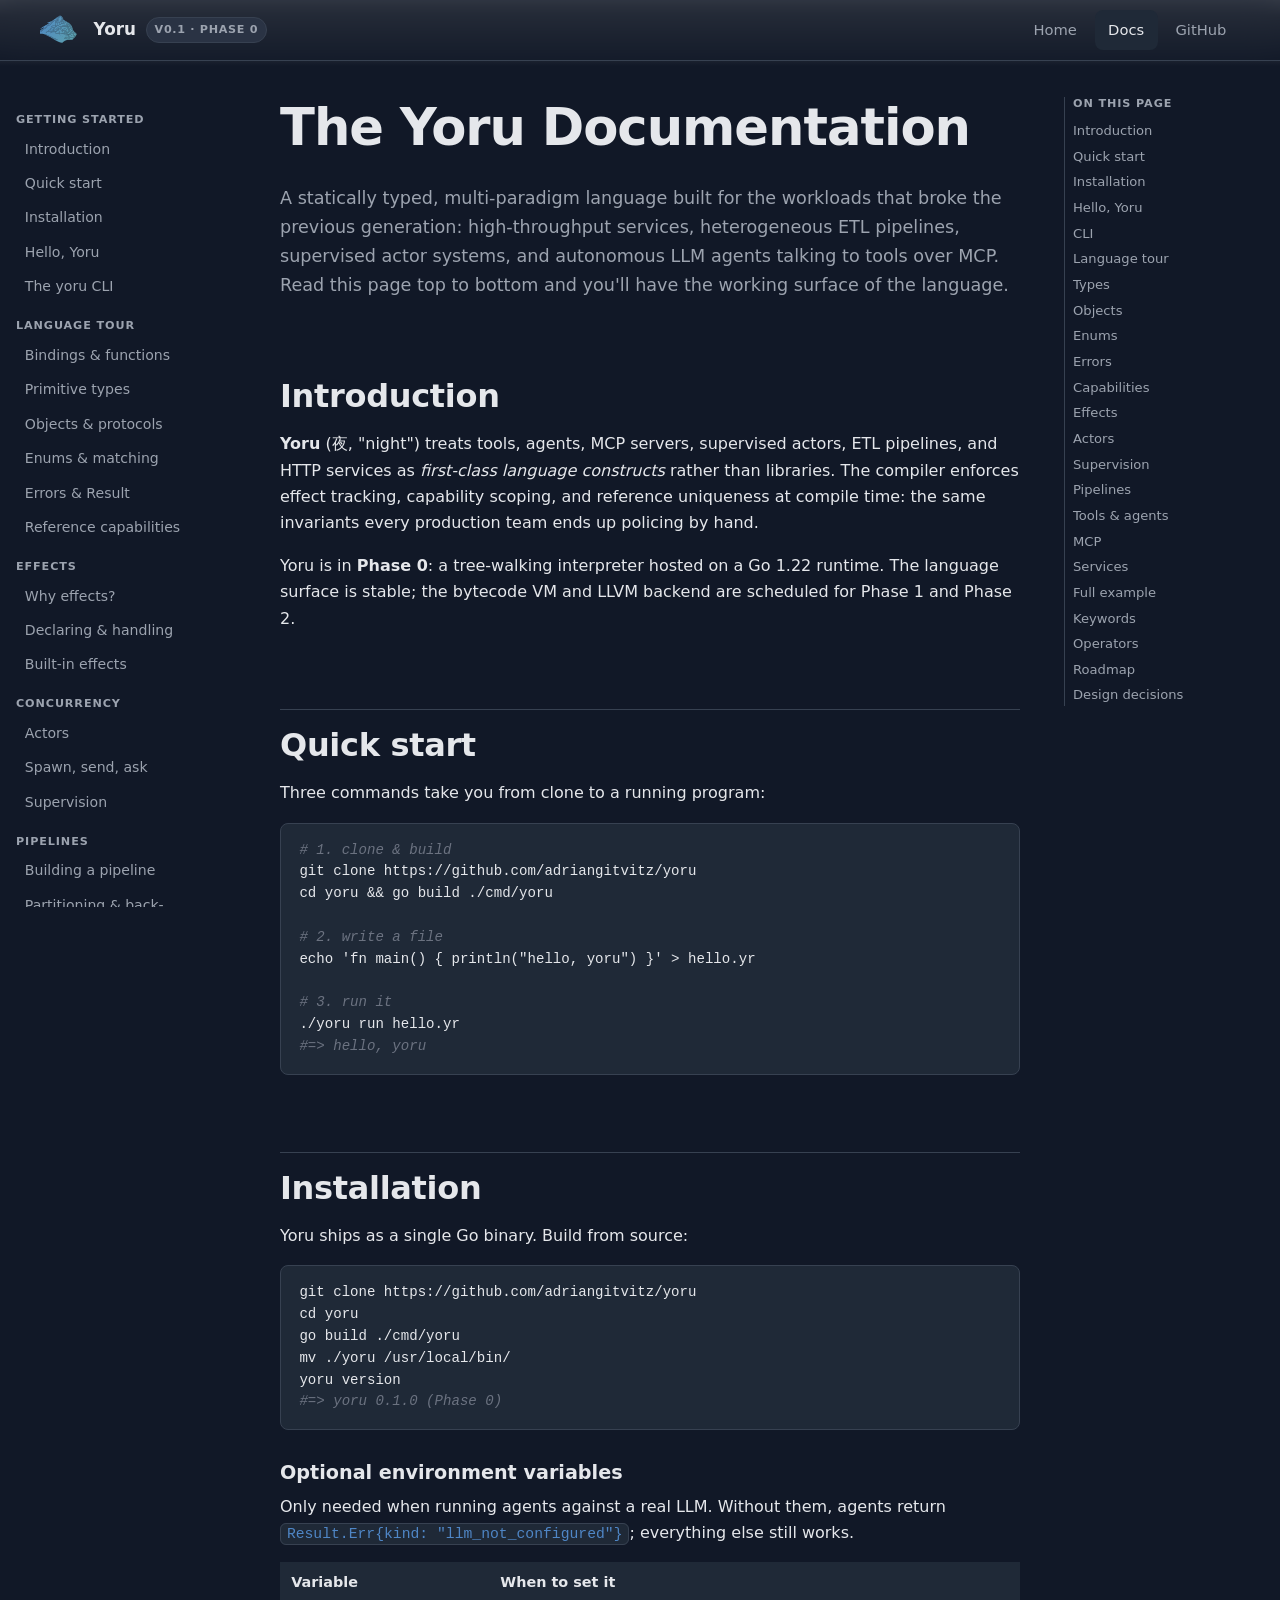
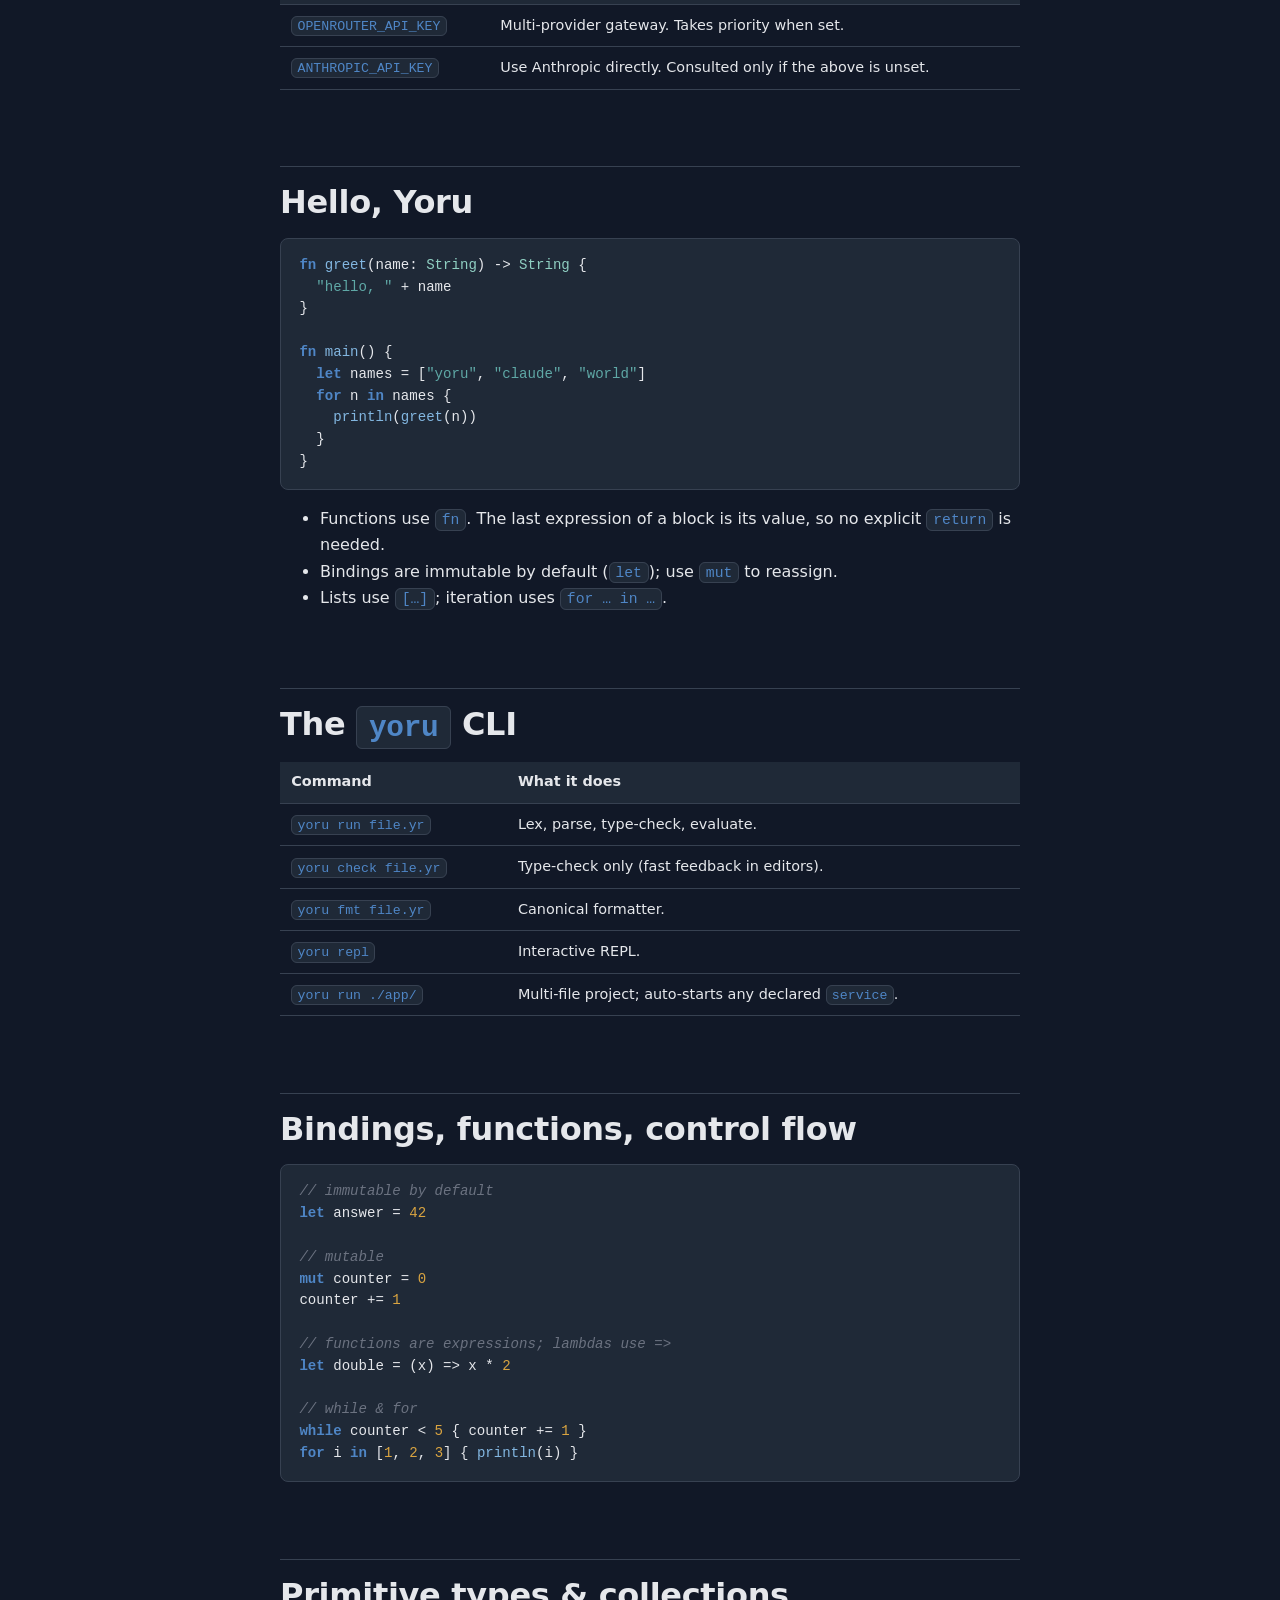
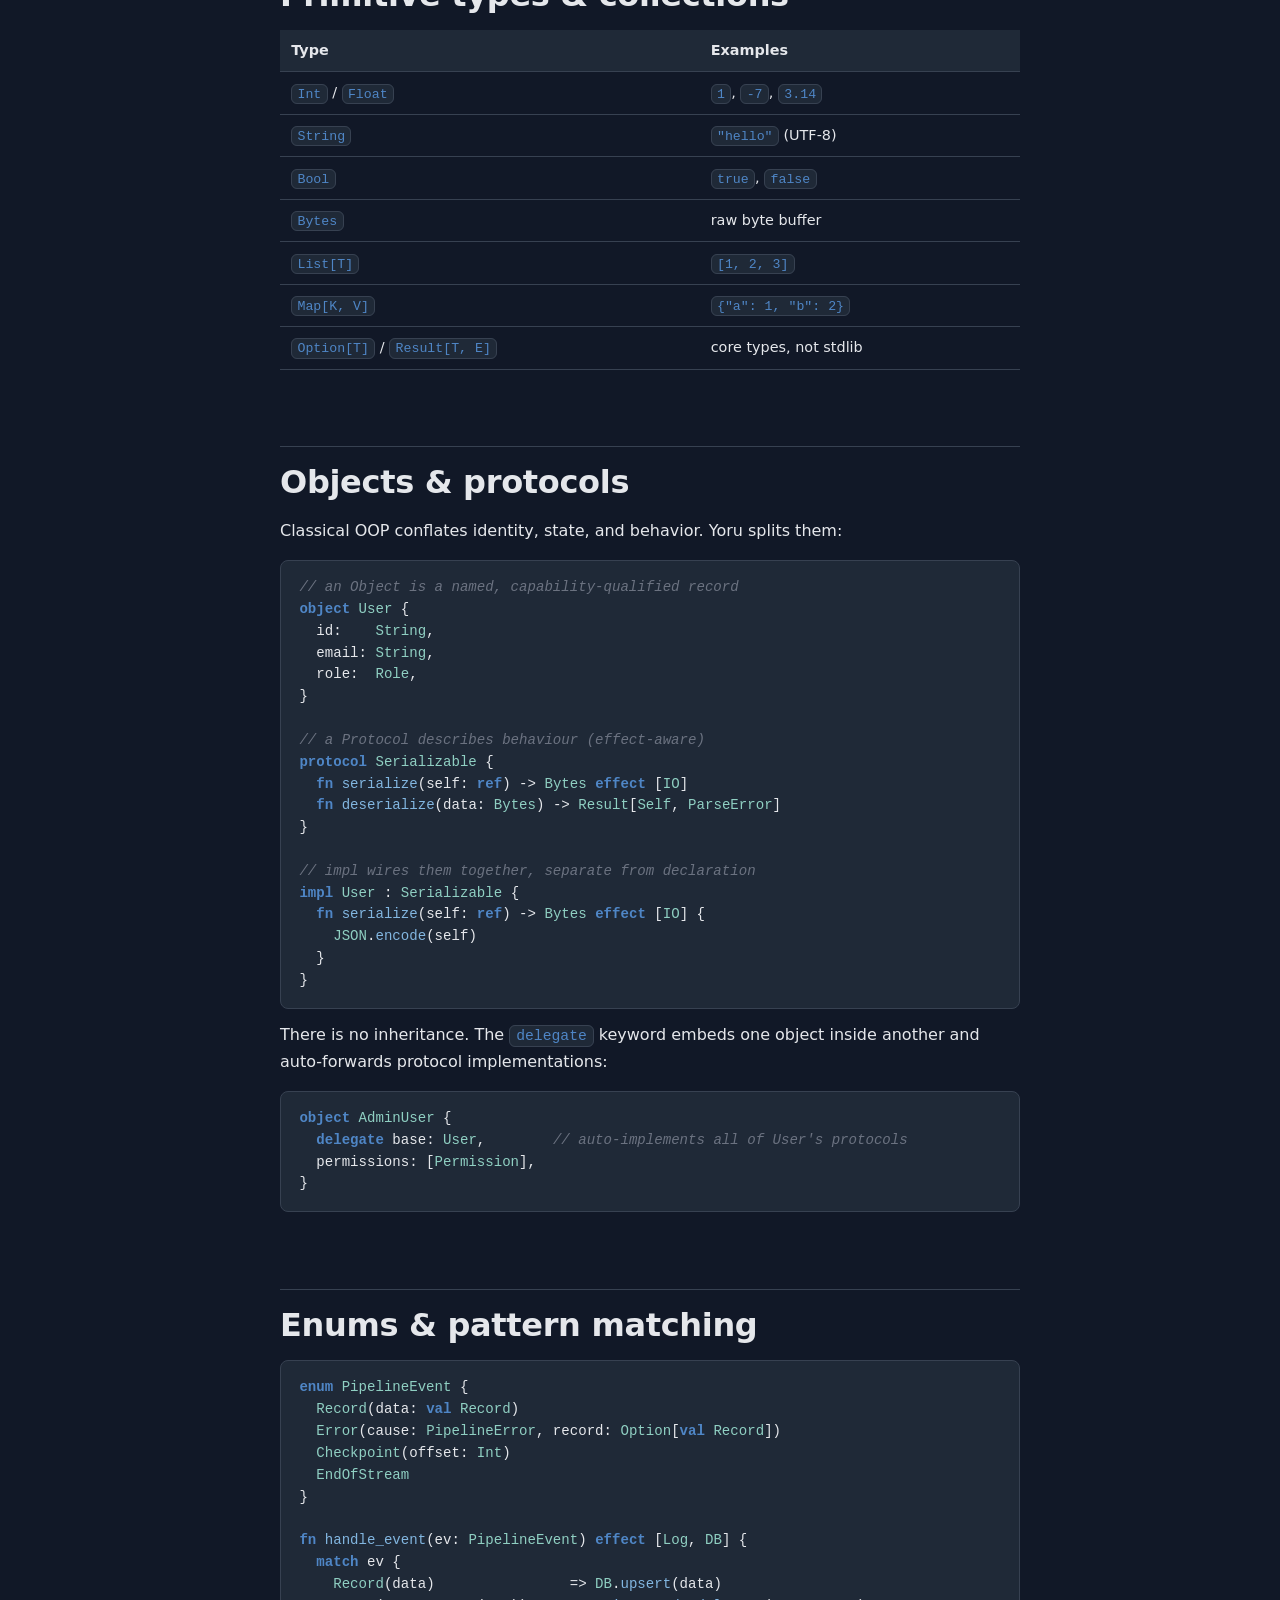
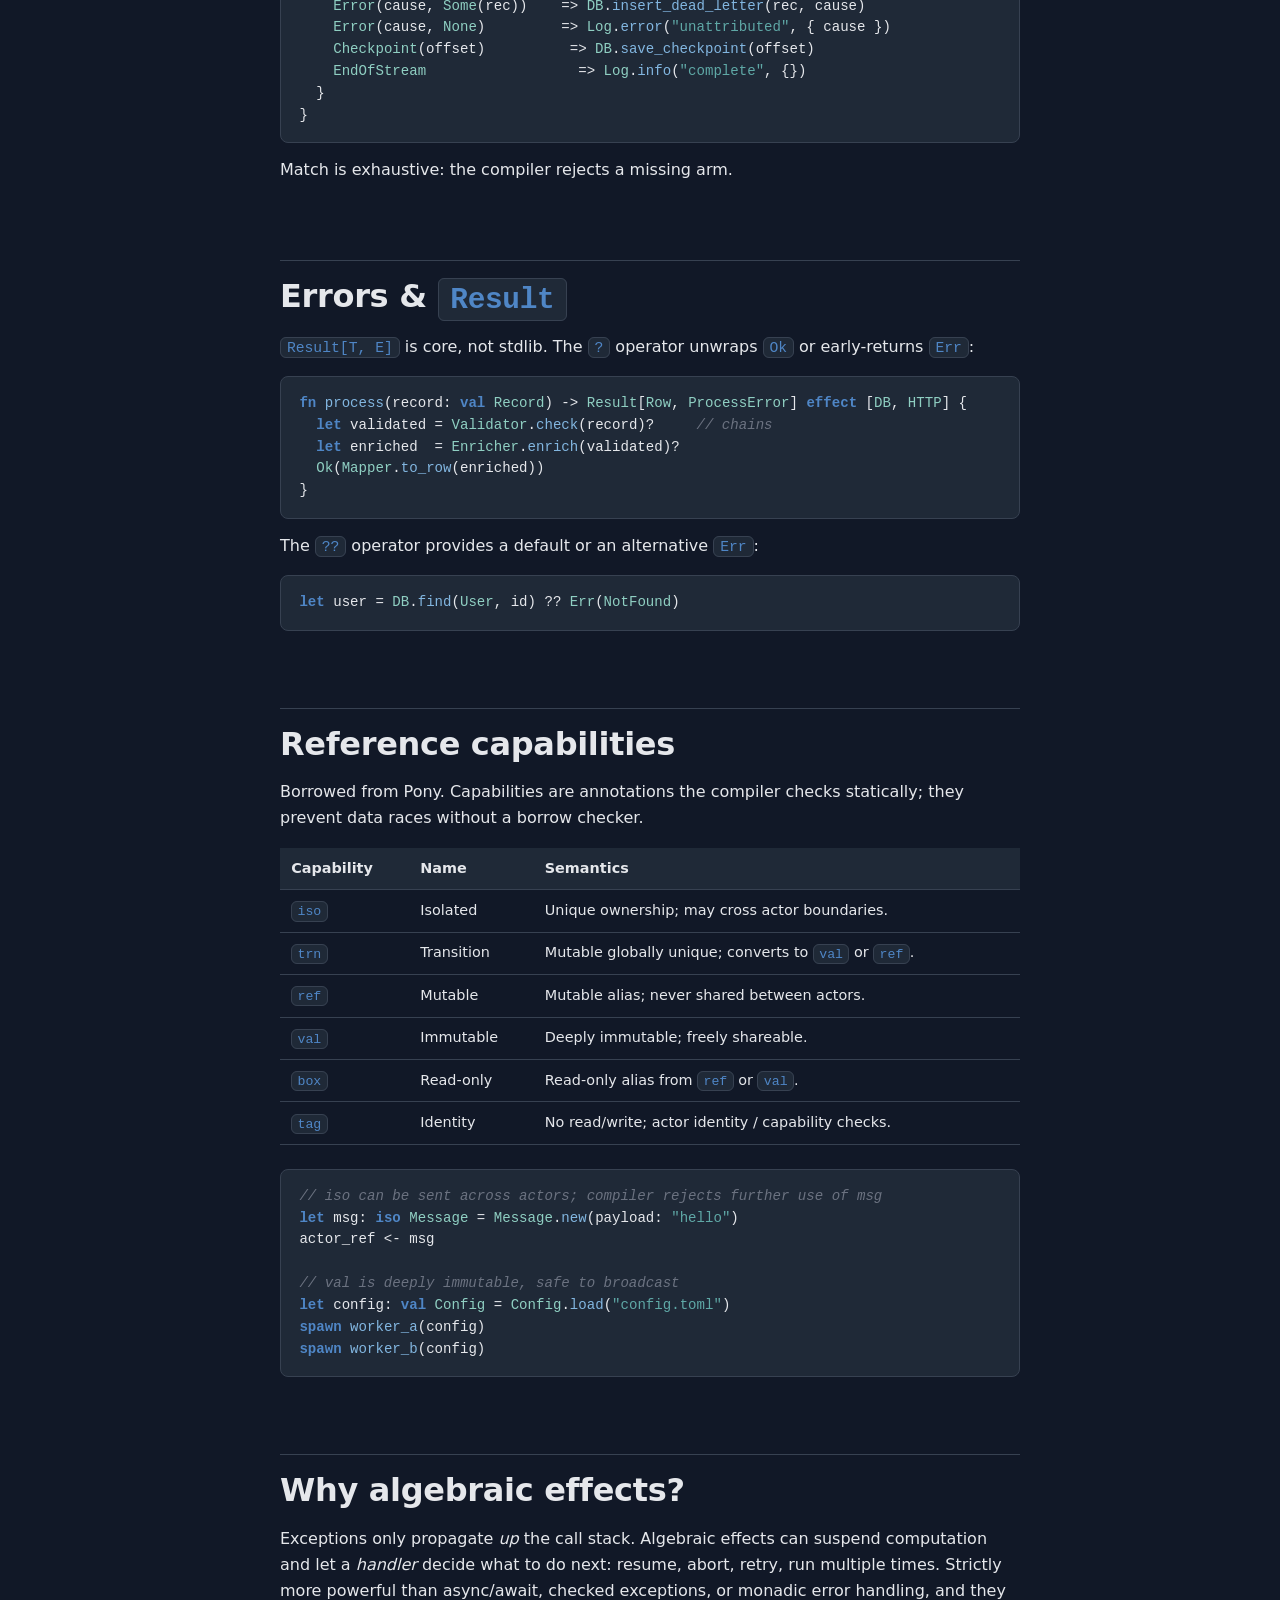
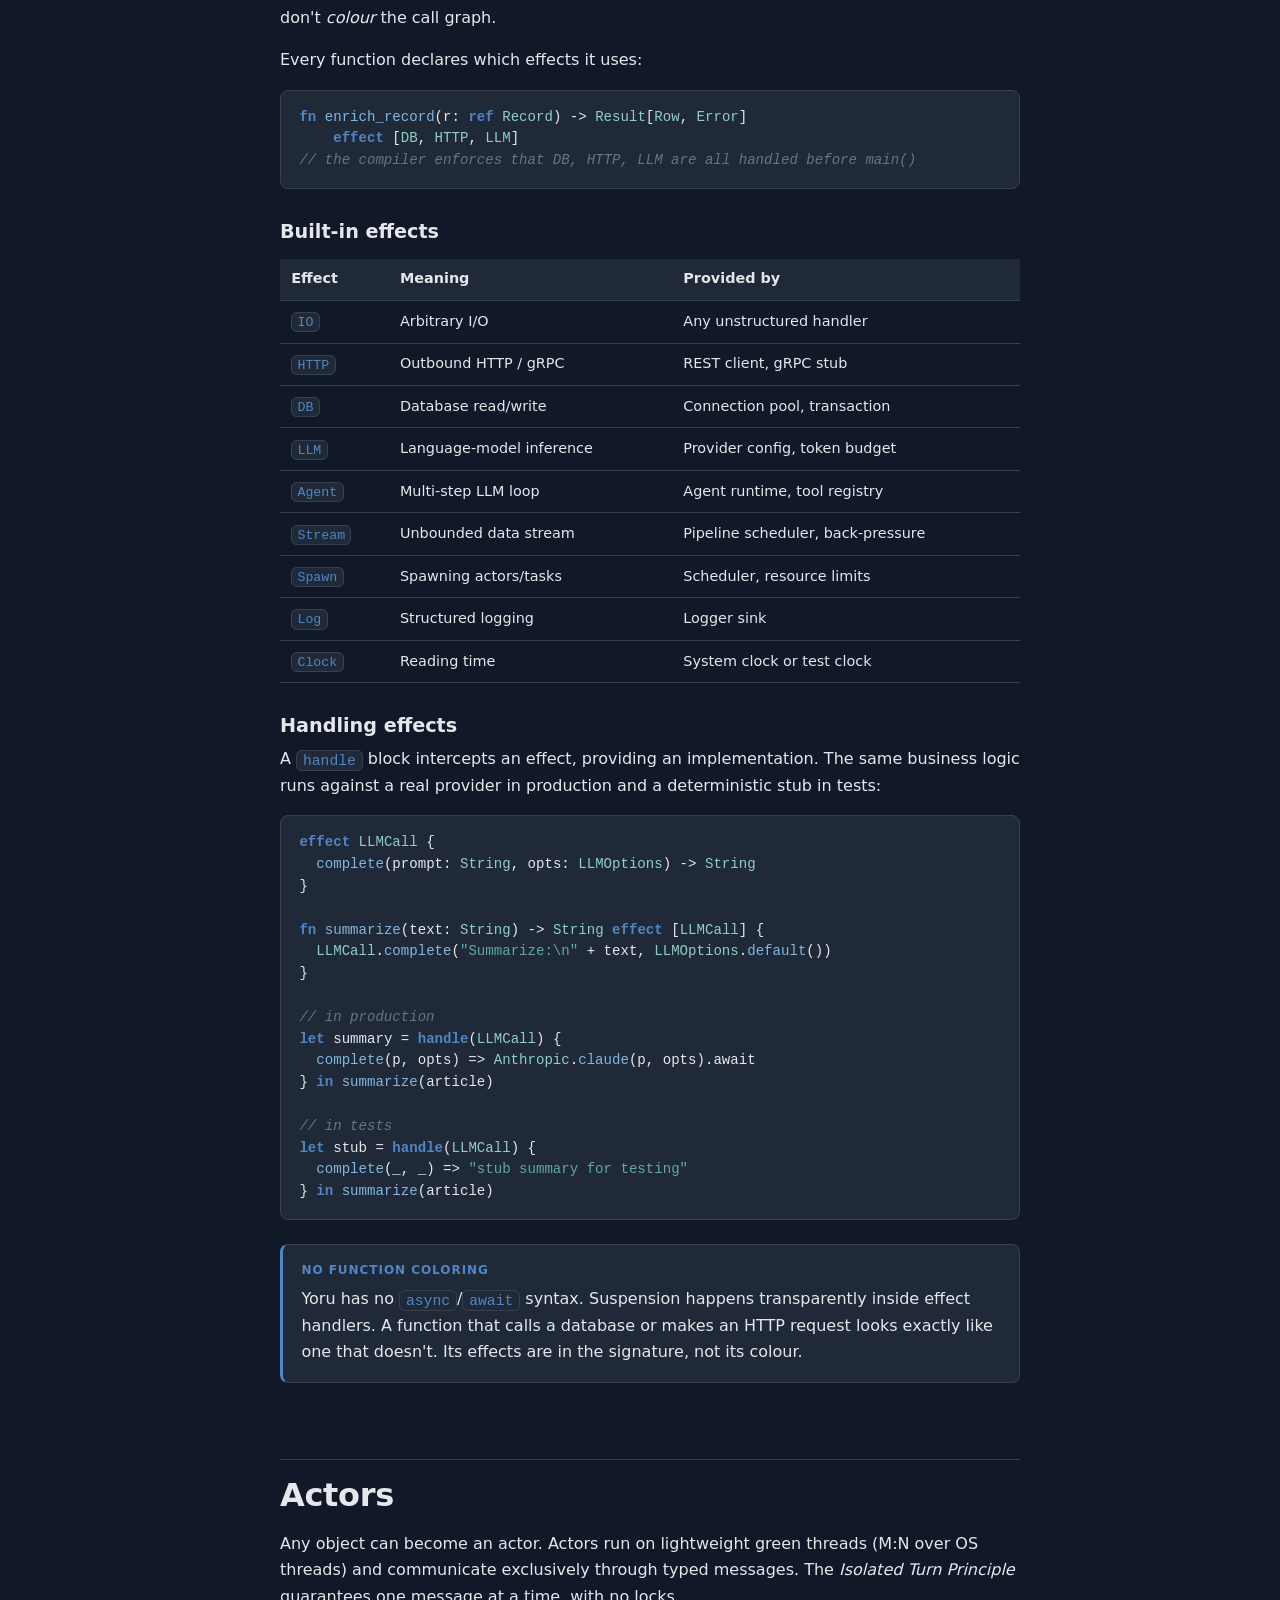
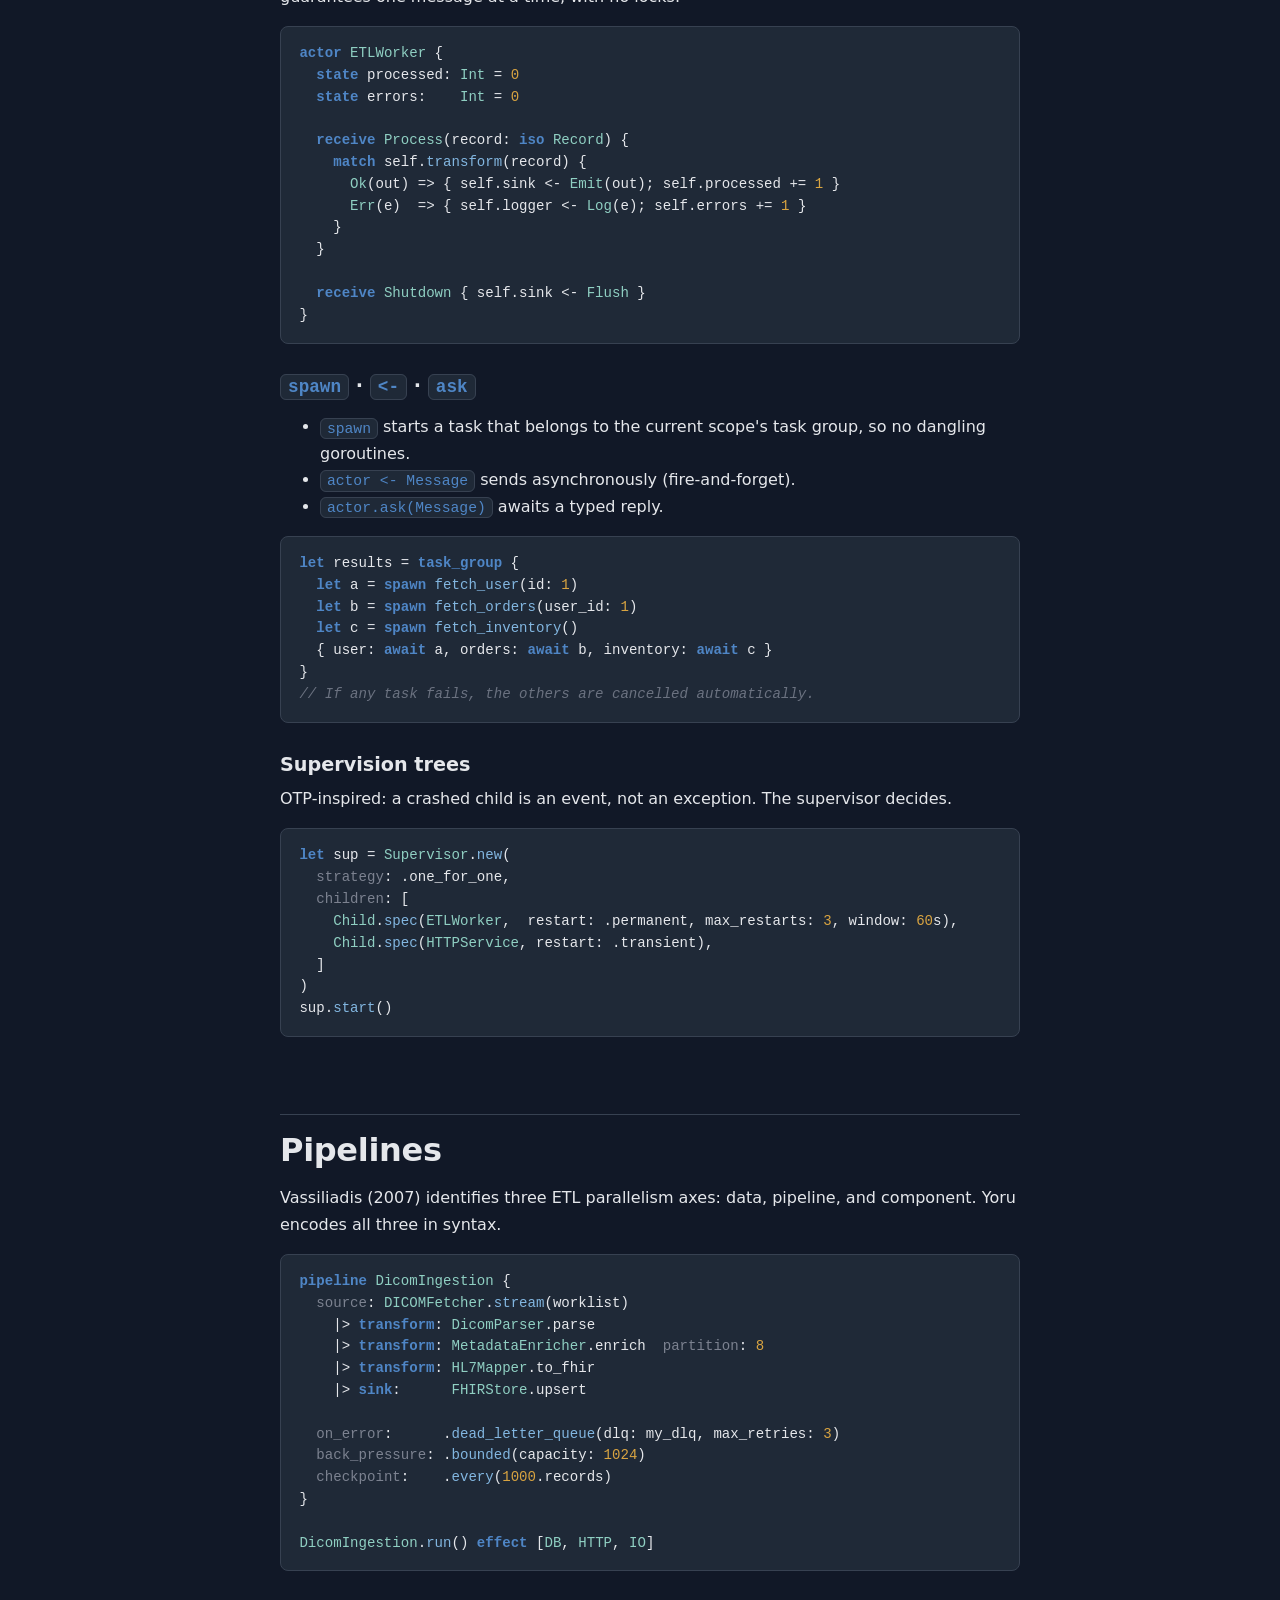
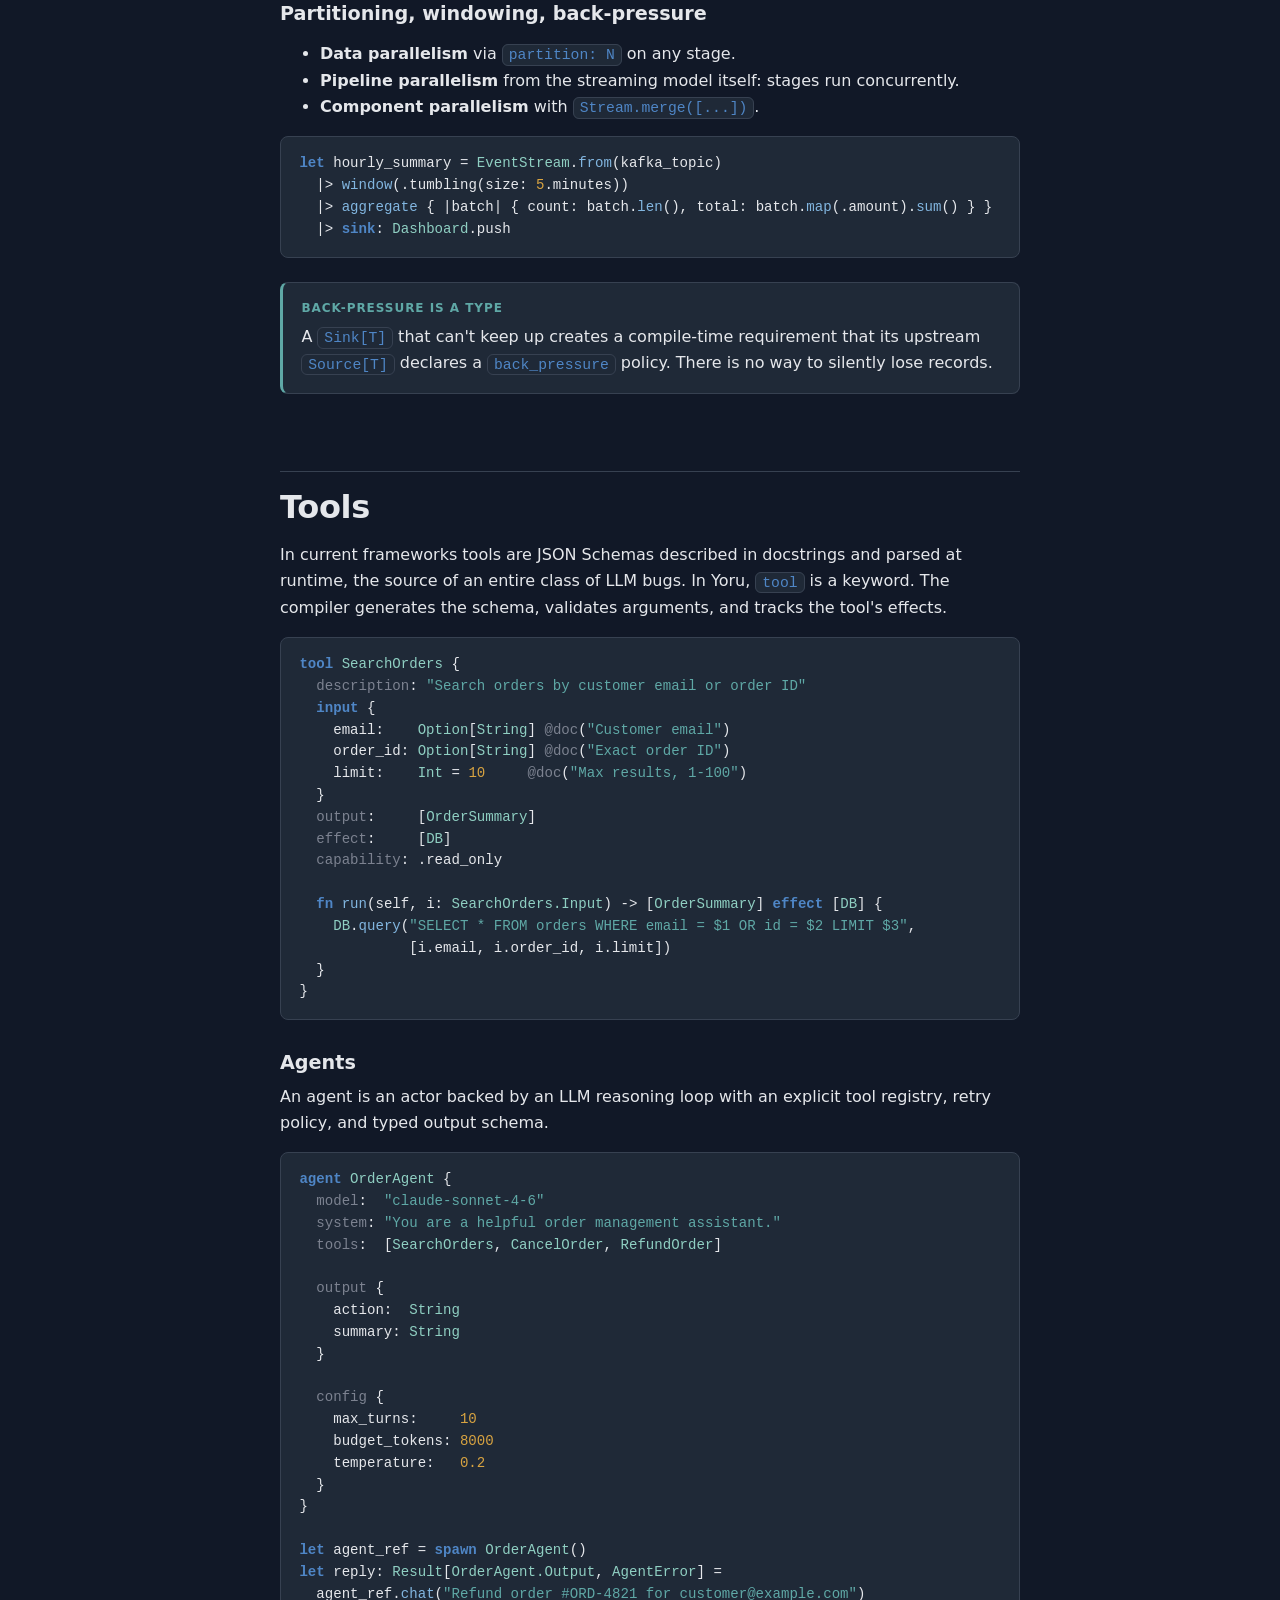
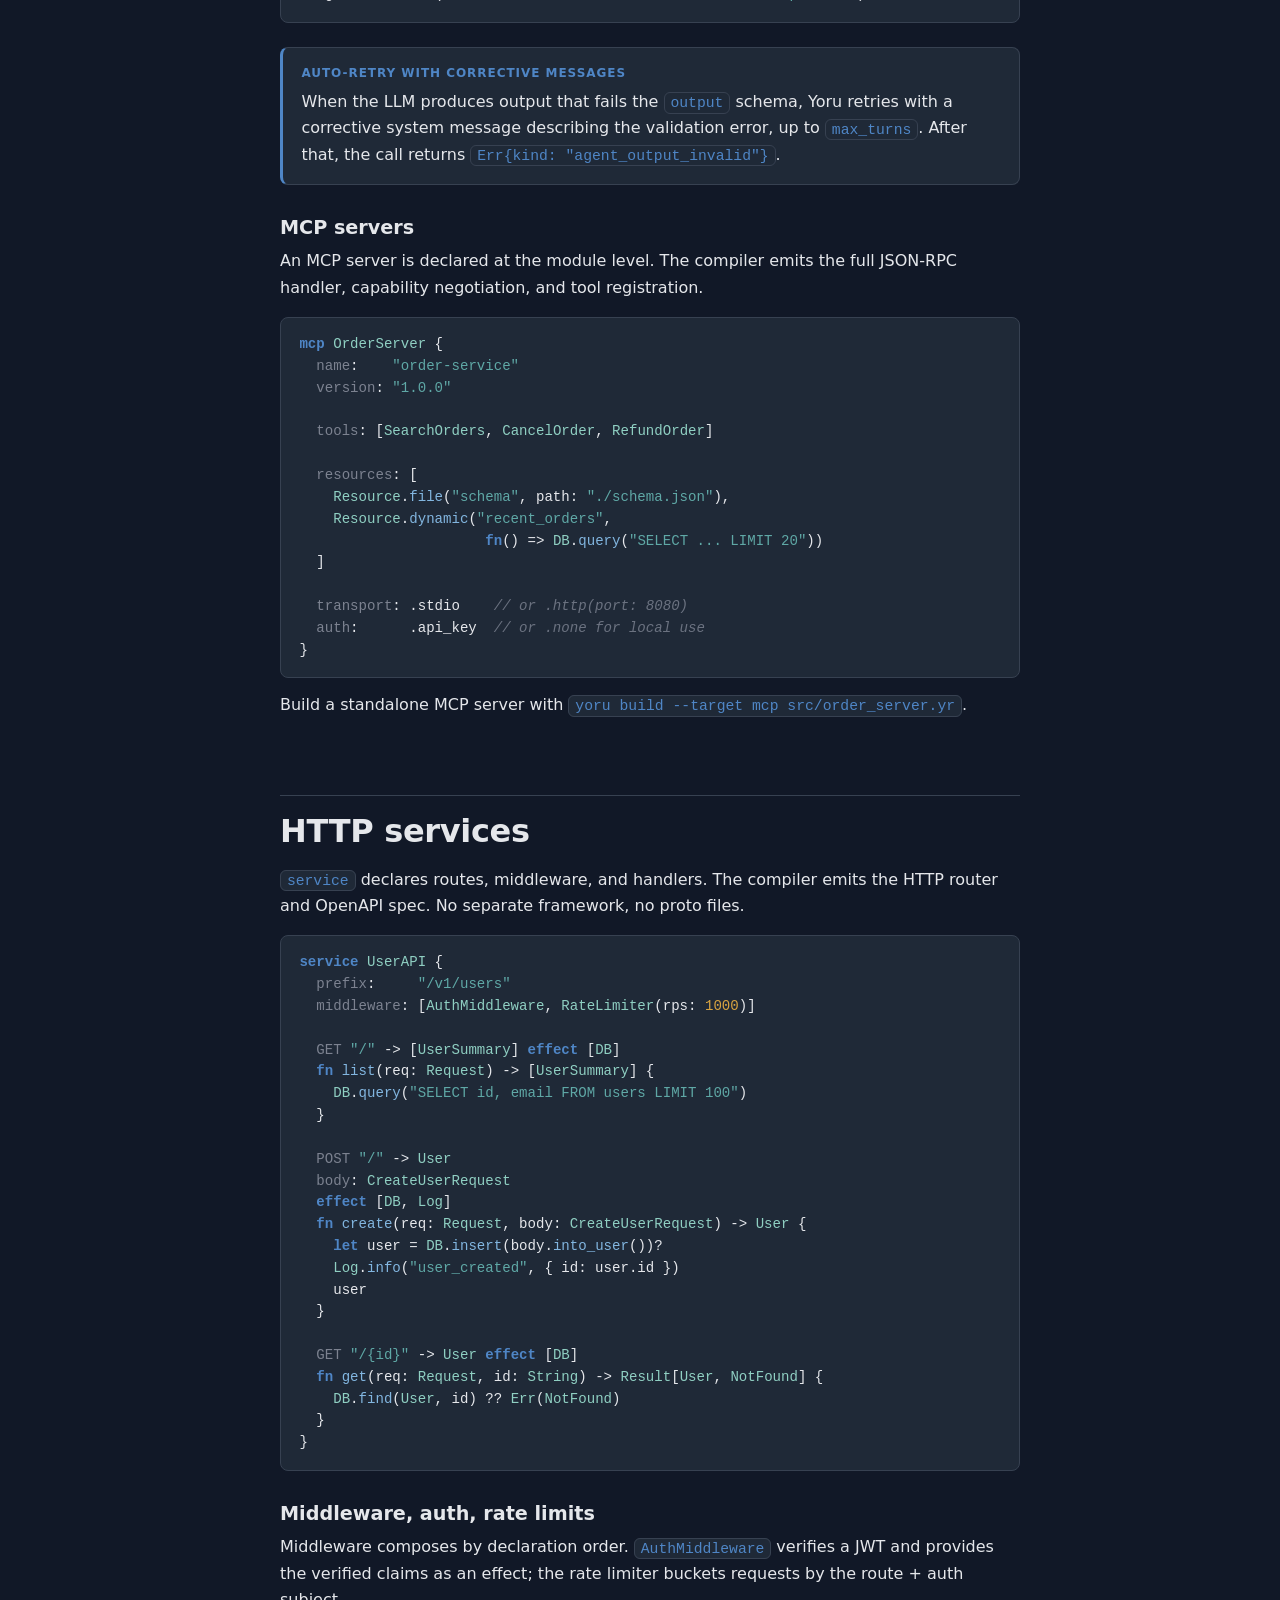
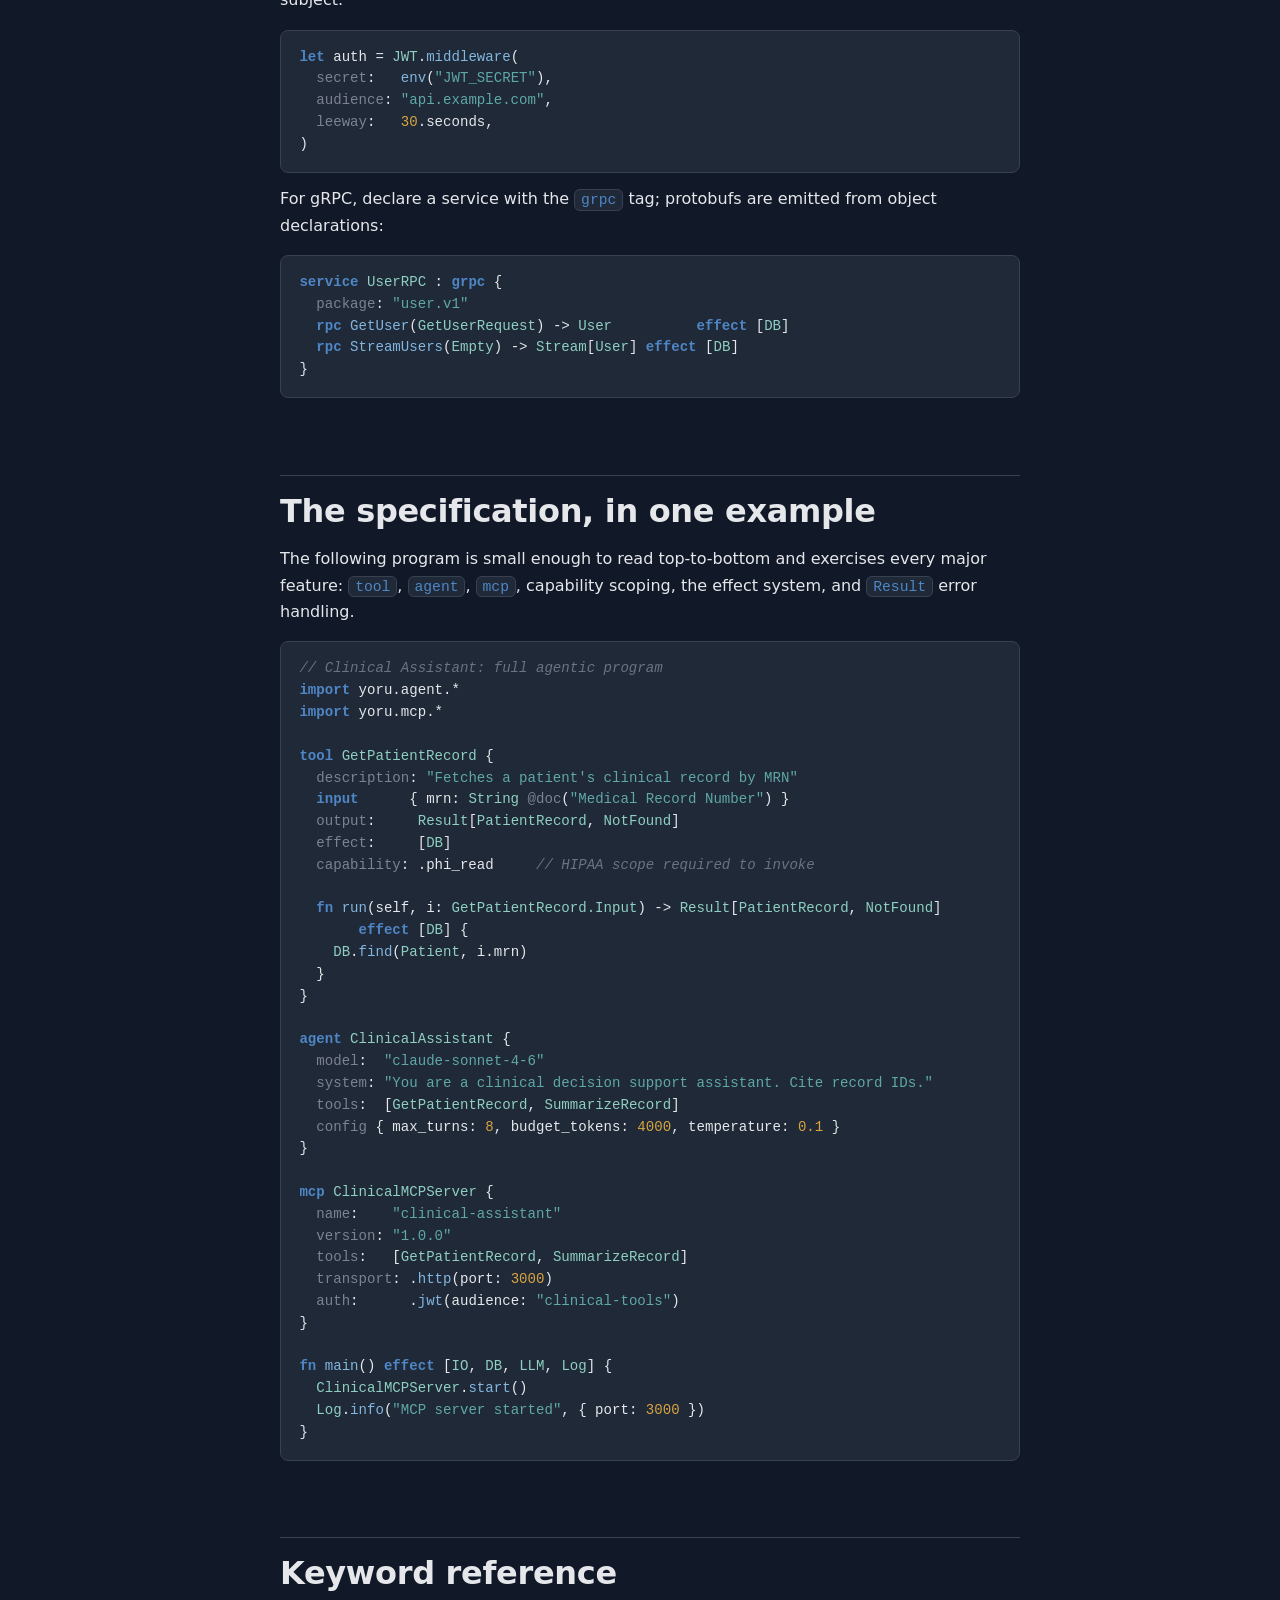
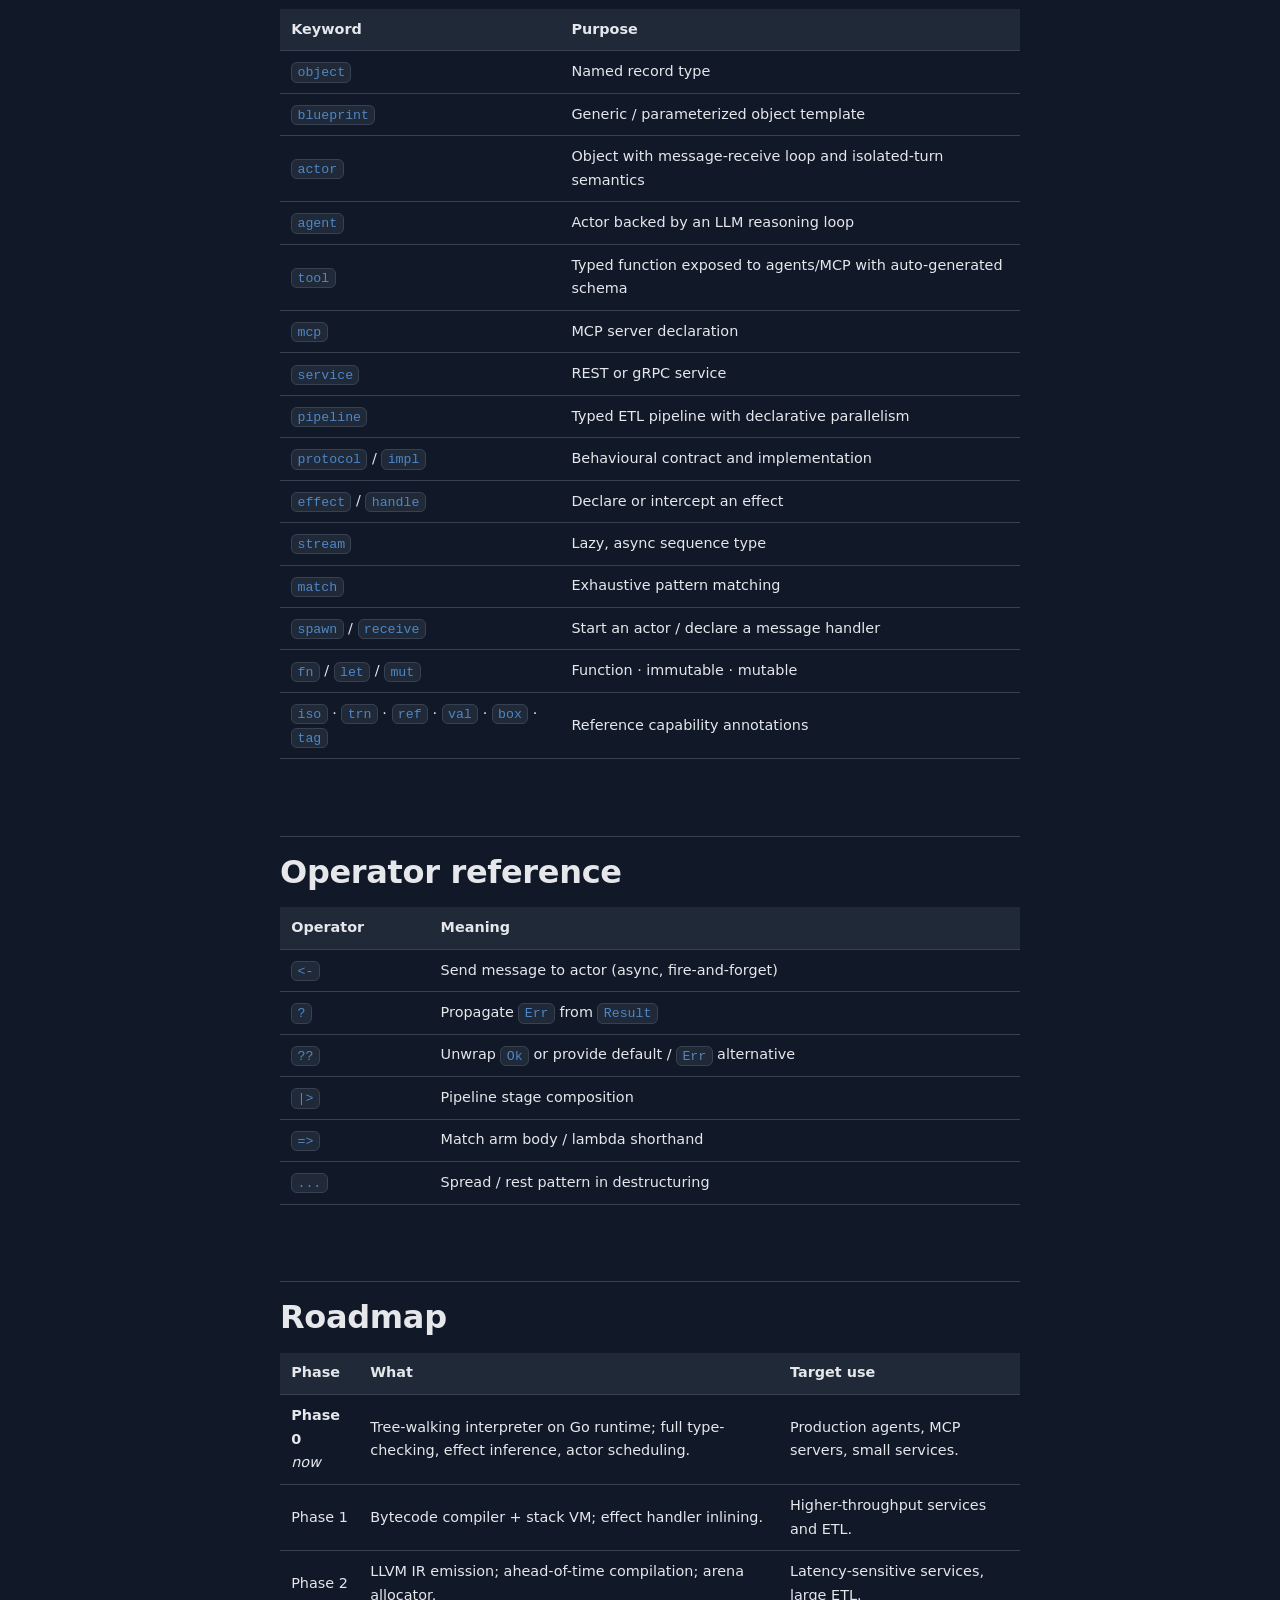
==== commit c2cbcfe6: "improvements" ====
--- a/docs/index.html
+++ b/docs/index.html
@@ -15,25 +15,15 @@
 <header class="topbar">
   <div class="container-wide container topbar-inner">
     <a href="../index.html" class="brand">
-      <span class="brand-mark">夜</span>
+      <span class="brand-mascot" role="img" aria-label="Yoru marten"></span>
       <span>Yoru</span>
       <span class="brand-tag">v0.1 · Phase 0</span>
     </a>
     <nav class="nav-links" id="primary-nav" aria-label="Primary">
       <a href="../index.html">Home</a>
       <a href="index.html" class="is-active">Docs</a>
-      <a href="index.html#spec">Spec</a>
       <a href="https://github.com/adriangitvitz/yoru" target="_blank" rel="noopener">GitHub</a>
     </nav>
-    <button class="theme-toggle" type="button" aria-label="Toggle theme">
-      <svg class="icon-dark" viewBox="0 0 24 24" fill="none" stroke="currentColor" stroke-width="2"
-           stroke-linecap="round" stroke-linejoin="round"><path d="M21 12.79A9 9 0 1 1 11.21 3 7 7 0 0 0 21 12.79z"/></svg>
-      <svg class="icon-light" viewBox="0 0 24 24" fill="none" stroke="currentColor" stroke-width="2"
-           stroke-linecap="round" stroke-linejoin="round">
-        <circle cx="12" cy="12" r="4"/>
-        <path d="M12 2v2M12 20v2M4.93 4.93l1.41 1.41M17.66 17.66l1.41 1.41M2 12h2M20 12h2M4.93 19.07l1.41-1.41M17.66 6.34l1.41-1.41"/>
-      </svg>
-    </button>
     <button class="menu-toggle" type="button" aria-label="Toggle menu" aria-expanded="false" aria-controls="primary-nav">
       <svg class="icon-open" viewBox="0 0 24 24" fill="none" stroke="currentColor" stroke-width="2" stroke-linecap="round" stroke-linejoin="round"><line x1="3" y1="6" x2="21" y2="6"/><line x1="3" y1="12" x2="21" y2="12"/><line x1="3" y1="18" x2="21" y2="18"/></svg>
       <svg class="icon-close" viewBox="0 0 24 24" fill="none" stroke="currentColor" stroke-width="2" stroke-linecap="round" stroke-linejoin="round"><line x1="18" y1="6" x2="6" y2="18"/><line x1="6" y1="6" x2="18" y2="18"/></svg>
@@ -794,7 +784,7 @@
 
 <footer class="footer">
   <div class="container container-wide footer-bottom">
-    <span><a href="../index.html" style="display:inline-flex;align-items:center;gap:.4rem;color:inherit;text-decoration:none;"><span class="brand-mark">夜</span> Yoru v0.1.0 · Phase 0 · MIT</a></span>
+    <span><a href="../index.html" style="color:inherit;text-decoration:none;">Yoru v0.1.0 · Phase 0 · MIT</a></span>
     <span><em>"In the night, things become clear that daylight obscures."</em></span>
   </div>
 </footer>
--- a/assets/css/style.css
+++ b/assets/css/style.css
@@ -1,27 +1,27 @@
 :root {
-  --bg:           #0b0d14;
-  --surface:      #141826;
-  --surface-alt:  #1c2236;
-  --border:       #2a3148;
-  --text:         #e6e8f0;
-  --muted:        #9aa3bd;
-  --violet:       #a78bfa;
-  --cyan:         #67e8f9;
-  --amber:        #fbbf24;
-  --rose:         #fb7185;
-
-  --code-kw:      #c4b5fd;
-  --code-str:     #86efac;
-  --code-num:     #fdba74;
-  --code-comment: #7a86a8;
-  --code-fn:      #67e8f9;
-  --code-type:    #fbbf24;
+  --bg:           #111827;
+  --surface:      #1F2937;
+  --surface-alt:  #2A3344;
+  --border:       #374151;
+  --text:         #E5E7EB;
+  --muted:        #9CA3AF;
+  --violet:       #4F86C6;
+  --cyan:         #5FA8A6;
+  --amber:        #D9A441;
+  --rose:         #7C8290;
+
+  --code-kw:      #4F86C6;
+  --code-str:     #5FA8A6;
+  --code-num:     #D9A441;
+  --code-comment: #6B7280;
+  --code-fn:      #82B6E0;
+  --code-type:    #8FCFC2;
 
   --grad: linear-gradient(120deg, var(--violet), var(--cyan));
-  --grad-warm: linear-gradient(120deg, var(--amber), var(--rose));
+  --grad-warm: linear-gradient(120deg, var(--cyan), var(--amber));
 
   --shadow-lg: 0 30px 60px -20px rgba(0,0,0,0.6),
-               0 10px 30px -10px rgba(167,139,250,0.15);
+               0 10px 30px -10px rgba(79,134,198,0.18);
   --shadow-md: 0 8px 20px -6px rgba(0,0,0,0.5);
 
   --radius:    12px;
@@ -45,17 +45,17 @@
   --border:       #d6d1c4;
   --text:         #1a1d2b;
   --muted:        #4f5570;
-  --violet:       #6d28d9;
-  --cyan:         #0e7490;
-  --amber:        #b45309;
-  --rose:         #be123c;
-
-  --code-kw:      #6d28d9;
-  --code-str:     #007526;
-  --code-num:     #a54700;
-  --code-comment: #6b7280;
-  --code-fn:      #0e7490;
-  --code-type:    #b45309;
+  --violet:       #2a2e3e;
+  --cyan:         #44495c;
+  --amber:        #5e637a;
+  --rose:         #6c7188;
+
+  --code-kw:      #2a2e3e;
+  --code-str:     #4a4f60;
+  --code-num:     #5e637a;
+  --code-comment: #888d9c;
+  --code-fn:      #44495c;
+  --code-type:    #383d50;
 
   --shadow-lg: 0 30px 60px -20px rgba(26,29,43,0.25),
                0 10px 30px -10px rgba(109,40,217,0.10);
@@ -73,7 +73,14 @@
   font-size: 16px;
   line-height: 1.65;
   color: var(--text);
-  background: var(--bg);
+  background-color: var(--bg);
+  background-image: linear-gradient(to bottom,
+              #C8C8C8 0%,
+              #6A6B6E 14%,
+              #111827 55%);
+  background-repeat: no-repeat;
+  background-position: top;
+  background-size: 100% 120px;
   -webkit-font-smoothing: antialiased;
   text-rendering: optimizeLegibility;
 }
@@ -122,7 +129,7 @@
   hr { margin: 4rem 0; }
 }
 
-::selection { background: rgba(167,139,250,0.45); color: var(--text); }
+::selection { background: rgba(79,134,198,0.45); color: var(--text); }
 
 .container {
   width: 100%;
@@ -172,13 +179,21 @@
   .brand { gap: 0.6rem; font-size: 1.05rem; }
 }
 .brand:hover { text-decoration: none; color: var(--text); }
-.brand-mark {
-  font-family: var(--font-serif);
-  font-size: 1.5rem;
+.brand-mascot {
+  display: inline-block;
+  width: 44px;
+  height: 44px;
+  flex-shrink: 0;
   background: var(--grad);
-  -webkit-background-clip: text;
-  background-clip: text;
-  color: transparent;
+  -webkit-mask-image: url(../img/marten_profile_nobg.svg);
+  mask-image: url(../img/marten_profile_nobg.svg);
+  -webkit-mask-repeat: no-repeat;
+  mask-repeat: no-repeat;
+  -webkit-mask-size: 150% auto;
+  mask-size: 150% auto;
+  -webkit-mask-position: 71% 50%;
+  mask-position: 71% 50%;
+  filter: drop-shadow(0 0 10px color-mix(in srgb, var(--violet) 35%, transparent));
 }
 .brand-tag {
   font-size: 0.7rem;
@@ -263,26 +278,6 @@
   }
 }
 
-.theme-toggle {
-  background: var(--surface);
-  border: 1px solid var(--border);
-  color: var(--muted);
-  width: 40px; height: 40px;
-  border-radius: 999px;
-  display: inline-flex; align-items: center; justify-content: center;
-  cursor: pointer;
-  flex-shrink: 0;
-  transition: color .15s, background .15s, transform .15s;
-}
-@media (min-width: 800px) {
-  .theme-toggle { width: 36px; height: 36px; }
-}
-.theme-toggle:hover { color: var(--text); transform: rotate(15deg); }
-.theme-toggle svg { width: 18px; height: 18px; }
-[data-theme="dark"] .icon-light,
-[data-theme="light"] .icon-dark { display: none; }
-:root:not([data-theme]) .icon-light { display: none; }  /* default = dark */
-
 
 .hero {
   position: relative;
@@ -300,8 +295,8 @@
   transform: translateX(-50%);
   width: min(60rem, 130vw);
   height: 30rem;
-  background: radial-gradient(closest-side, rgba(167,139,250,0.30), transparent 70%),
-              radial-gradient(closest-side, rgba(103,232,249,0.22), transparent 70%);
+  background: radial-gradient(closest-side, rgba(79,134,198,0.30), transparent 70%),
+              radial-gradient(closest-side, rgba(95,168,166,0.22), transparent 70%);
   background-position: 30% 50%, 70% 50%;
   background-repeat: no-repeat;
   filter: blur(40px);
@@ -357,9 +352,16 @@
   background-clip: text;
   color: transparent;
 }
-.hero-kanji {
-  font-family: var(--font-serif);
-  font-weight: 700;
+
+.hero-familiarity {
+  font-size: 0.92rem;
+  color: var(--cyan);
+  font-weight: 600;
+  letter-spacing: 0.01em;
+  margin: 0.2rem 0 0.9rem;
+}
+@media (min-width: 640px) {
+  .hero-familiarity { font-size: 1rem; }
 }
 
 .hero-sub {
@@ -393,11 +395,16 @@
   .cta-row .btn { flex: 1 1 100%; }
 }
 .btn-primary {
-  background: var(--grad);
-  color: #0b0d14;
+  background: var(--amber);
+  color: var(--bg);
   box-shadow: var(--shadow-md);
 }
-.btn-primary:hover { transform: translateY(-1px); text-decoration: none; color: #0b0d14; }
+.btn-primary:hover {
+  transform: translateY(-1px);
+  text-decoration: none;
+  color: var(--bg);
+  background: color-mix(in srgb, var(--amber) 90%, white);
+}
 .btn-secondary {
   background: var(--surface);
   color: var(--text);
@@ -514,6 +521,107 @@
   .section-lead { font-size: 1.1rem; margin-bottom: 2rem; }
 }
 
+.section-identity {
+  text-align: center;
+}
+.section-identity h2 {
+  margin-bottom: 1rem;
+  font-size: clamp(1.6rem, 3.2vw, 2.2rem);
+}
+.identity-lead {
+  font-size: 1rem;
+  color: var(--muted);
+  max-width: 38rem;
+  margin: 0 auto 1.5rem;
+}
+@media (min-width: 640px) {
+  .identity-lead { font-size: 1.1rem; }
+}
+.identity-tags {
+  display: flex;
+  flex-wrap: wrap;
+  justify-content: center;
+  gap: 0.5rem;
+  margin: 1.5rem auto 2rem;
+  max-width: 36rem;
+}
+.identity-tags span {
+  font-size: 0.78rem;
+  font-weight: 600;
+  letter-spacing: 0.04em;
+  padding: 0.35rem 0.8rem;
+  border-radius: 999px;
+  background: var(--surface);
+  border: 1px solid var(--border);
+  color: var(--muted);
+}
+.identity-cta {
+  display: flex;
+  gap: 0.6rem;
+  justify-content: center;
+  flex-wrap: wrap;
+}
+
+.section-start { position: relative; overflow: hidden; padding-bottom: 1rem; }
+.section-start h2 { margin-bottom: 1rem; }
+.section-start .section-lead { margin-bottom: 2.5rem; max-width: 32rem; }
+@media (min-width: 768px) {
+  .section-start h2 { margin-bottom: 1.25rem; }
+  .section-start .section-lead { margin-bottom: 3rem; }
+}
+
+.feature-time {
+  display: inline-block;
+  font-family: var(--font-mono);
+  font-size: 0.7rem;
+  letter-spacing: 0.06em;
+  text-transform: uppercase;
+  color: var(--cyan);
+  background: color-mix(in srgb, var(--cyan) 14%, transparent);
+  border: 1px solid color-mix(in srgb, var(--cyan) 30%, var(--border));
+  padding: 0.18rem 0.5rem;
+  border-radius: 999px;
+  margin-bottom: 0.45rem;
+  font-weight: 700;
+}
+
+.start-mascot-wrap {
+  position: relative;
+  margin-top: 3rem;
+  min-height: 180px;
+  pointer-events: none;
+}
+.start-mascot {
+  position: absolute;
+  right: -2rem;
+  bottom: -3rem;
+  width: clamp(180px, 32vw, 360px);
+  height: auto;
+  display: block;
+  z-index: 1;
+  filter: drop-shadow(0 6px 16px rgba(0,0,0,0.35));
+}
+.start-mascot-caption {
+  position: relative;
+  z-index: 2;
+  font-family: var(--font-serif);
+  font-style: italic;
+  font-size: 0.95rem;
+  color: var(--muted);
+  max-width: 22rem;
+  margin: 0;
+  padding-top: 1.5rem;
+}
+@media (min-width: 700px) {
+  .start-mascot-wrap { min-height: 220px; }
+  .start-mascot { right: -3rem; bottom: -4rem; }
+  .start-mascot-caption { padding-top: 3rem; }
+}
+@media (min-width: 1024px) {
+  .start-mascot-wrap { min-height: 260px; }
+  .start-mascot { right: -4rem; bottom: -5rem; }
+}
+
 .feature-grid {
   display: grid;
   gap: 1rem;
@@ -538,7 +646,9 @@
   border-color: color-mix(in srgb, var(--violet) 50%, var(--border));
   transform: translateY(-2px);
   box-shadow: var(--shadow-md);
-}
+  text-decoration: none;
+}
+a.feature:hover, a.feature:hover * { text-decoration: none; }
 .feature h3 {
   font-size: 1.05rem;
   margin: 0.5rem 0 0.35rem;
@@ -557,28 +667,159 @@
 .feature-icon svg { width: 20px; height: 20px; }
 
 
+.shape-grid {
+  display: grid;
+  gap: 1rem;
+  grid-template-columns: 1fr;
+}
+@media (min-width: 700px)  { .shape-grid { grid-template-columns: repeat(2, 1fr); } }
+@media (min-width: 1024px) { .shape-grid { grid-template-columns: repeat(4, 1fr); } }
+
+.shape {
+  position: relative;
+  background: var(--surface);
+  border: 1px solid var(--border);
+  border-radius: var(--radius);
+  padding: 1.25rem 1.25rem 1.35rem;
+  display: flex;
+  flex-direction: column;
+  gap: 0.4rem;
+}
+.shape-kw {
+  font-size: 0.78rem;
+  letter-spacing: 0.04em;
+  color: var(--muted);
+  margin-bottom: 0.2rem;
+}
+.shape-kw code {
+  font-size: 0.95rem;
+  padding: 0.15rem 0.45rem;
+  color: var(--violet);
+  background: color-mix(in srgb, var(--violet) 12%, transparent);
+  border-color: color-mix(in srgb, var(--violet) 28%, var(--border));
+}
+.shape h3 { font-size: 1.05rem; margin: 0; }
+.shape p  { color: var(--muted); font-size: 0.92rem; margin: 0; }
+
+
+.proof-timeline {
+  list-style: none;
+  padding: 0;
+  margin: 0;
+  position: relative;
+}
+
+.proof-row {
+  position: relative;
+  display: grid;
+  grid-template-columns: 32px minmax(0, 1fr);
+  gap: 0.9rem 1.25rem;
+  padding: 0 0 2.25rem 0;
+}
+.proof-row:last-child { padding-bottom: 0; }
+
+.proof-marker {
+  position: relative;
+  display: flex;
+  justify-content: center;
+}
+.proof-marker .proof-num {
+  position: relative;
+  z-index: 1;
+  font-family: var(--font-mono);
+  font-size: 0.72rem;
+  letter-spacing: 0.1em;
+  color: var(--cyan);
+  background: var(--bg);
+  border: 1px solid color-mix(in srgb, var(--cyan) 35%, var(--border));
+  padding: 0.3rem 0.45rem;
+  border-radius: 999px;
+  line-height: 1;
+  font-weight: 700;
+}
+.proof-row:not(:last-child) .proof-marker::after {
+  content: "";
+  position: absolute;
+  top: 1.85rem;
+  bottom: -2.25rem;
+  left: 50%;
+  width: 1px;
+  background: linear-gradient(to bottom,
+              color-mix(in srgb, var(--cyan) 35%, var(--border)),
+              var(--border));
+  transform: translateX(-50%);
+}
+
+.proof-text { min-width: 0; }
+.proof-text h3 {
+  font-size: 1.1rem;
+  margin: 0 0 0.4rem;
+}
+.proof-text p {
+  color: var(--muted);
+  font-size: 0.94rem;
+  margin: 0;
+  max-width: 36rem;
+}
+
+.proof-code {
+  grid-column: 2;
+  margin-top: 0.85rem;
+  background: var(--surface);
+  border: 1px solid var(--border);
+  border-radius: var(--radius);
+  box-shadow: var(--shadow-md);
+  overflow: hidden;
+}
+.proof-code pre {
+  margin: 0;
+  padding: 0.95rem 1.1rem;
+  background: var(--surface);
+  font-size: 0.82rem;
+  line-height: 1.55;
+  overflow-x: auto;
+  -webkit-overflow-scrolling: touch;
+}
+
+@media (min-width: 900px) {
+  .proof-row {
+    grid-template-columns: 60px minmax(0, 1fr) minmax(0, 1.1fr);
+    gap: 1.25rem 2rem;
+    padding: 0 0 3rem 0;
+    align-items: start;
+  }
+  .proof-code {
+    grid-column: auto;
+    margin-top: 0;
+  }
+  .proof-row--flip .proof-text { grid-column: 3; grid-row: 1; }
+  .proof-row--flip .proof-code { grid-column: 2; grid-row: 1; }
+
+  .proof-row:not(:last-child) .proof-marker::after {
+    top: 2.2rem;
+    bottom: -3rem;
+  }
+}
+
 .pillars { display: grid; gap: 1rem; }
 @media (min-width: 800px) { .pillars { grid-template-columns: repeat(2, 1fr); } }
 .pillar {
-  display: flex; gap: 1rem;
   background: var(--surface);
   border: 1px solid var(--border);
   border-radius: var(--radius);
   padding: 1.1rem 1.25rem;
 }
-.pillar-no {
-  font-family: var(--font-serif);
-  font-size: 1.6rem;
-  background: var(--grad);
-  -webkit-background-clip: text;
-  background-clip: text;
-  color: transparent;
+.pillar-from {
+  font-size: 0.7rem;
+  letter-spacing: 0.16em;
+  text-transform: uppercase;
+  color: var(--cyan);
   font-weight: 700;
-  line-height: 1;
-  min-width: 1.6rem;
+  margin-bottom: 0.35rem;
 }
 .pillar h3 { font-size: 1rem; margin: 0 0 0.25rem; }
 .pillar p  { font-size: 0.9rem; color: var(--muted); margin: 0; }
+.pillar em { color: var(--muted); font-style: normal; font-size: 0.78rem; opacity: 0.8; }
 
 
 .compare-wrap { overflow-x: auto; }
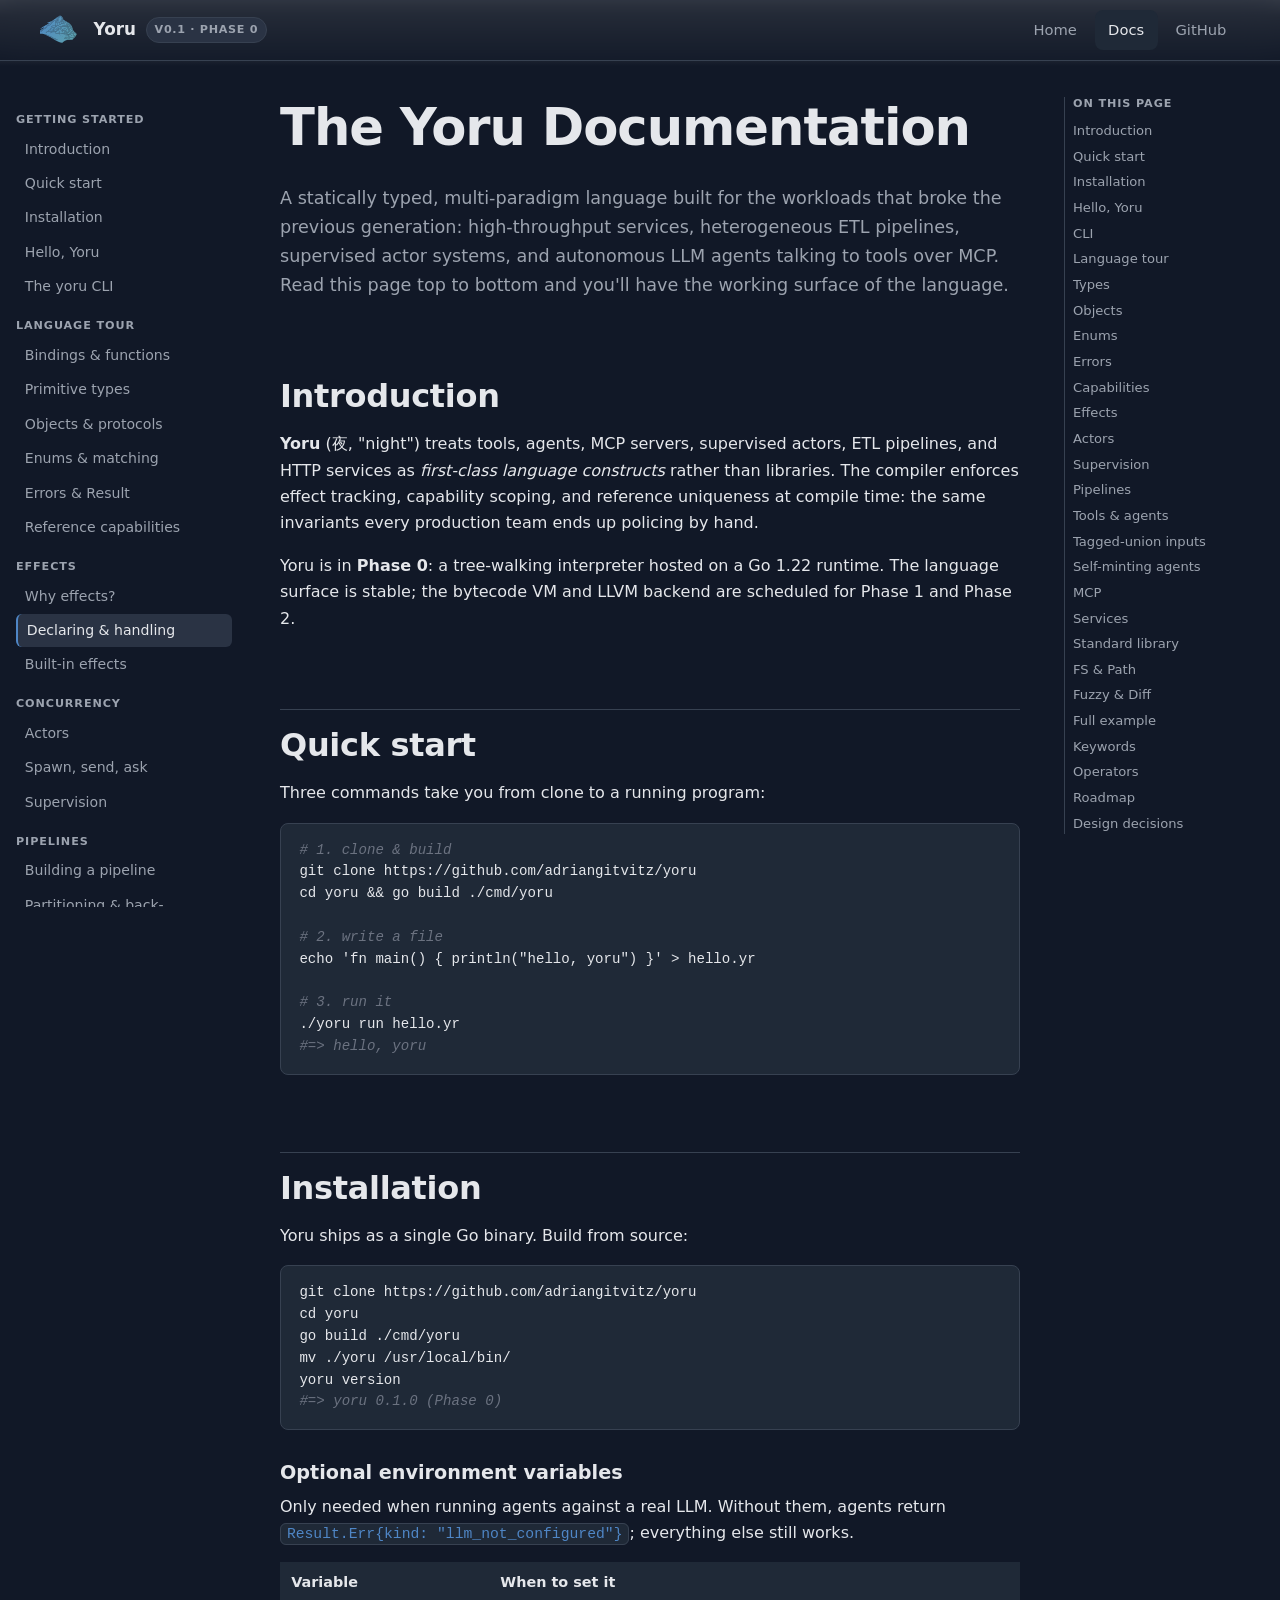
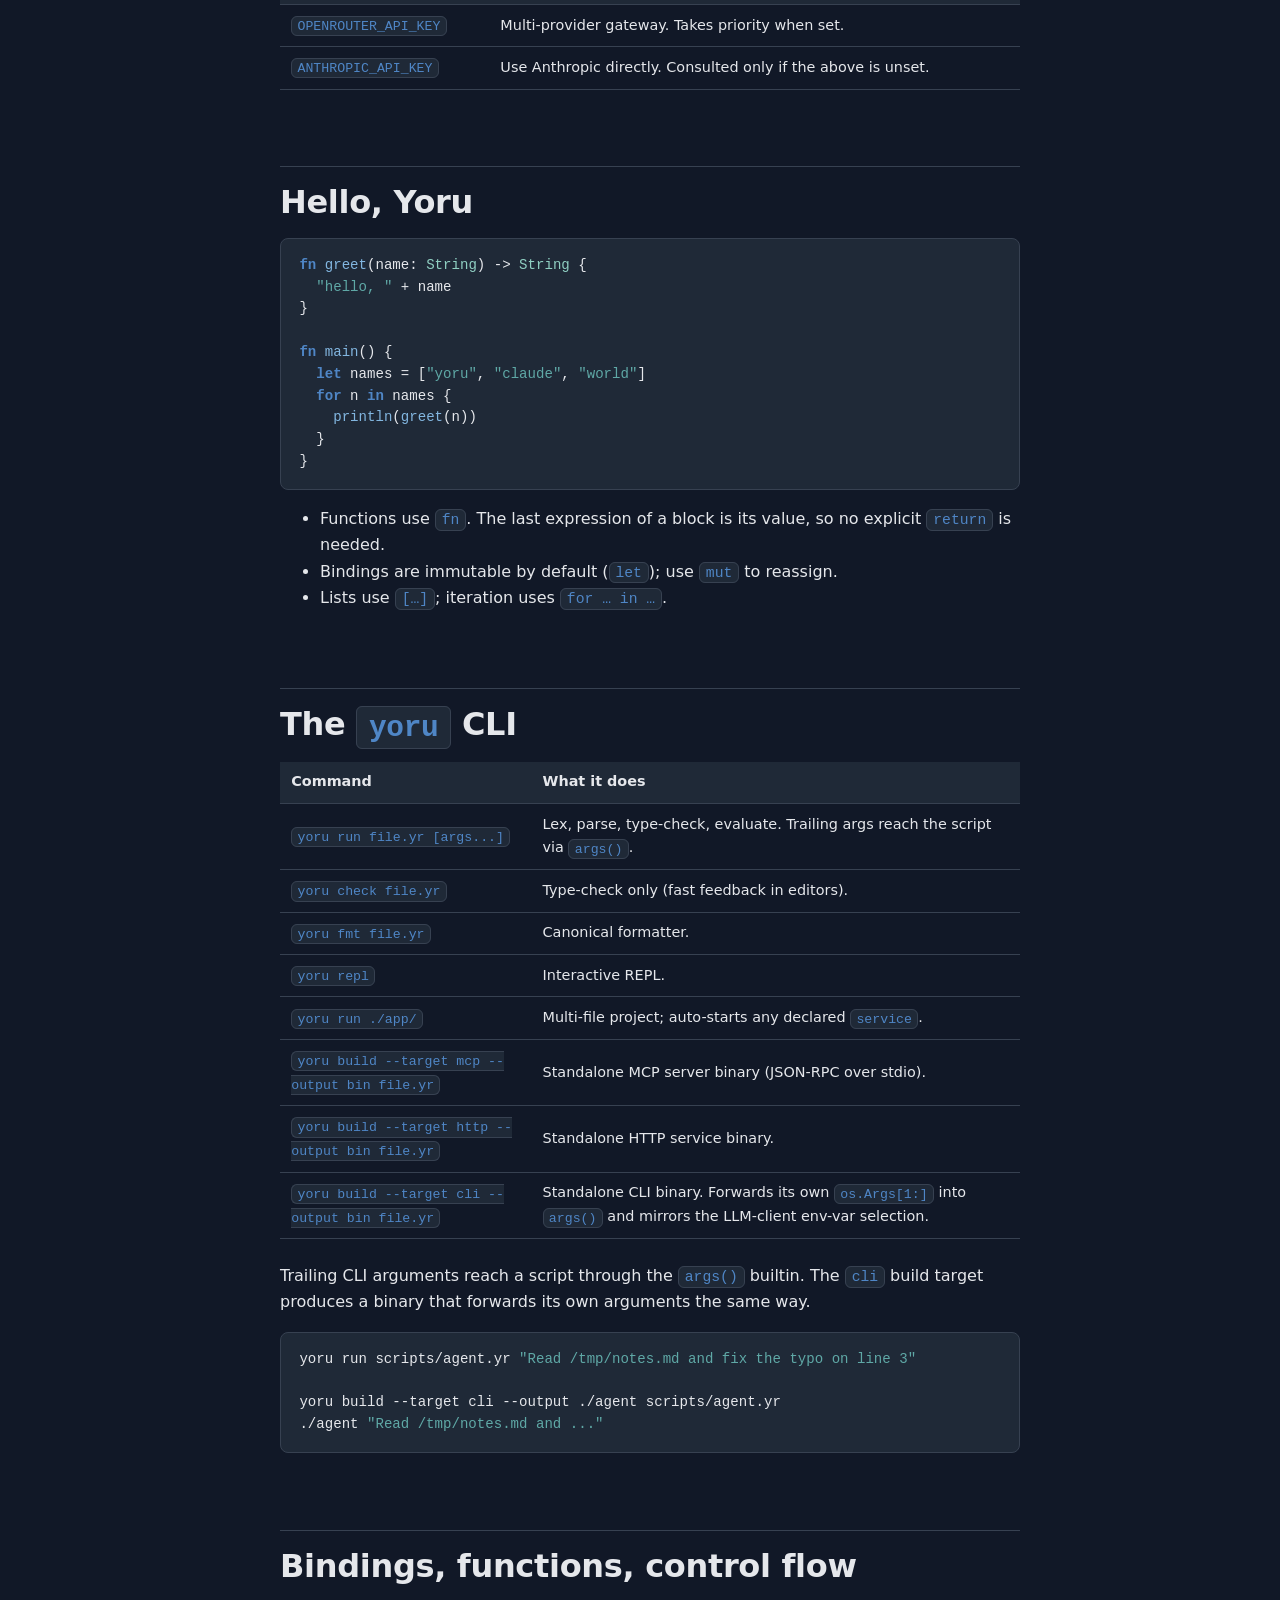
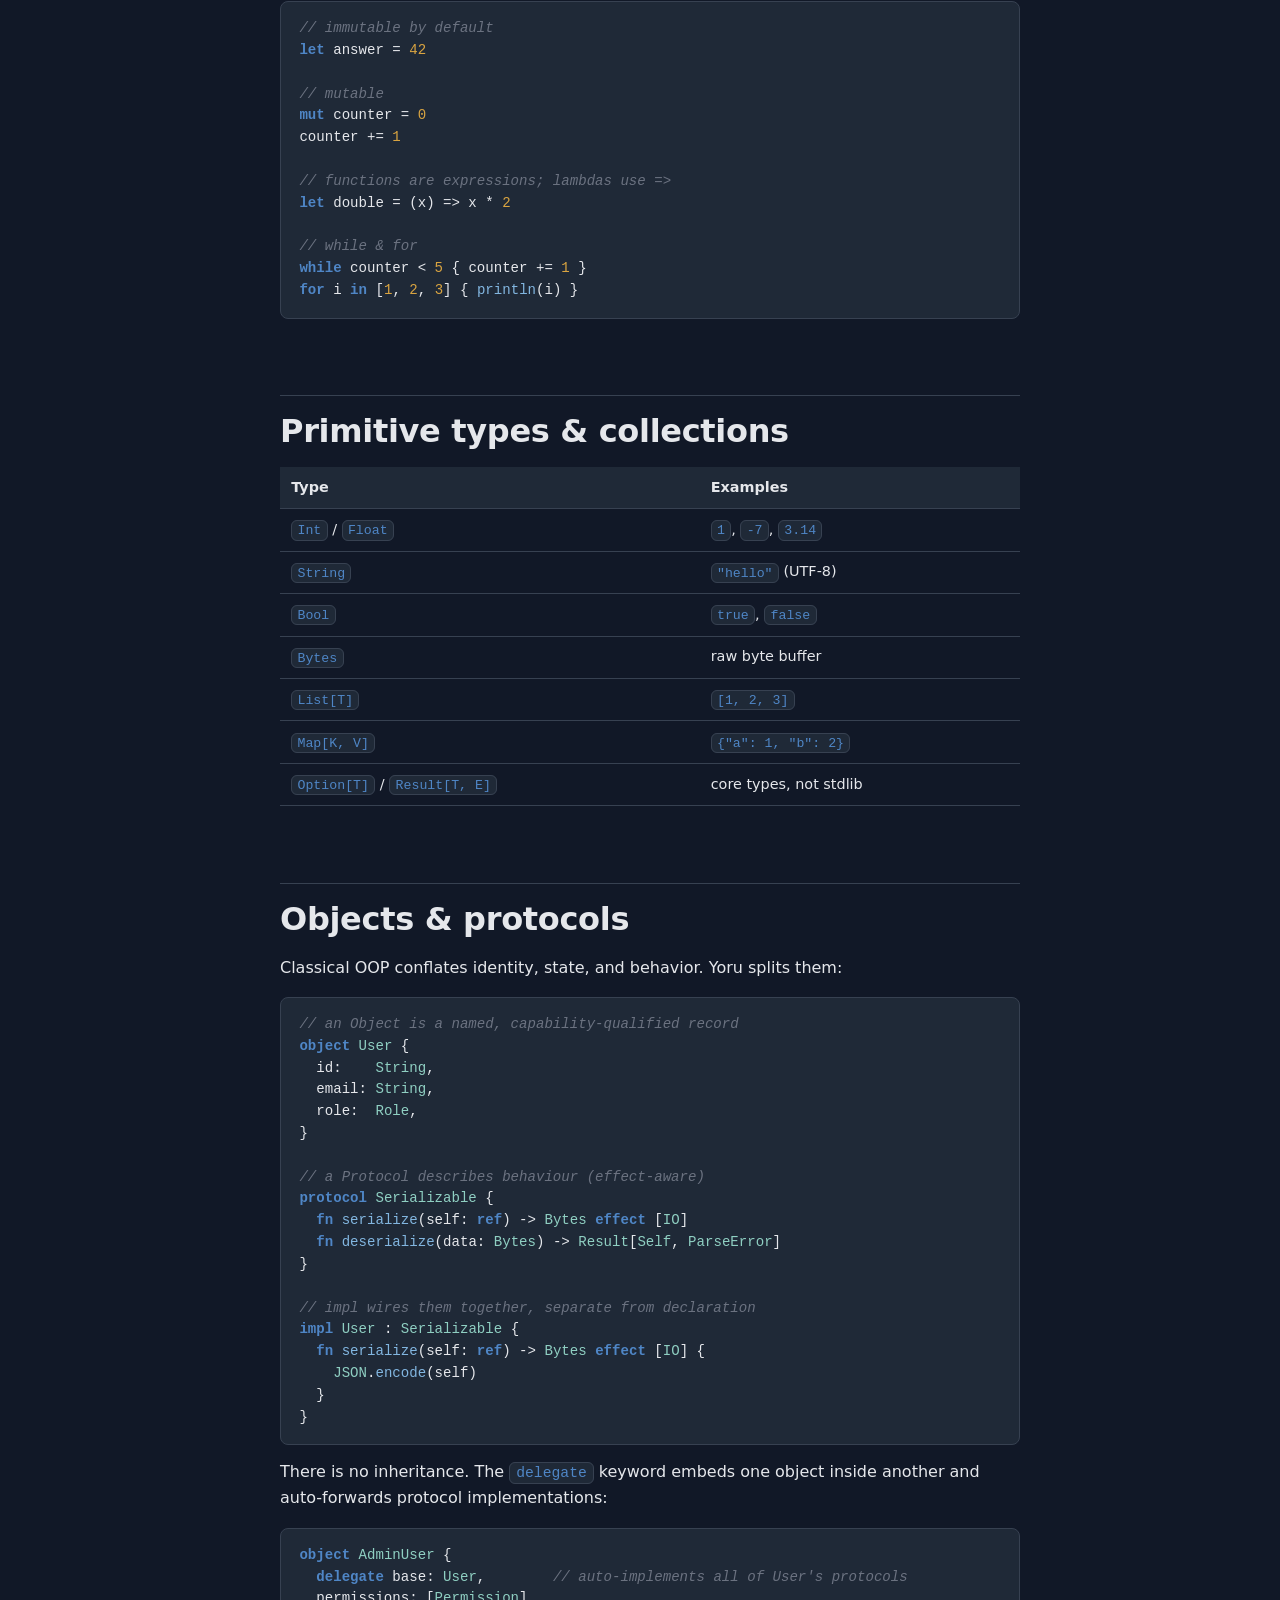
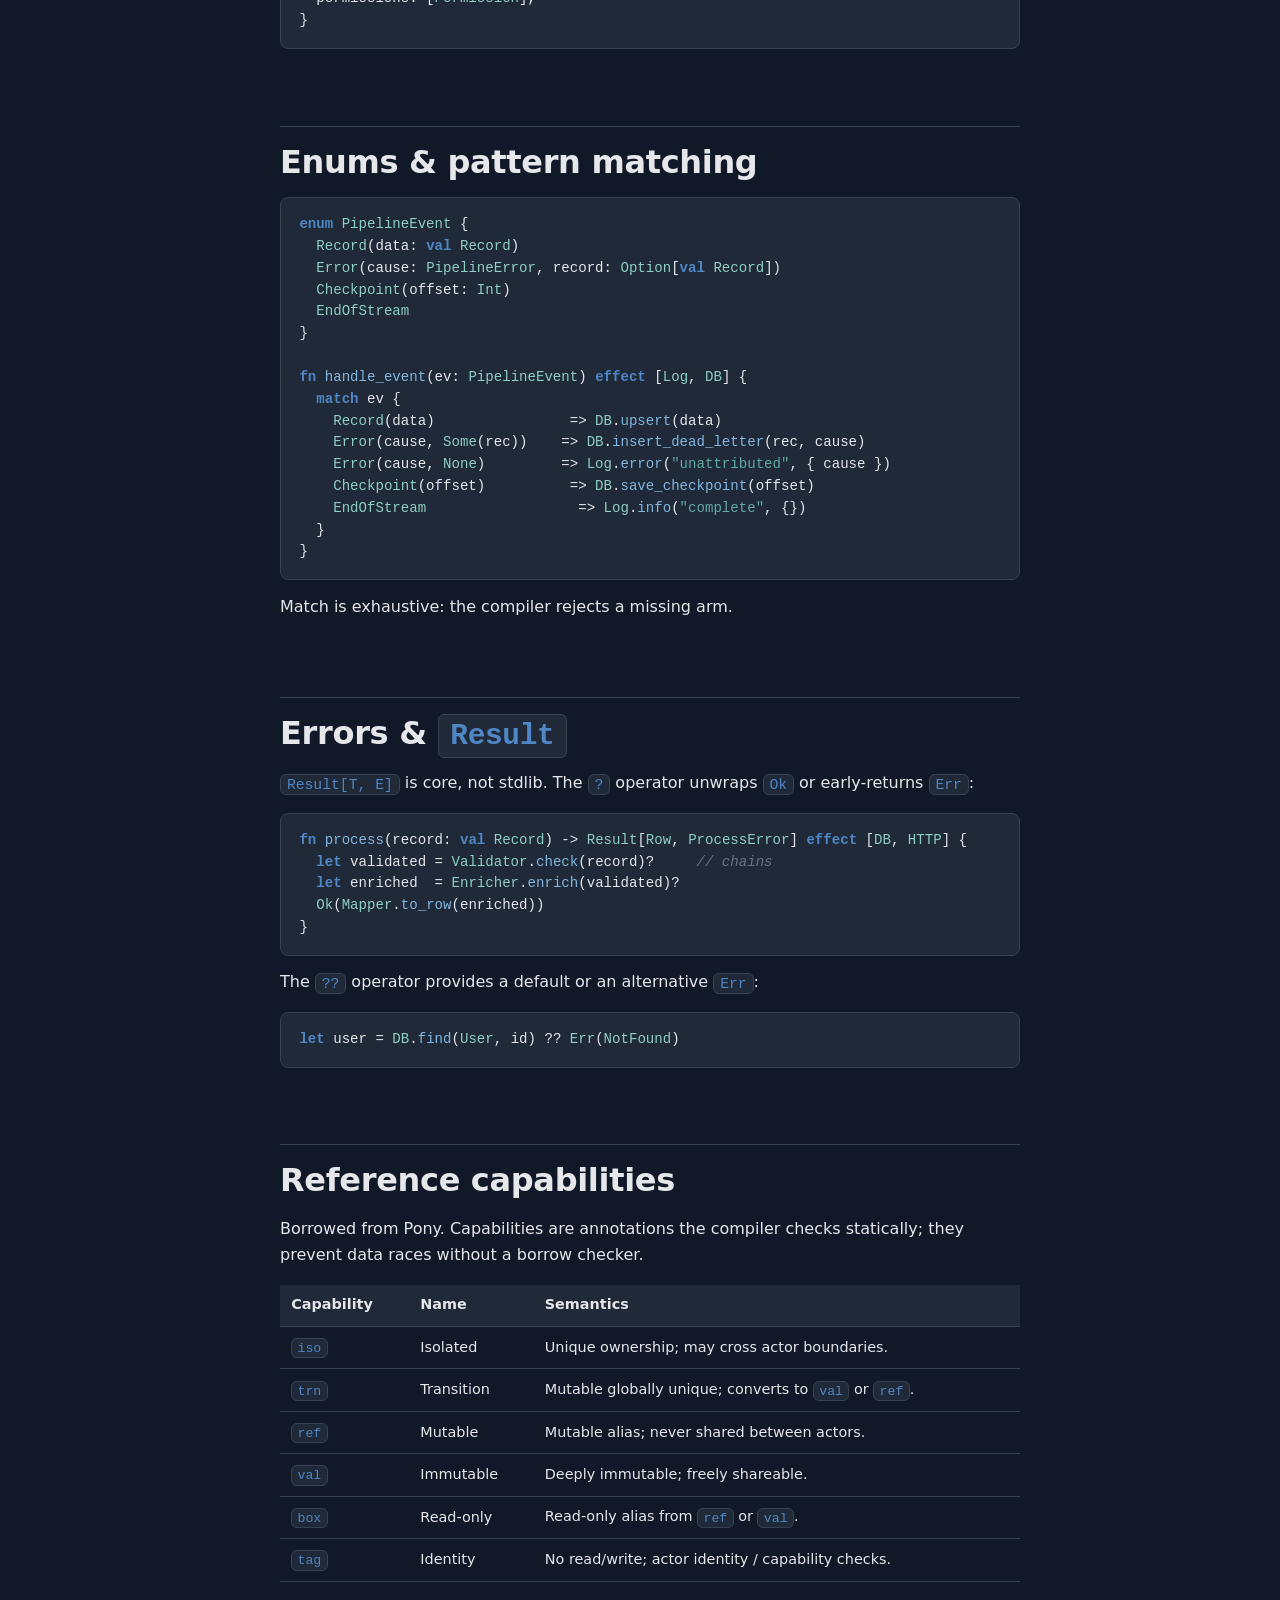
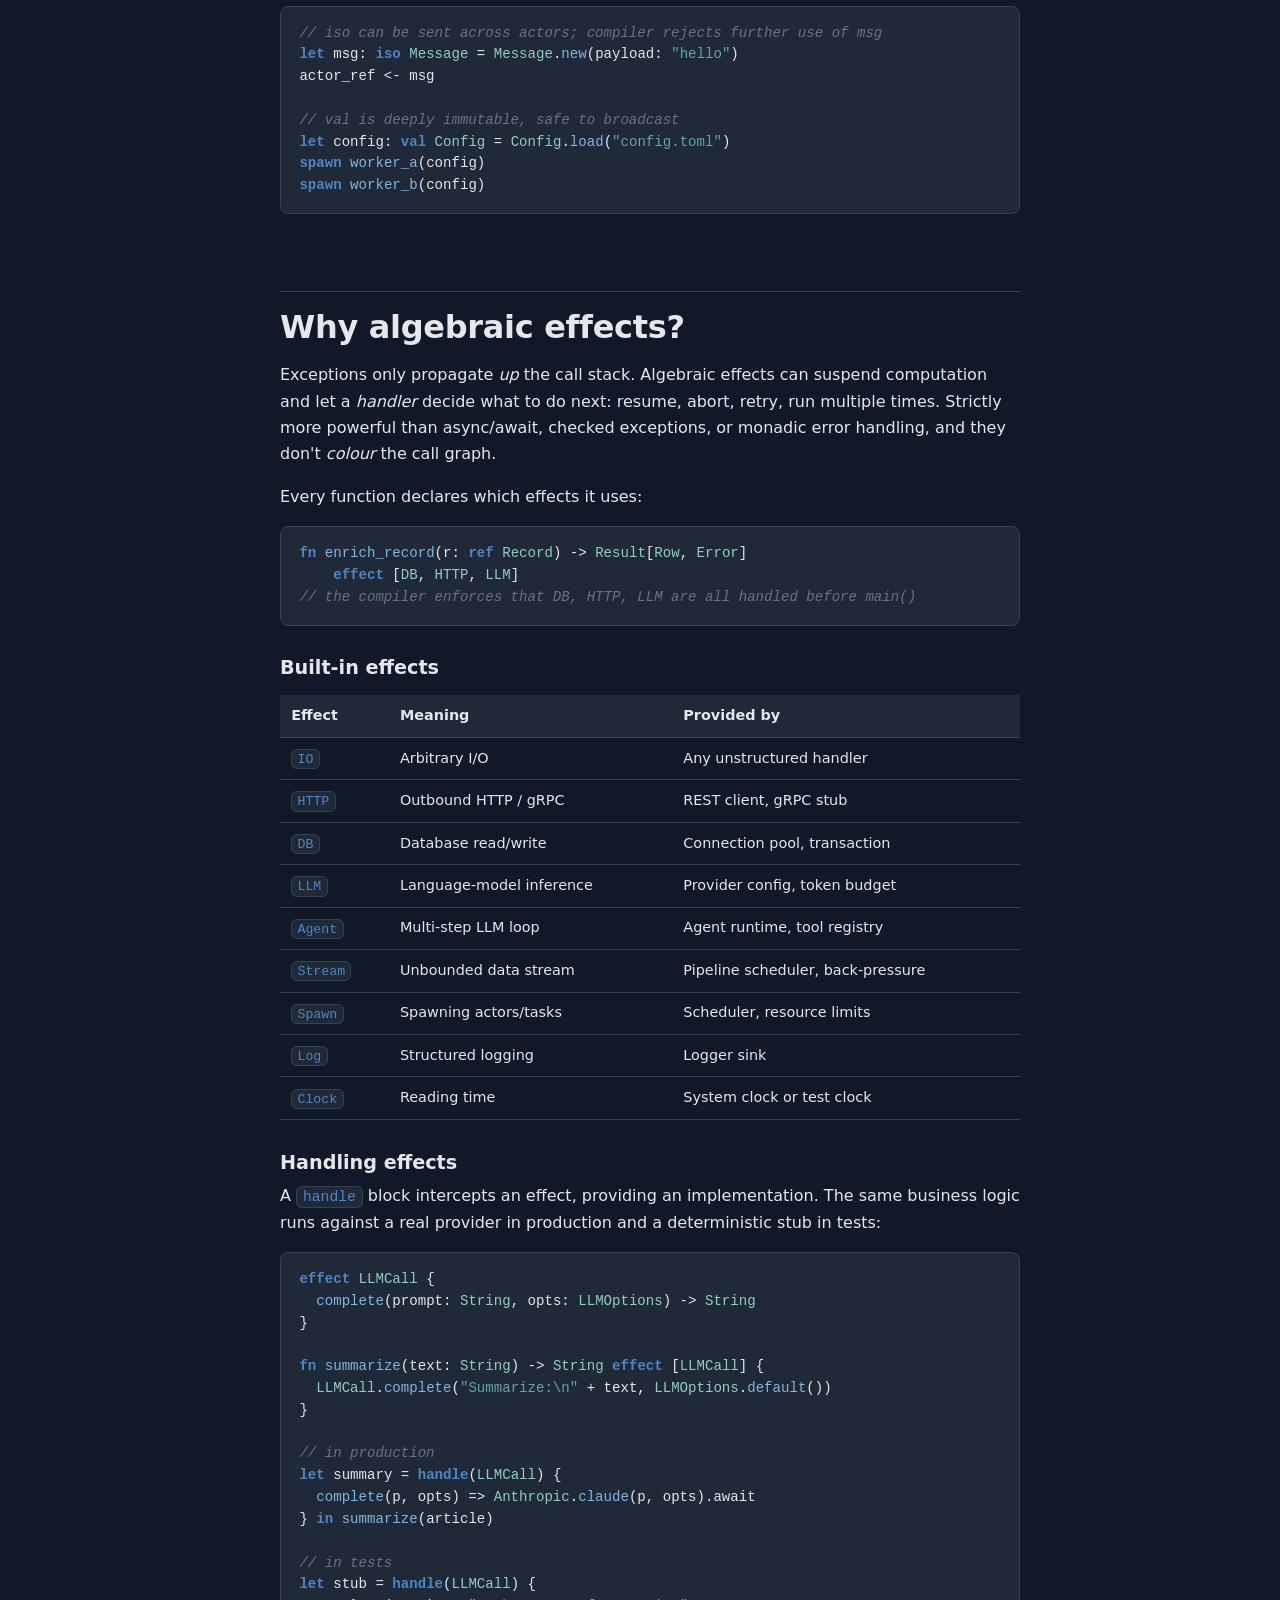
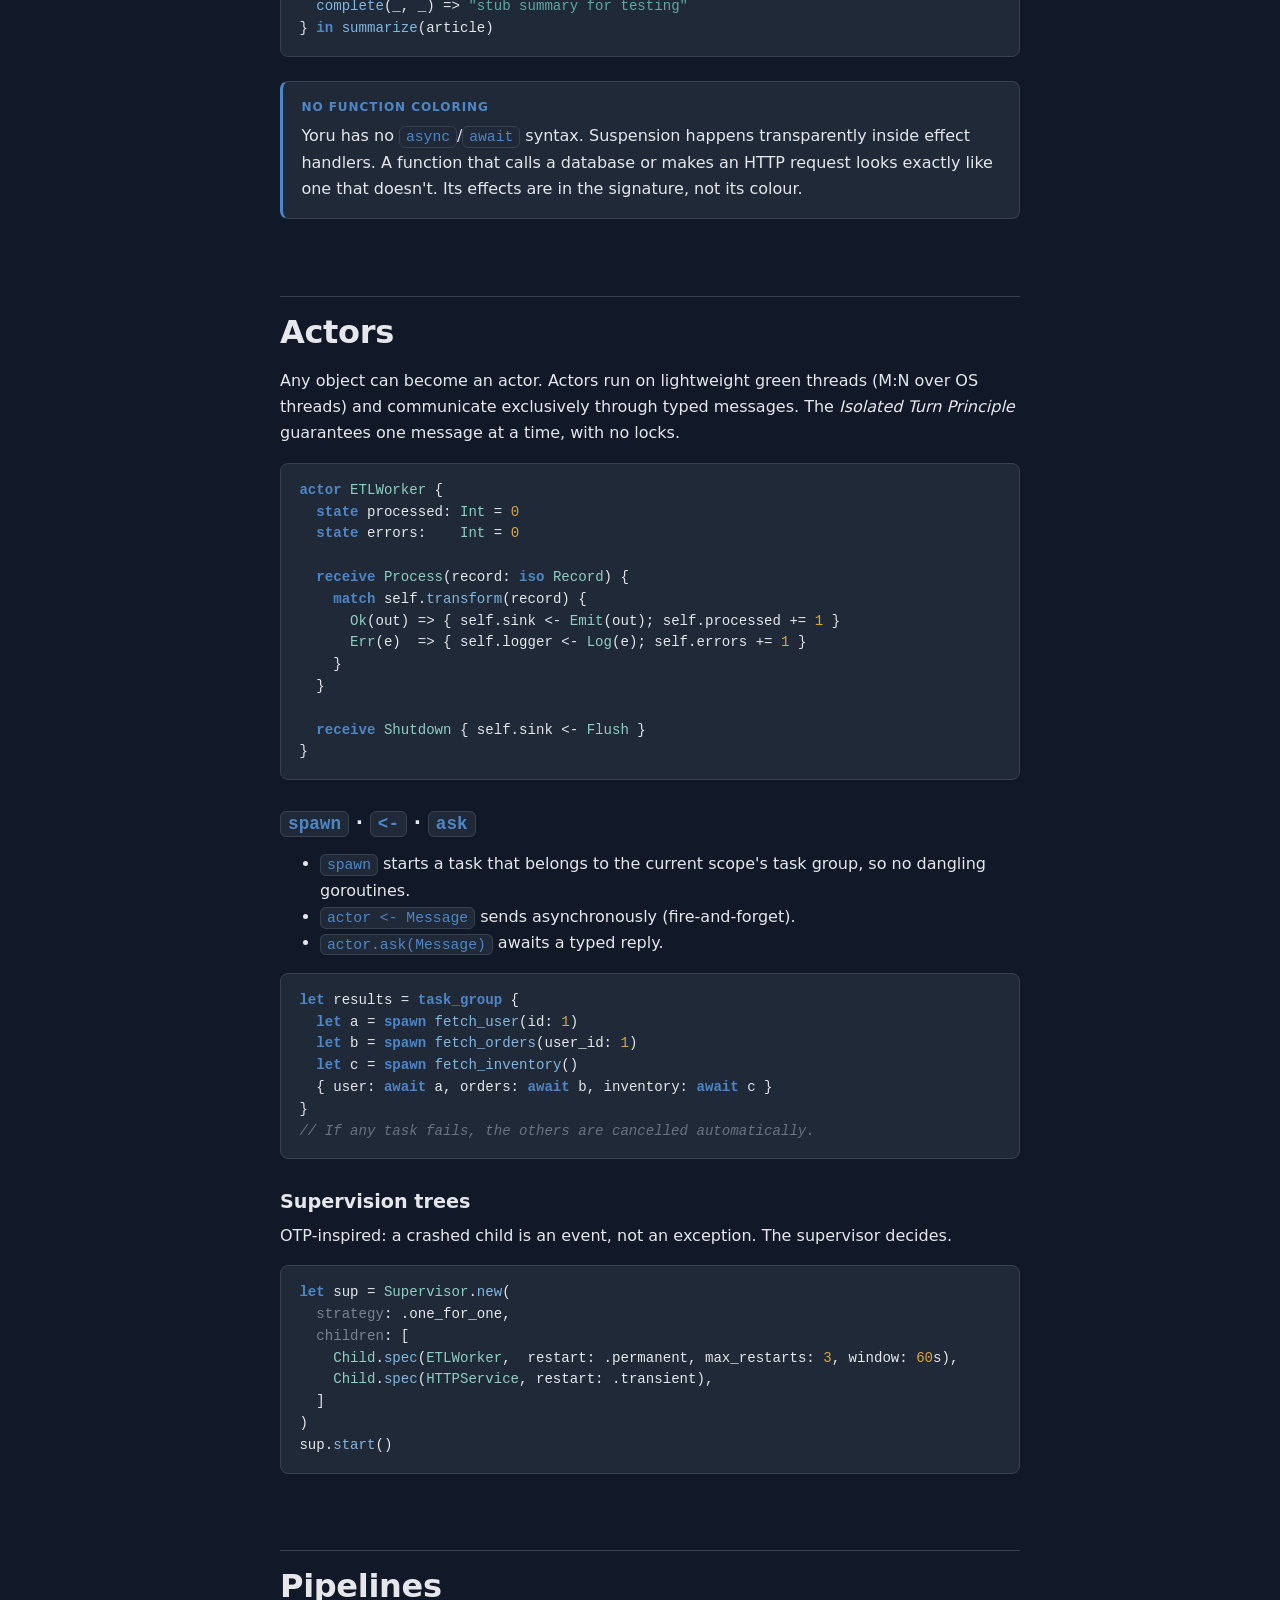
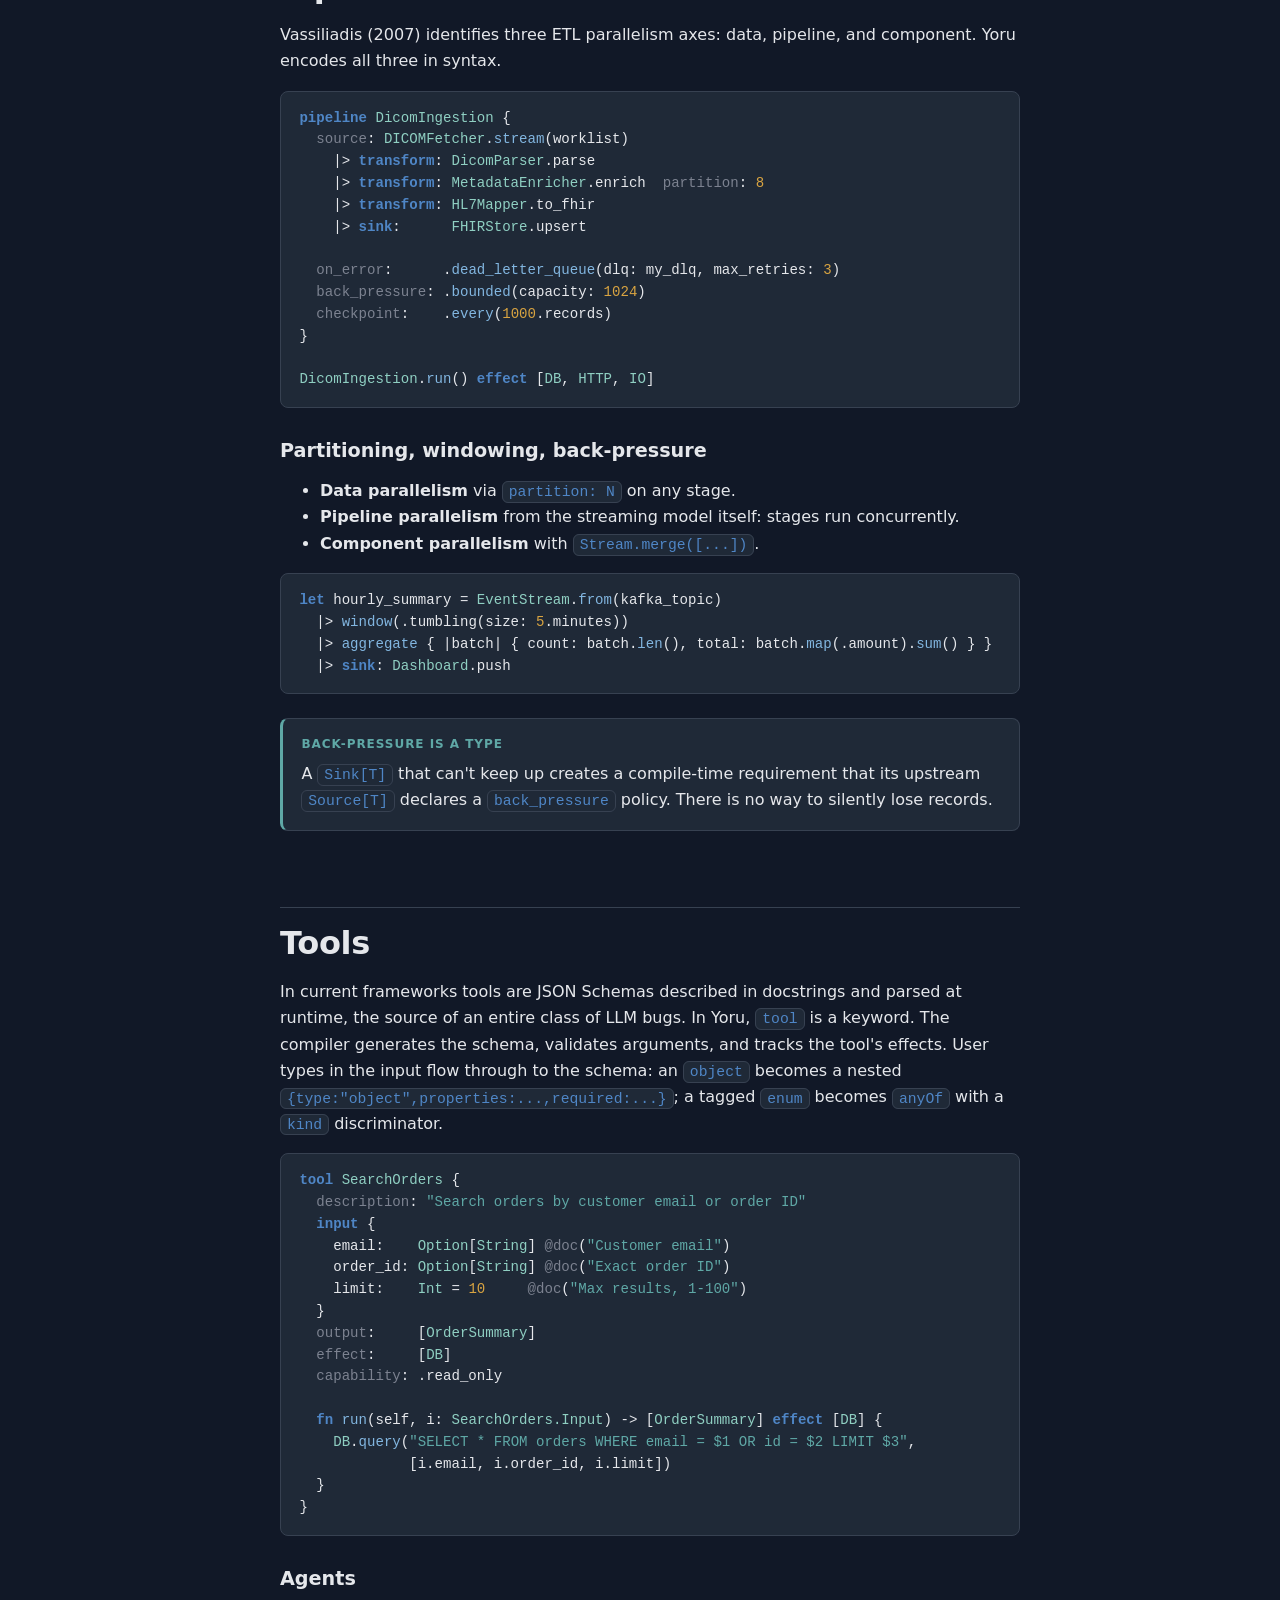
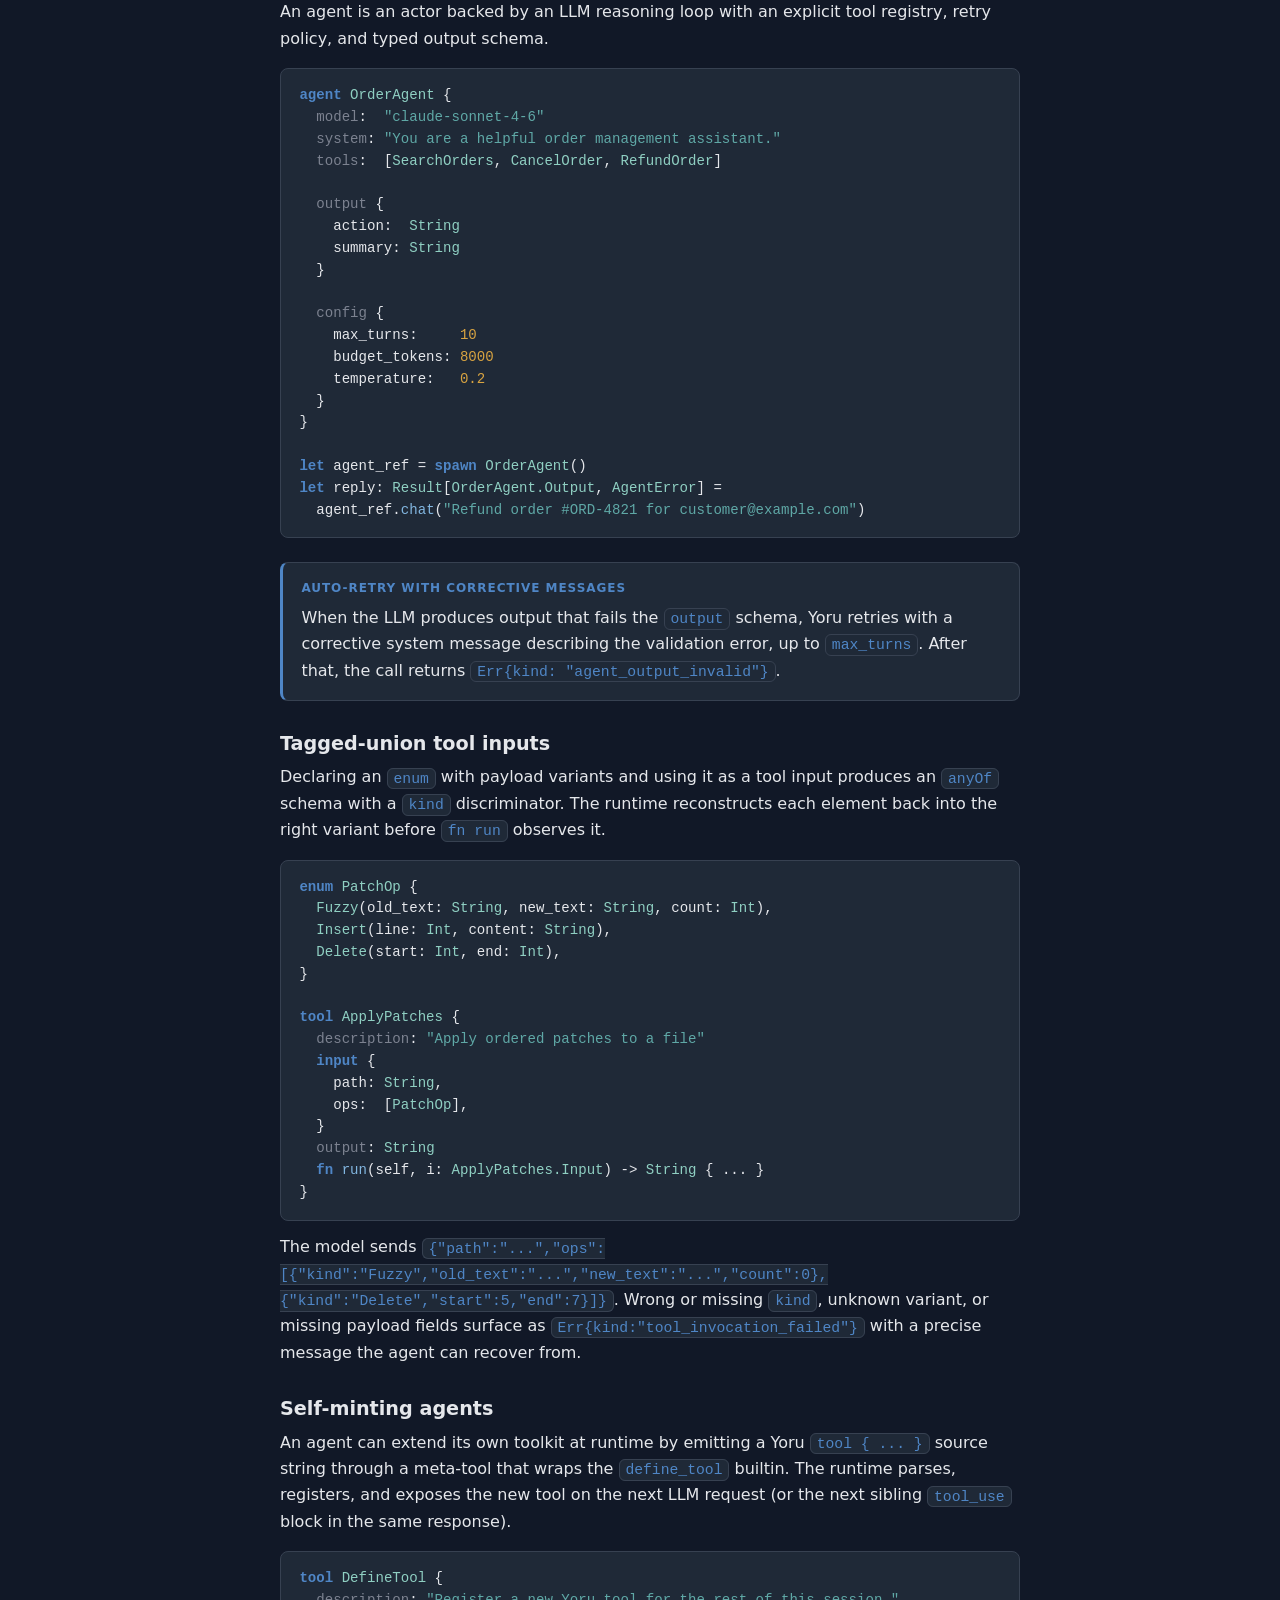
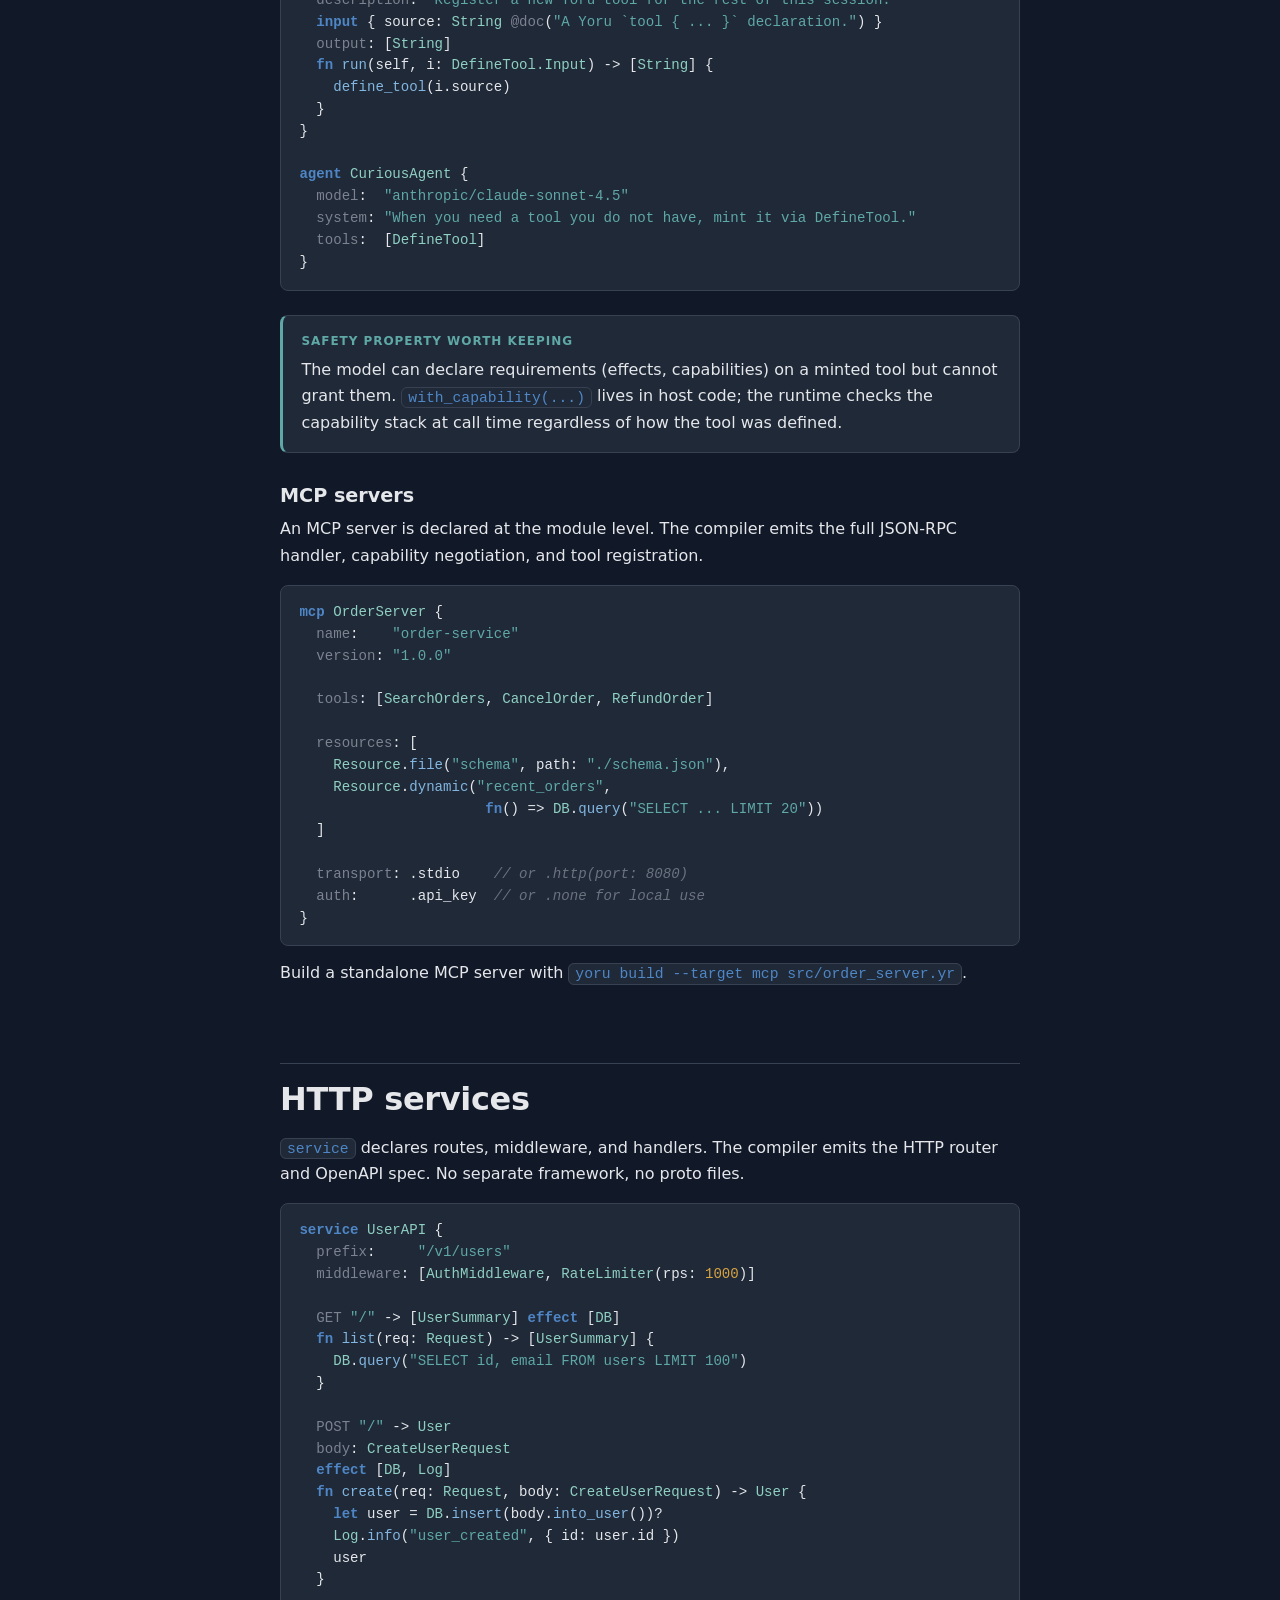
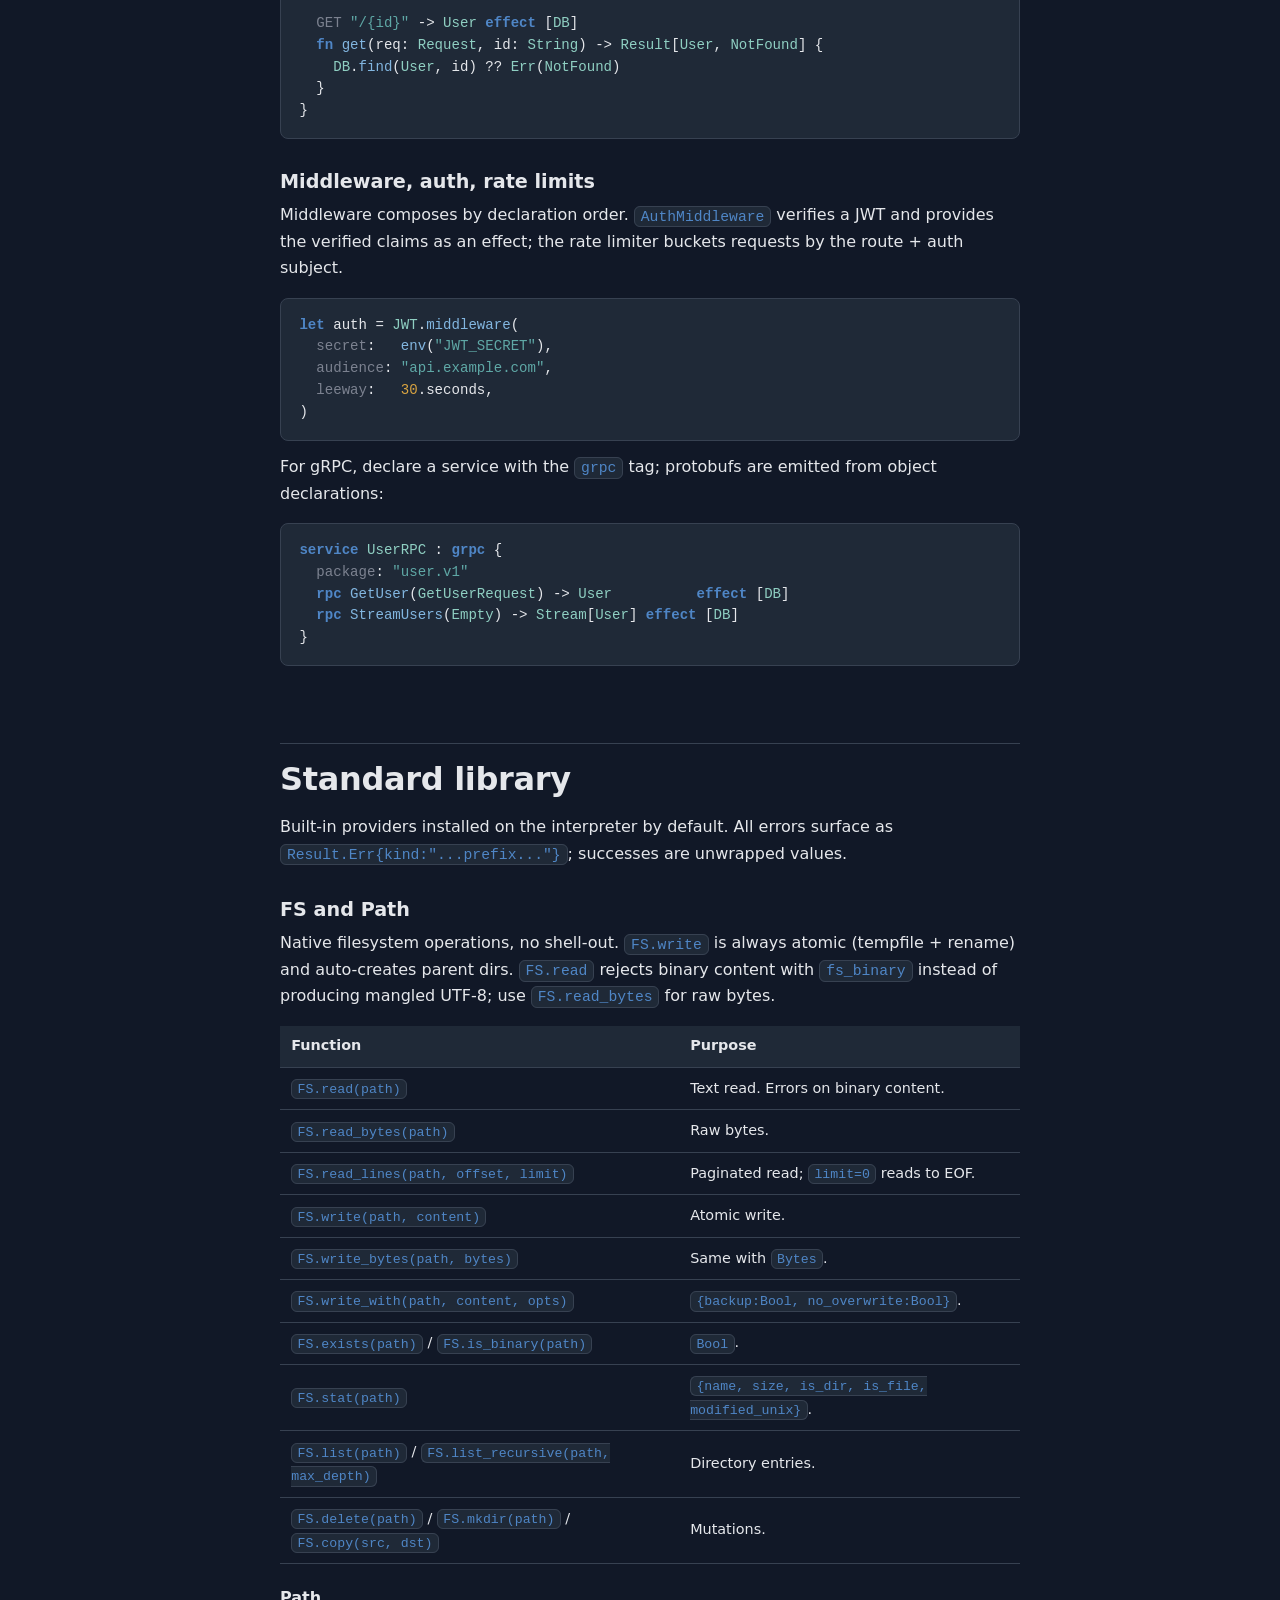
==== commit 6a28f1e6: "docs updated" ====
--- a/docs/index.html
+++ b/docs/index.html
@@ -81,6 +81,8 @@
     <ul>
       <li><a href="#agents">Tools</a></li>
       <li><a href="#agent-decl">Agents</a></li>
+      <li><a href="#tagged-tools">Tagged-union inputs</a></li>
+      <li><a href="#self-minting">Self-minting agents</a></li>
       <li><a href="#mcp">MCP servers</a></li>
     </ul>
 
@@ -88,6 +90,14 @@
     <ul>
       <li><a href="#services">REST handlers</a></li>
       <li><a href="#middleware">Middleware</a></li>
+    </ul>
+
+    <h4>Standard library</h4>
+    <ul>
+      <li><a href="#stdlib-fs">FS &amp; Path</a></li>
+      <li><a href="#stdlib-fs-session">Read-before-edit tracker</a></li>
+      <li><a href="#stdlib-text">Fuzzy &amp; Diff</a></li>
+      <li><a href="#stdlib-builtins">Builtins</a></li>
     </ul>
 
     <h4>Reference</h4>
@@ -100,7 +110,6 @@
     </ul>
   </aside>
 
-  <!-- ==================== content ==================== -->
   <main class="docs-content">
 
     <h1>The Yoru Documentation</h1>
@@ -112,7 +121,6 @@
       you'll have the working surface of the language.
     </p>
 
-    <!-- =================================================================== -->
     <h2 id="introduction">Introduction</h2>
     <p>
       <strong>Yoru</strong> (夜, "night") treats tools, agents, MCP servers,
@@ -128,7 +136,6 @@
       and LLVM backend are scheduled for Phase 1 and Phase 2.
     </p>
 
-    <!-- =================================================================== -->
     <h2 id="getting-started">Quick start</h2>
     <p>Three commands take you from clone to a running program:</p>
 <pre><code><span class="tok-co"># 1. clone &amp; build</span>
@@ -142,7 +149,6 @@
 ./yoru run hello.yr
 <span class="tok-co">#=> hello, yoru</span></code></pre>
 
-    <!-- =================================================================== -->
     <h2 id="install">Installation</h2>
     <p>Yoru ships as a single Go binary. Build from source:</p>
 <pre><code>git clone https://github.com/adriangitvitz/yoru
@@ -166,7 +172,6 @@
       </tbody>
     </table>
 
-    <!-- =================================================================== -->
     <h2 id="hello">Hello, Yoru</h2>
 <pre><code><span class="tok-kw">fn</span> <span class="tok-fn">greet</span>(name: <span class="tok-type">String</span>) -&gt; <span class="tok-type">String</span> {
   <span class="tok-str">"hello, "</span> + name
@@ -184,20 +189,31 @@
       <li>Lists use <code>[…]</code>; iteration uses <code>for … in …</code>.</li>
     </ul>
 
-    <!-- =================================================================== -->
     <h2 id="cli">The <code>yoru</code> CLI</h2>
     <table>
       <thead><tr><th>Command</th><th>What it does</th></tr></thead>
       <tbody>
-        <tr><td><code>yoru run file.yr</code></td><td>Lex, parse, type-check, evaluate.</td></tr>
+        <tr><td><code>yoru run file.yr [args...]</code></td><td>Lex, parse, type-check, evaluate. Trailing args reach the script via <code>args()</code>.</td></tr>
         <tr><td><code>yoru check file.yr</code></td><td>Type-check only (fast feedback in editors).</td></tr>
         <tr><td><code>yoru fmt file.yr</code></td><td>Canonical formatter.</td></tr>
         <tr><td><code>yoru repl</code></td><td>Interactive REPL.</td></tr>
         <tr><td><code>yoru run ./app/</code></td><td>Multi-file project; auto-starts any declared <code>service</code>.</td></tr>
-      </tbody>
-    </table>
-
-    <!-- =================================================================== -->
+        <tr><td><code>yoru build --target mcp --output bin file.yr</code></td><td>Standalone MCP server binary (JSON-RPC over stdio).</td></tr>
+        <tr><td><code>yoru build --target http --output bin file.yr</code></td><td>Standalone HTTP service binary.</td></tr>
+        <tr><td><code>yoru build --target cli --output bin file.yr</code></td><td>Standalone CLI binary. Forwards its own <code>os.Args[1:]</code> into <code>args()</code> and mirrors the LLM-client env-var selection.</td></tr>
+      </tbody>
+    </table>
+
+    <p>
+      Trailing CLI arguments reach a script through the <code>args()</code>
+      builtin. The <code>cli</code> build target produces a binary that
+      forwards its own arguments the same way.
+    </p>
+<pre><code>yoru run scripts/agent.yr <span class="tok-str">"Read /tmp/notes.md and fix the typo on line 3"</span>
+
+yoru build --target cli --output ./agent scripts/agent.yr
+./agent <span class="tok-str">"Read /tmp/notes.md and ..."</span></code></pre>
+
     <h2 id="language-tour">Bindings, functions, control flow</h2>
 <pre><code><span class="tok-co">// immutable by default</span>
 <span class="tok-kw">let</span> answer = <span class="tok-num">42</span>
@@ -213,7 +229,6 @@
 <span class="tok-kw">while</span> counter &lt; <span class="tok-num">5</span> { counter += <span class="tok-num">1</span> }
 <span class="tok-kw">for</span> i <span class="tok-kw">in</span> [<span class="tok-num">1</span>, <span class="tok-num">2</span>, <span class="tok-num">3</span>] { <span class="tok-fn">println</span>(i) }</code></pre>
 
-    <!-- =================================================================== -->
     <h2 id="types">Primitive types &amp; collections</h2>
     <table>
       <thead><tr><th>Type</th><th>Examples</th></tr></thead>
@@ -228,7 +243,6 @@
       </tbody>
     </table>
 
-    <!-- =================================================================== -->
     <h2 id="objects">Objects &amp; protocols</h2>
     <p>Classical OOP conflates identity, state, and behavior. Yoru splits them:</p>
 <pre><code><span class="tok-co">// an Object is a named, capability-qualified record</span>
@@ -259,7 +273,6 @@
   permissions: [<span class="tok-type">Permission</span>],
 }</code></pre>
 
-    <!-- =================================================================== -->
     <h2 id="enums">Enums &amp; pattern matching</h2>
 <pre><code><span class="tok-kw">enum</span> <span class="tok-type">PipelineEvent</span> {
   <span class="tok-type">Record</span>(data: <span class="tok-kw">val</span> <span class="tok-type">Record</span>)
@@ -279,7 +292,6 @@
 }</code></pre>
     <p>Match is exhaustive: the compiler rejects a missing arm.</p>
 
-    <!-- =================================================================== -->
     <h2 id="errors">Errors &amp; <code>Result</code></h2>
     <p>
       <code>Result[T, E]</code> is core, not stdlib. The <code>?</code>
@@ -293,7 +305,6 @@
     <p>The <code>??</code> operator provides a default or an alternative <code>Err</code>:</p>
 <pre><code><span class="tok-kw">let</span> user = <span class="tok-type">DB</span>.<span class="tok-fn">find</span>(<span class="tok-type">User</span>, id) ?? <span class="tok-type">Err</span>(<span class="tok-type">NotFound</span>)</code></pre>
 
-    <!-- =================================================================== -->
     <h2 id="capabilities">Reference capabilities</h2>
     <p>
       Borrowed from Pony. Capabilities are annotations the compiler checks
@@ -319,7 +330,6 @@
 <span class="tok-kw">spawn</span> <span class="tok-fn">worker_a</span>(config)
 <span class="tok-kw">spawn</span> <span class="tok-fn">worker_b</span>(config)</code></pre>
 
-    <!-- =================================================================== -->
     <h2 id="effects">Why algebraic effects?</h2>
     <p>
       Exceptions only propagate <em>up</em> the call stack. Algebraic effects
@@ -381,7 +391,6 @@
       Its effects are in the signature, not its colour.
     </div>
 
-    <!-- =================================================================== -->
     <h2 id="concurrency">Actors</h2>
     <p>
       Any object can become an actor. Actors run on lightweight green
@@ -428,7 +437,6 @@
 )
 sup.<span class="tok-fn">start</span>()</code></pre>
 
-    <!-- =================================================================== -->
     <h2 id="pipelines">Pipelines</h2>
     <p>
       Vassiliadis (2007) identifies three ETL parallelism axes: data,
@@ -466,13 +474,16 @@
       records.
     </div>
 
-    <!-- =================================================================== -->
     <h2 id="agents">Tools</h2>
     <p>
       In current frameworks tools are JSON Schemas described in docstrings
       and parsed at runtime, the source of an entire class of LLM bugs. In
       Yoru, <code>tool</code> is a keyword. The compiler generates the
-      schema, validates arguments, and tracks the tool's effects.
+      schema, validates arguments, and tracks the tool's effects. User
+      types in the input flow through to the schema: an <code>object</code>
+      becomes a nested <code>{type:"object",properties:...,required:...}</code>;
+      a tagged <code>enum</code> becomes <code>anyOf</code> with a
+      <code>kind</code> discriminator.
     </p>
 <pre><code><span class="tok-kw">tool</span> <span class="tok-type">SearchOrders</span> {
   <span class="tok-attr">description</span>: <span class="tok-str">"Search orders by customer email or order ID"</span>
@@ -525,6 +536,66 @@
       returns <code>Err{kind: "agent_output_invalid"}</code>.
     </div>
 
+    <h3 id="tagged-tools">Tagged-union tool inputs</h3>
+    <p>
+      Declaring an <code>enum</code> with payload variants and using it as
+      a tool input produces an <code>anyOf</code> schema with a
+      <code>kind</code> discriminator. The runtime reconstructs each
+      element back into the right variant before <code>fn run</code>
+      observes it.
+    </p>
+<pre><code><span class="tok-kw">enum</span> <span class="tok-type">PatchOp</span> {
+  <span class="tok-type">Fuzzy</span>(old_text: <span class="tok-type">String</span>, new_text: <span class="tok-type">String</span>, count: <span class="tok-type">Int</span>),
+  <span class="tok-type">Insert</span>(line: <span class="tok-type">Int</span>, content: <span class="tok-type">String</span>),
+  <span class="tok-type">Delete</span>(start: <span class="tok-type">Int</span>, end: <span class="tok-type">Int</span>),
+}
+
+<span class="tok-kw">tool</span> <span class="tok-type">ApplyPatches</span> {
+  <span class="tok-attr">description</span>: <span class="tok-str">"Apply ordered patches to a file"</span>
+  <span class="tok-kw">input</span> {
+    path: <span class="tok-type">String</span>,
+    ops:  [<span class="tok-type">PatchOp</span>],
+  }
+  <span class="tok-attr">output</span>: <span class="tok-type">String</span>
+  <span class="tok-kw">fn</span> <span class="tok-fn">run</span>(self, i: <span class="tok-type">ApplyPatches.Input</span>) -&gt; <span class="tok-type">String</span> { ... }
+}</code></pre>
+    <p>
+      The model sends <code>{"path":"...","ops":[{"kind":"Fuzzy","old_text":"...","new_text":"...","count":0},{"kind":"Delete","start":5,"end":7}]}</code>.
+      Wrong or missing <code>kind</code>, unknown variant, or missing
+      payload fields surface as <code>Err{kind:"tool_invocation_failed"}</code>
+      with a precise message the agent can recover from.
+    </p>
+
+    <h3 id="self-minting">Self-minting agents</h3>
+    <p>
+      An agent can extend its own toolkit at runtime by emitting a Yoru
+      <code>tool { ... }</code> source string through a meta-tool that
+      wraps the <code>define_tool</code> builtin. The runtime parses,
+      registers, and exposes the new tool on the next LLM request (or the
+      next sibling <code>tool_use</code> block in the same response).
+    </p>
+<pre><code><span class="tok-kw">tool</span> <span class="tok-type">DefineTool</span> {
+  <span class="tok-attr">description</span>: <span class="tok-str">"Register a new Yoru tool for the rest of this session."</span>
+  <span class="tok-kw">input</span> { source: <span class="tok-type">String</span> <span class="tok-attr">@doc</span>(<span class="tok-str">"A Yoru `tool { ... }` declaration."</span>) }
+  <span class="tok-attr">output</span>: [<span class="tok-type">String</span>]
+  <span class="tok-kw">fn</span> <span class="tok-fn">run</span>(self, i: <span class="tok-type">DefineTool.Input</span>) -&gt; [<span class="tok-type">String</span>] {
+    <span class="tok-fn">define_tool</span>(i.source)
+  }
+}
+
+<span class="tok-kw">agent</span> <span class="tok-type">CuriousAgent</span> {
+  <span class="tok-attr">model</span>:  <span class="tok-str">"anthropic/claude-sonnet-4.5"</span>
+  <span class="tok-attr">system</span>: <span class="tok-str">"When you need a tool you do not have, mint it via DefineTool."</span>
+  <span class="tok-attr">tools</span>:  [<span class="tok-type">DefineTool</span>]
+}</code></pre>
+    <div class="callout is-info">
+      <div class="callout-title">Safety property worth keeping</div>
+      The model can declare requirements (effects, capabilities) on a
+      minted tool but cannot grant them. <code>with_capability(...)</code>
+      lives in host code; the runtime checks the capability stack at call
+      time regardless of how the tool was defined.
+    </div>
+
     <h3 id="mcp">MCP servers</h3>
     <p>
       An MCP server is declared at the module level. The compiler emits the
@@ -547,7 +618,6 @@
 }</code></pre>
     <p>Build a standalone MCP server with <code>yoru build --target mcp src/order_server.yr</code>.</p>
 
-    <!-- =================================================================== -->
     <h2 id="services">HTTP services</h2>
     <p>
       <code>service</code> declares routes, middleware, and handlers. The
@@ -597,7 +667,116 @@
   <span class="tok-kw">rpc</span> <span class="tok-fn">StreamUsers</span>(<span class="tok-type">Empty</span>) -&gt; <span class="tok-type">Stream</span>[<span class="tok-type">User</span>] <span class="tok-kw">effect</span> [<span class="tok-type">DB</span>]
 }</code></pre>
 
-    <!-- =================================================================== -->
+    <h2 id="stdlib">Standard library</h2>
+    <p>
+      Built-in providers installed on the interpreter by default. All errors
+      surface as <code>Result.Err{kind:"...prefix..."}</code>; successes are
+      unwrapped values.
+    </p>
+
+    <h3 id="stdlib-fs">FS and Path</h3>
+    <p>
+      Native filesystem operations, no shell-out. <code>FS.write</code> is
+      always atomic (tempfile + rename) and auto-creates parent dirs.
+      <code>FS.read</code> rejects binary content with
+      <code>fs_binary</code> instead of producing mangled UTF-8; use
+      <code>FS.read_bytes</code> for raw bytes.
+    </p>
+    <table>
+      <thead><tr><th>Function</th><th>Purpose</th></tr></thead>
+      <tbody>
+        <tr><td><code>FS.read(path)</code></td><td>Text read. Errors on binary content.</td></tr>
+        <tr><td><code>FS.read_bytes(path)</code></td><td>Raw bytes.</td></tr>
+        <tr><td><code>FS.read_lines(path, offset, limit)</code></td><td>Paginated read; <code>limit=0</code> reads to EOF.</td></tr>
+        <tr><td><code>FS.write(path, content)</code></td><td>Atomic write.</td></tr>
+        <tr><td><code>FS.write_bytes(path, bytes)</code></td><td>Same with <code>Bytes</code>.</td></tr>
+        <tr><td><code>FS.write_with(path, content, opts)</code></td><td><code>{backup:Bool, no_overwrite:Bool}</code>.</td></tr>
+        <tr><td><code>FS.exists(path)</code> / <code>FS.is_binary(path)</code></td><td><code>Bool</code>.</td></tr>
+        <tr><td><code>FS.stat(path)</code></td><td><code>{name, size, is_dir, is_file, modified_unix}</code>.</td></tr>
+        <tr><td><code>FS.list(path)</code> / <code>FS.list_recursive(path, max_depth)</code></td><td>Directory entries.</td></tr>
+        <tr><td><code>FS.delete(path)</code> / <code>FS.mkdir(path)</code> / <code>FS.copy(src, dst)</code></td><td>Mutations.</td></tr>
+      </tbody>
+    </table>
+
+    <h4>Path</h4>
+    <p>
+      Separate provider so non-IO code can compose paths without taking
+      the FS dependency. <code>Path.is_within</code> is the sandbox
+      primitive: it resolves both arguments through the longest existing
+      ancestor (handles cases where the child does not exist yet, e.g.
+      macOS <code>/tmp</code> as a symlink to <code>/private/tmp</code>),
+      then checks the relative path does not escape with <code>..</code>.
+    </p>
+    <table>
+      <thead><tr><th>Function</th><th>Purpose</th></tr></thead>
+      <tbody>
+        <tr><td><code>Path.join(parts)</code></td><td>Compose a list of segments.</td></tr>
+        <tr><td><code>Path.resolve(path)</code></td><td>Absolute, symlinks resolved when target exists.</td></tr>
+        <tr><td><code>Path.dirname/basename/extname</code></td><td>Component extraction.</td></tr>
+        <tr><td><code>Path.is_within(child, parent)</code></td><td>Sandbox check returning <code>Bool</code>.</td></tr>
+      </tbody>
+    </table>
+
+    <h4 id="stdlib-fs-session">Read-before-edit tracker</h4>
+    <p>
+      <code>FS.with_session(fn)</code> opens a per-block tracker. Every
+      <code>FS.read</code> inside records the file's SHA-256 and mtime;
+      <code>FS.write_tracked</code> refuses to overwrite a path the
+      session has not observed or whose on-disk hash has drifted.
+    </p>
+<pre><code><span class="tok-type">FS</span>.<span class="tok-fn">with_session</span>(<span class="tok-kw">fn</span>() =&gt; {
+  <span class="tok-kw">let</span> original = <span class="tok-type">FS</span>.<span class="tok-fn">read</span>(<span class="tok-str">"/tmp/notes.txt"</span>)?
+  <span class="tok-kw">let</span> edited   = <span class="tok-fn">replace</span>(original, <span class="tok-str">"TODO"</span>, <span class="tok-str">"DONE"</span>)
+  <span class="tok-type">FS</span>.<span class="tok-fn">write_tracked</span>(<span class="tok-str">"/tmp/notes.txt"</span>, edited)
+})</code></pre>
+    <p>
+      Failure kinds, all recoverable: <code>fs_no_session</code> (write
+      outside the block), <code>fs_not_read</code> (path was never read),
+      <code>fs_stale_read</code> (file changed on disk since reading).
+    </p>
+
+    <h3 id="stdlib-text">Fuzzy and Diff</h3>
+    <p>
+      Two narrow providers shipping the algorithms most LLM agents need
+      for editing.
+    </p>
+
+    <h4><code>Fuzzy.find_replace</code></h4>
+    <p>
+      Four-level progressive matcher: <code>exact</code>,
+      <code>trim_trailing</code>, <code>trim_all</code>,
+      <code>unicode_normalized</code>. At <code>trim_all</code> and
+      above, the replacement is re-indented to match the haystack's
+      existing leading whitespace. Returns
+      <code>{result, match_level, replacements}</code> on hit, or
+      <code>Result.Err{kind:"fuzzy_no_match"}</code> on miss.
+    </p>
+<pre><code><span class="tok-kw">let</span> file = <span class="tok-str">"fn main() {\n    println(\"old\")\n}\n"</span>
+<span class="tok-kw">let</span> r = <span class="tok-type">Fuzzy</span>.<span class="tok-fn">find_replace</span>(file, <span class="tok-str">"println(\"old\")"</span>, <span class="tok-str">"println(\"NEW\")"</span>, <span class="tok-num">0</span>)</code></pre>
+    <p>
+      <code>r.match_level</code> is <code>"trim_all"</code> and the
+      replacement lands at the original four-space indent.
+    </p>
+
+    <h4><code>Diff.unified</code></h4>
+    <p>
+      Unified-diff renderer (git-compatible output). <code>Diff.unified(a, b)</code>
+      uses a default header path; <code>Diff.unified_named(a, b, path)</code>
+      sets the <code>a/&lt;path&gt;</code> / <code>b/&lt;path&gt;</code>
+      header explicitly. Empty string when <code>a == b</code>.
+    </p>
+
+    <h3 id="stdlib-builtins">Selected builtins added with the agent surface</h3>
+    <table>
+      <thead><tr><th>Function</th><th>Purpose</th></tr></thead>
+      <tbody>
+        <tr><td><code>args()</code></td><td>List of CLI arguments after the script filename.</td></tr>
+        <tr><td><code>env(name)</code></td><td>Environment variable as <code>String</code>, or <code>nil</code> if unset.</td></tr>
+        <tr><td><code>replace_regex(s, pattern, replacement)</code></td><td>Regex find/replace. Invalid pattern returns <code>Err{kind:"regex_invalid"}</code>.</td></tr>
+        <tr><td><code>define_tool(source)</code></td><td>Parse a Yoru source string and register any tool / object / enum declarations. Returns registered names.</td></tr>
+      </tbody>
+    </table>
+
     <h2 id="spec">The specification, in one example</h2>
     <p>
       The following program is small enough to read top-to-bottom and
@@ -642,7 +821,6 @@
   <span class="tok-type">Log</span>.<span class="tok-fn">info</span>(<span class="tok-str">"MCP server started"</span>, { port: <span class="tok-num">3000</span> })
 }</code></pre>
 
-    <!-- =================================================================== -->
     <h2 id="keywords">Keyword reference</h2>
     <table>
       <thead><tr><th>Keyword</th><th>Purpose</th></tr></thead>
@@ -679,7 +857,6 @@
       </tbody>
     </table>
 
-    <!-- =================================================================== -->
     <h2 id="roadmap">Roadmap</h2>
     <table>
       <thead><tr><th>Phase</th><th>What</th><th>Target use</th></tr></thead>
@@ -707,7 +884,6 @@
       </tbody>
     </table>
 
-    <!-- =================================================================== -->
     <h2 id="design-decisions">Design decisions, in brief</h2>
 
     <h3>Why no inheritance?</h3>
@@ -750,7 +926,6 @@
 
   </main>
 
-  <!-- ==================== right-side overview (TOC) ==================== -->
   <aside class="toc-right" aria-label="On this page">
     <h4>On this page</h4>
     <ul>
@@ -770,8 +945,13 @@
       <li><a href="#supervision">Supervision</a></li>
       <li><a href="#pipelines">Pipelines</a></li>
       <li><a href="#agents">Tools &amp; agents</a></li>
+      <li><a href="#tagged-tools">Tagged-union inputs</a></li>
+      <li><a href="#self-minting">Self-minting agents</a></li>
       <li><a href="#mcp">MCP</a></li>
       <li><a href="#services">Services</a></li>
+      <li><a href="#stdlib">Standard library</a></li>
+      <li><a href="#stdlib-fs">FS &amp; Path</a></li>
+      <li><a href="#stdlib-text">Fuzzy &amp; Diff</a></li>
       <li><a href="#spec">Full example</a></li>
       <li><a href="#keywords">Keywords</a></li>
       <li><a href="#operators">Operators</a></li>
